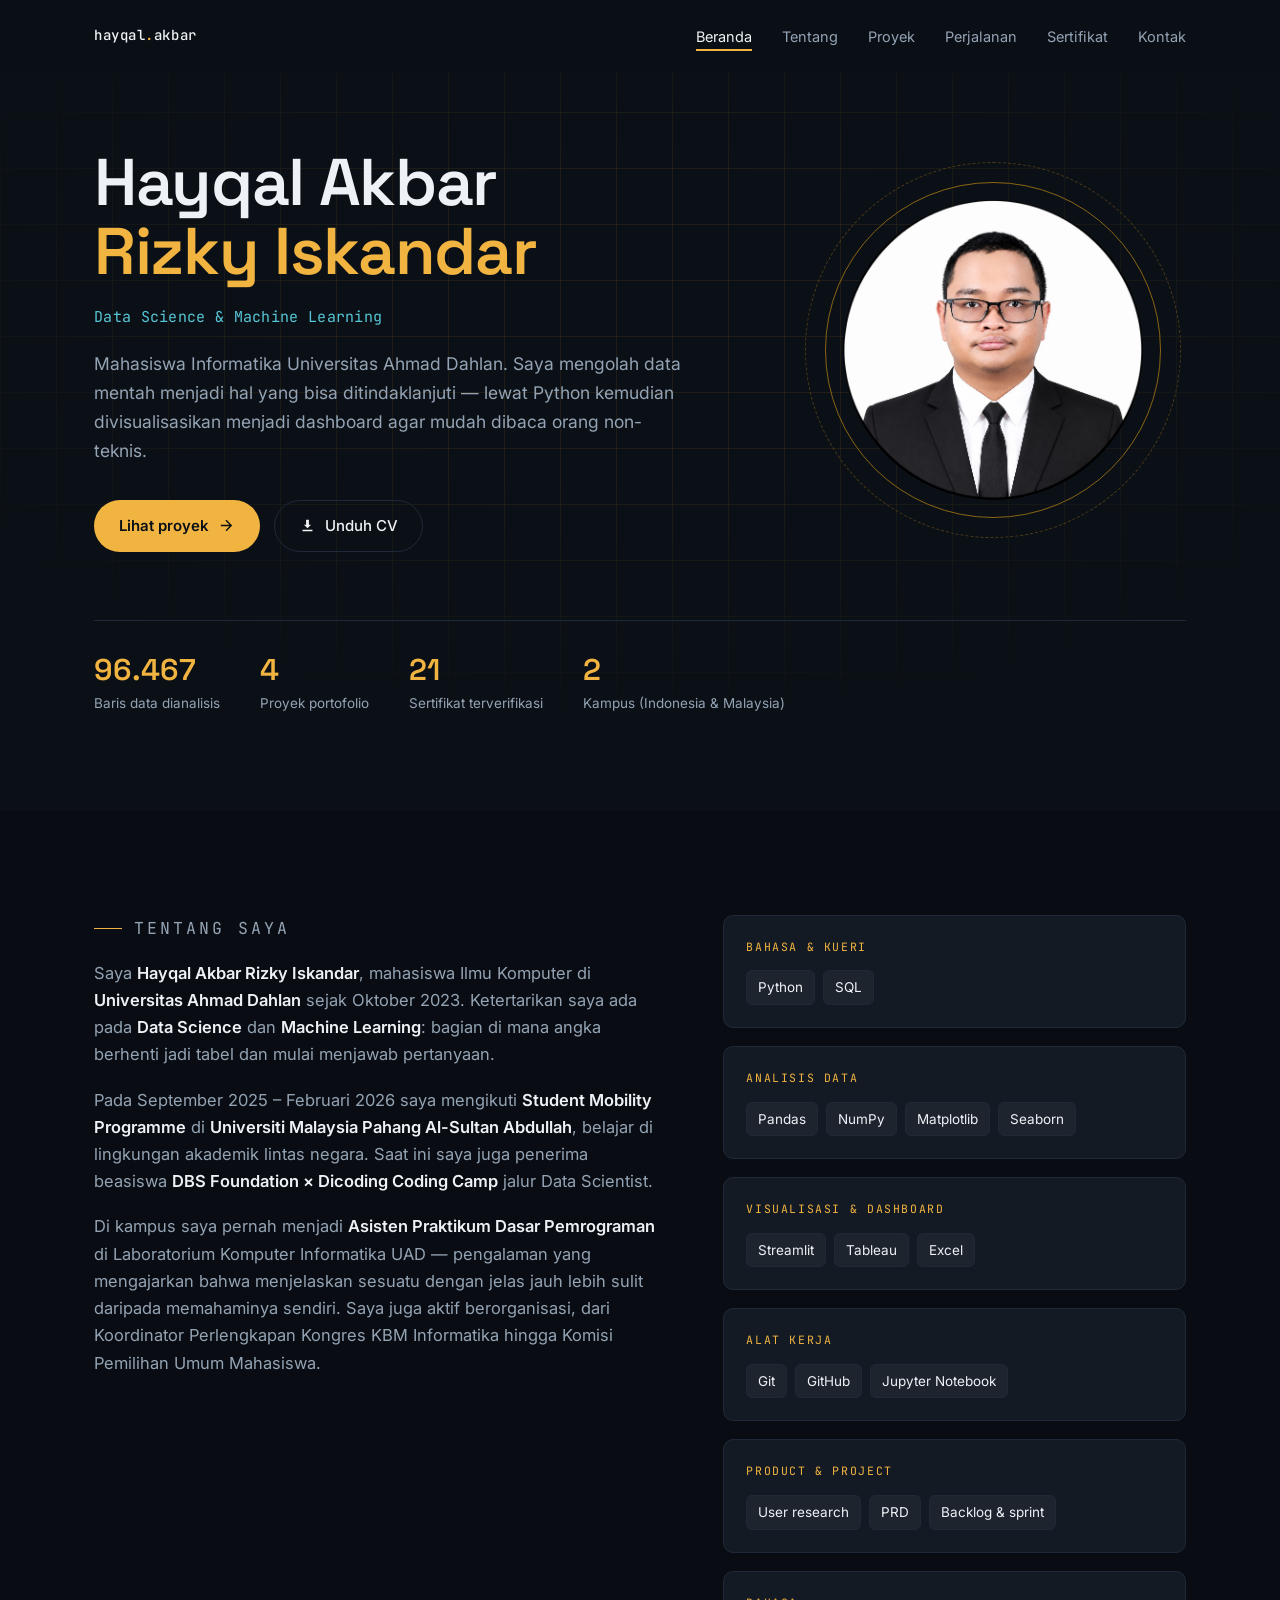
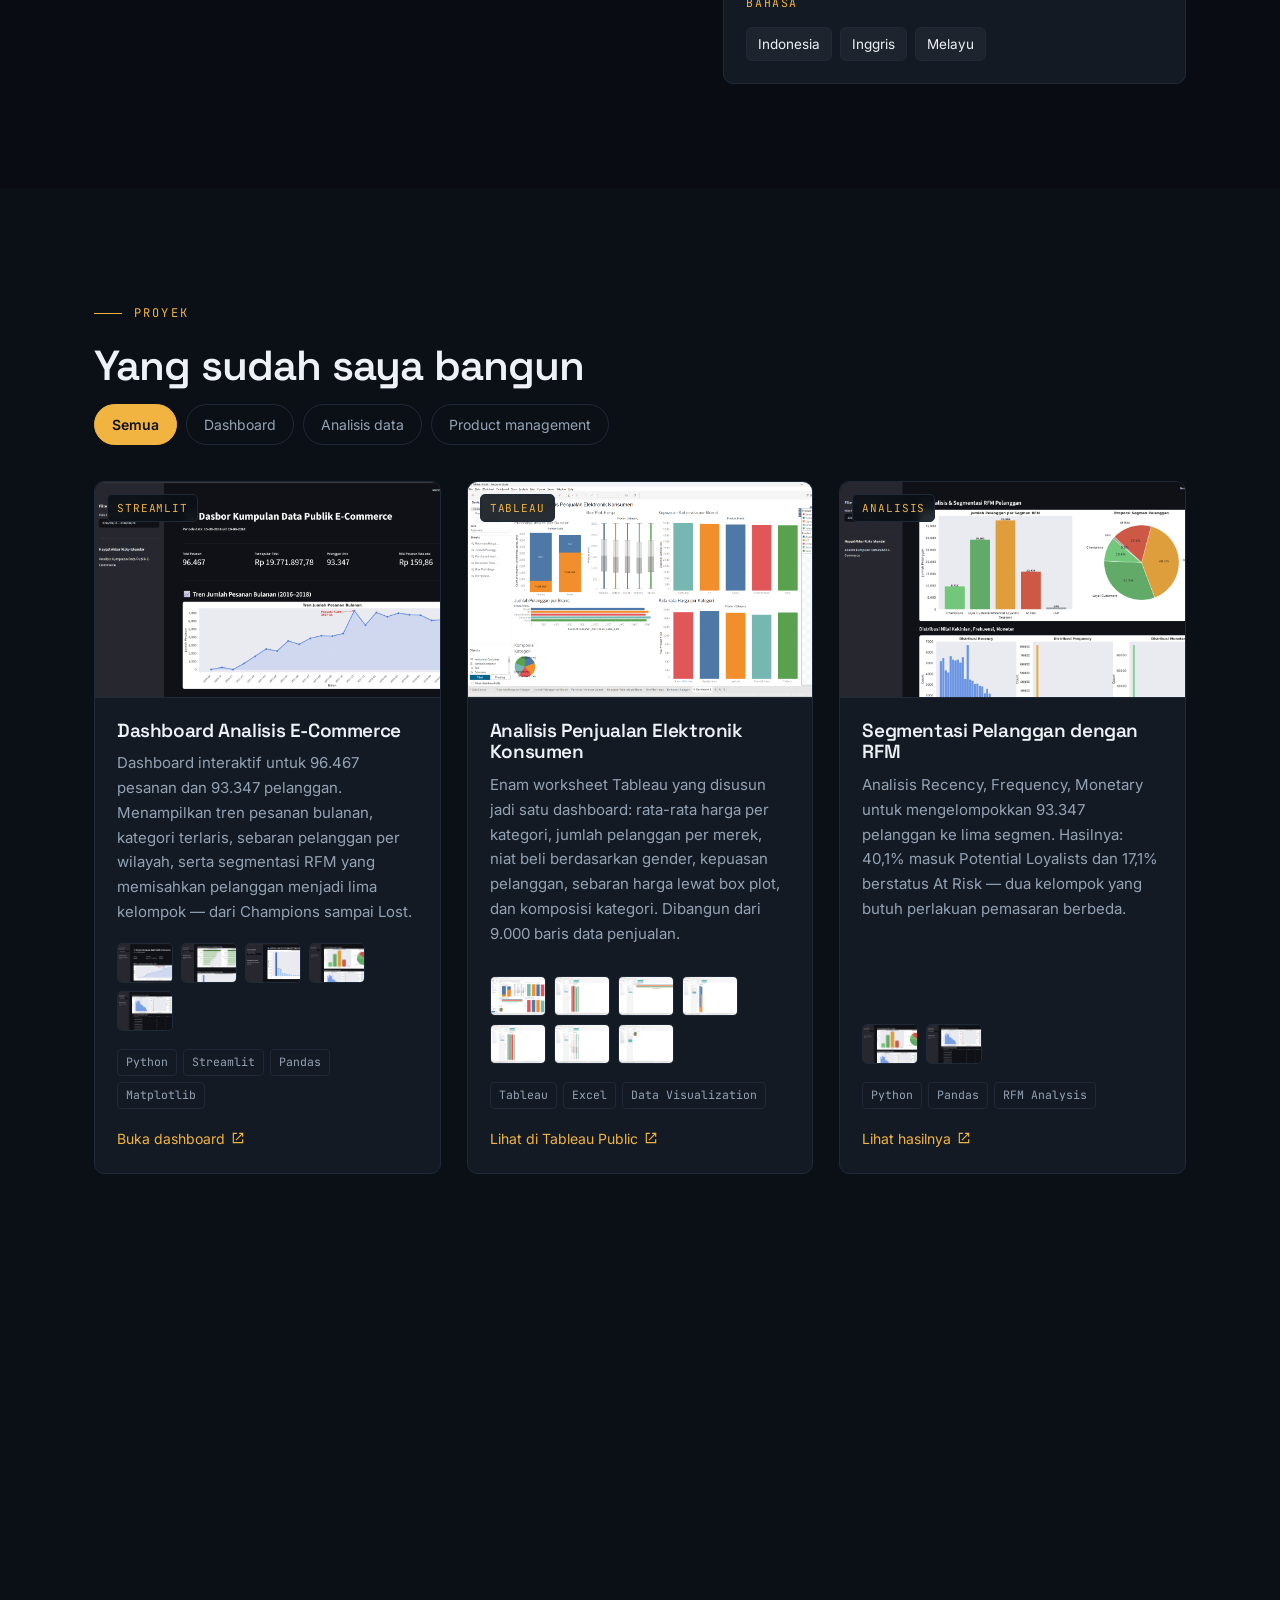
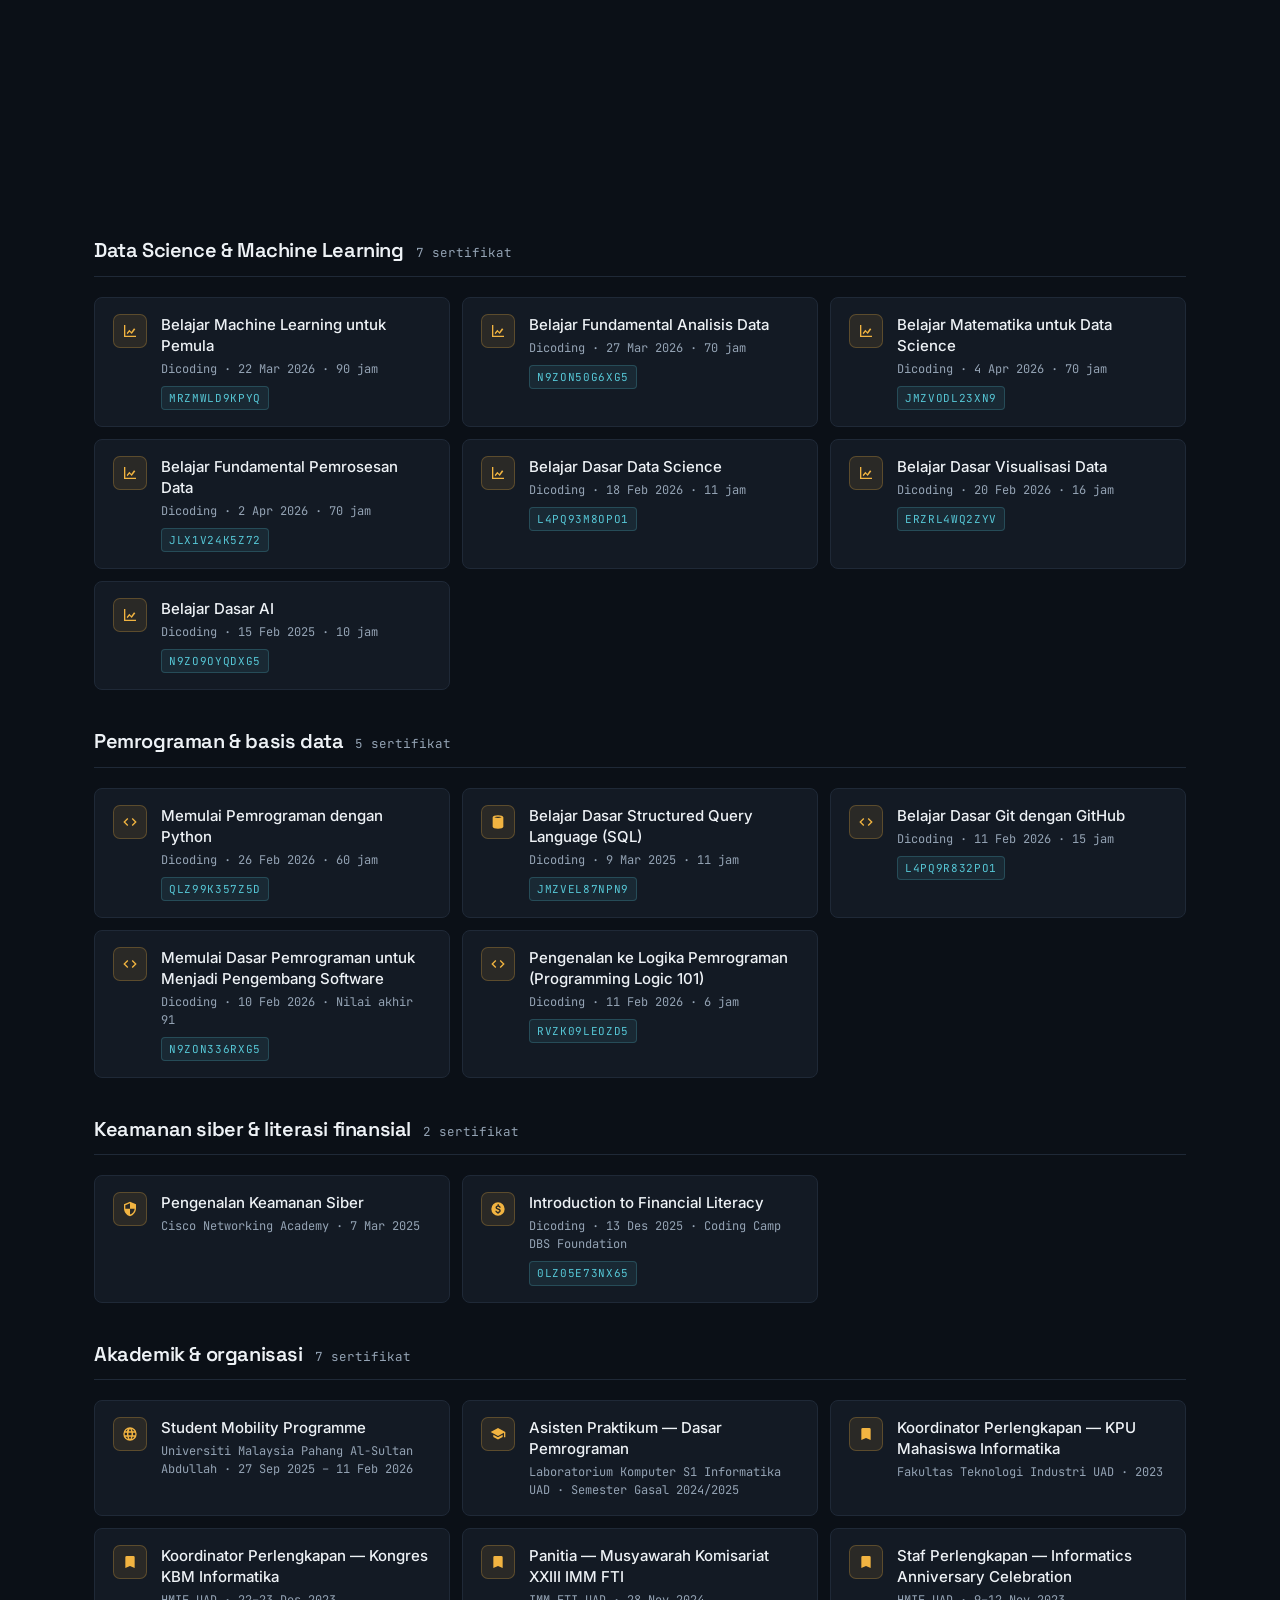
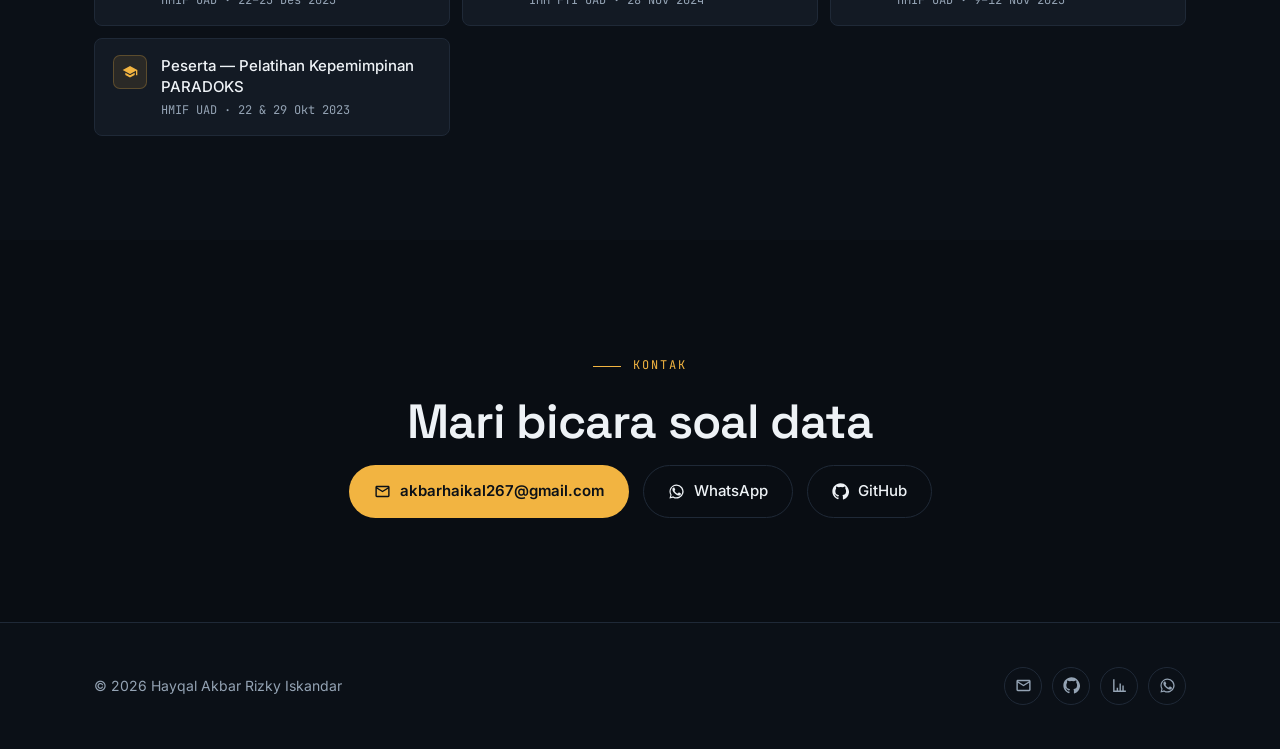
==== index.html @ 71dab132 "Portofolio Hayqal Akbar Rizky Iskandar" ====
<!DOCTYPE html>
<html lang="id">
<head>
<meta charset="UTF-8">
<meta name="viewport" content="width=device-width, initial-scale=1.0">

<title>Hayqal Akbar Rizky Iskandar — Data Science &amp; Machine Learning</title>
<meta name="description" content="Portofolio Hayqal Akbar Rizky Iskandar, mahasiswa Ilmu Komputer Universitas Ahmad Dahlan dengan fokus Data Science dan Machine Learning. Berisi proyek analisis data, dashboard interaktif, dan sertifikasi.">
<meta name="author" content="Hayqal Akbar Rizky Iskandar">

<!-- Open Graph -->
<meta property="og:type" content="website">
<meta property="og:title" content="Hayqal Akbar Rizky Iskandar — Data Science &amp; Machine Learning">
<meta property="og:description" content="Mahasiswa Ilmu Komputer UAD. Analisis data, dashboard interaktif, Python, SQL, Tableau.">
<meta property="og:image" content="assets/img/profile.png">
<meta property="og:locale" content="id_ID">

<!-- Twitter -->
<meta name="twitter:card" content="summary_large_image">
<meta name="twitter:title" content="Hayqal Akbar Rizky Iskandar — Data Science &amp; Machine Learning">
<meta name="twitter:description" content="Mahasiswa Ilmu Komputer UAD. Analisis data, dashboard interaktif, Python, SQL, Tableau.">
<meta name="twitter:image" content="assets/img/profile.png">

<link rel="icon" href="data:image/svg+xml,<svg xmlns='http://www.w3.org/2000/svg' viewBox='0 0 32 32'><rect width='32' height='32' rx='7' fill='%230B1017'/><text x='16' y='22' font-family='monospace' font-size='16' font-weight='700' fill='%23F2B441' text-anchor='middle'>H</text></svg>">

<link rel="preconnect" href="https://fonts.googleapis.com">
<link rel="preconnect" href="https://fonts.gstatic.com" crossorigin>
<link href="https://fonts.googleapis.com/css2?family=Space+Grotesk:wght@400;500;600;700&family=Inter:wght@400;500;600&family=JetBrains+Mono:wght@400;500&display=swap" rel="stylesheet">

<link rel="stylesheet" href="css/style.css">
</head>
<body>

<a href="#main" class="skip-link">Lompat ke konten utama</a>

<!-- ══════════════════════════════════════════════════════════ NAVBAR -->
<header class="nav">
  <div class="wrap nav__inner">
    <a href="#home" class="nav__brand">hayqal<span>.</span>akbar</a>

    <button class="nav__toggle" type="button" aria-label="Buka menu navigasi" aria-expanded="false" aria-controls="nav-menu">
      <span></span><span></span><span></span>
    </button>

    <nav id="nav-menu" class="nav__menu" aria-label="Navigasi utama">
      <ul class="nav__list">
        <li><a class="nav__link" href="#home">Beranda</a></li>
        <li><a class="nav__link" href="#about">Tentang</a></li>
        <li><a class="nav__link" href="#projects">Proyek</a></li>
        <li><a class="nav__link" href="#journey">Perjalanan</a></li>
        <li><a class="nav__link" href="#certificates">Sertifikat</a></li>
        <li><a class="nav__link" href="#contact">Kontak</a></li>
      </ul>
    </nav>
  </div>
</header>

<main id="main">

<!-- ════════════════════════════════════════════════════════════ HERO -->
<section id="home" class="hero">
  <div class="hero__grid" aria-hidden="true"></div>

  <div class="wrap">
    <div class="hero__inner">
      <div class="hero__text">

        <h1 class="hero__name">Hayqal Akbar<br><em>Rizky Iskandar</em></h1>

        <p class="hero__role">Data Science &amp; Machine Learning</p>

        <p class="hero__desc">
          Mahasiswa Informatika Universitas Ahmad Dahlan. Saya mengolah data
          mentah menjadi hal yang bisa ditindaklanjuti — lewat Python kemudian
          divisualisasikan menjadi dashboard agar mudah dibaca orang non-teknis.
        </p>

        <div class="hero__actions">
          <a class="btn btn--primary" href="#projects">
            Lihat proyek
            <svg viewBox="0 0 24 24" aria-hidden="true"><path d="M12 4l-1.4 1.4L16.2 11H4v2h12.2l-5.6 5.6L12 20l8-8z"/></svg>
          </a>
          <a class="btn btn--ghost" href="assets/cv/CV_Hayqal_Akbar_Rizky_Iskandar.pdf" download>
            <svg viewBox="0 0 24 24" aria-hidden="true"><path d="M12 16l-5-5h3V4h4v7h3l-5 5zm-7 2h14v2H5v-2z"/></svg>
            Unduh CV
          </a>
        </div>
      </div>

      <div class="hero__portrait">
        <div class="hero__ring hero__ring--outer" aria-hidden="true"></div>
        <div class="hero__ring" aria-hidden="true"></div>
        <img src="assets/img/profile.png" alt="Foto profil Hayqal Akbar Rizky Iskandar" width="300" height="300">
      </div>
    </div>

    <div class="hero__stats">
      <div class="stat">
        <div class="stat__num">96.467</div>
        <div class="stat__label">Baris data dianalisis</div>
      </div>
      <div class="stat">
        <div class="stat__num">4</div>
        <div class="stat__label">Proyek portofolio</div>
      </div>
      <div class="stat">
        <div class="stat__num">21</div>
        <div class="stat__label">Sertifikat terverifikasi</div>
      </div>
      <div class="stat">
        <div class="stat__num">2</div>
        <div class="stat__label">Kampus (Indonesia &amp; Malaysia)</div>
      </div>
    </div>
  </div>
</section>

<!-- ═══════════════════════════════════════════════════════════ ABOUT -->
<section id="about" class="section section--alt">
  <div class="wrap">
    <div class="about__grid">

      <div class="about__body reveal">
        <p class="eyebrow">Tentang saya</p>

        <p>
          Saya <strong>Hayqal Akbar Rizky Iskandar</strong>, mahasiswa Ilmu Komputer
          di <strong>Universitas Ahmad Dahlan</strong> sejak Oktober 2023. Ketertarikan
          saya ada pada <strong>Data Science</strong> dan <strong>Machine Learning</strong>:
          bagian di mana angka berhenti jadi tabel dan mulai menjawab pertanyaan.
        </p>

        <p>
          Pada September 2025 – Februari 2026 saya mengikuti <strong>Student Mobility
          Programme</strong> di <strong>Universiti Malaysia Pahang Al-Sultan Abdullah</strong>,
          belajar di lingkungan akademik lintas negara. Saat ini saya juga penerima
          beasiswa <strong>DBS Foundation × Dicoding Coding Camp</strong> jalur
          Data Scientist.
        </p>

        <p>
          Di kampus saya pernah menjadi <strong>Asisten Praktikum Dasar Pemrograman</strong>
          di Laboratorium Komputer Informatika UAD — pengalaman yang mengajarkan bahwa
          menjelaskan sesuatu dengan jelas jauh lebih sulit daripada memahaminya sendiri.
          Saya juga aktif berorganisasi, dari Koordinator Perlengkapan Kongres KBM
          Informatika hingga Komisi Pemilihan Umum Mahasiswa.
        </p>
      </div>

      <div class="stack reveal">
        <div class="stack__group">
          <div class="stack__label">Bahasa &amp; kueri</div>
          <div class="chips">
            <span class="chip">Python</span>
            <span class="chip">SQL</span>
          </div>
        </div>

        <div class="stack__group">
          <div class="stack__label">Analisis data</div>
          <div class="chips">
            <span class="chip">Pandas</span>
            <span class="chip">NumPy</span>
            <span class="chip">Matplotlib</span>
            <span class="chip">Seaborn</span>
          </div>
        </div>

        <div class="stack__group">
          <div class="stack__label">Visualisasi &amp; dashboard</div>
          <div class="chips">
            <span class="chip">Streamlit</span>
            <span class="chip">Tableau</span>
            <span class="chip">Excel</span>
          </div>
        </div>

        <div class="stack__group">
          <div class="stack__label">Alat kerja</div>
          <div class="chips">
            <span class="chip">Git</span>
            <span class="chip">GitHub</span>
            <span class="chip">Jupyter Notebook</span>
          </div>
        </div>

        <div class="stack__group">
          <div class="stack__label">Product &amp; project</div>
          <div class="chips">
            <span class="chip">User research</span>
            <span class="chip">PRD</span>
            <span class="chip">Backlog &amp; sprint</span>
          </div>
        </div>

        <div class="stack__group">
          <div class="stack__label">Bahasa</div>
          <div class="chips">
            <span class="chip">Indonesia</span>
            <span class="chip">Inggris</span>
            <span class="chip">Melayu</span>
          </div>
        </div>
      </div>

    </div>
  </div>
</section>

<!-- ════════════════════════════════════════════════════════ PROJECTS -->
<section id="projects" class="section">
  <div class="wrap">
    <p class="eyebrow reveal">Proyek</p>
    <h2 class="section-title reveal">Yang sudah saya bangun</h2>
    

    <div class="filters reveal" role="group" aria-label="Saring proyek berdasarkan kategori">
      <button class="filter is-active" type="button" data-filter="all" aria-pressed="true">Semua</button>
      <button class="filter" type="button" data-filter="dashboard" aria-pressed="false">Dashboard</button>
      <button class="filter" type="button" data-filter="analysis" aria-pressed="false">Analisis data</button>
      <button class="filter" type="button" data-filter="product" aria-pressed="false">Product management</button>
    </div>

    <div class="projects">

      <!-- Proyek 1 — Streamlit -->
      <article class="card reveal" data-cat="dashboard">
        <div class="card__media">
          <img src="assets/img/proj-ecommerce-1.png"
               alt="Tampilan dashboard analisis e-commerce dengan grafik tren pesanan bulanan"
               loading="lazy" width="800" height="500">
          <span class="card__tag">Streamlit</span>
        </div>

        <div class="card__body">
          <h3 class="card__title">Dashboard Analisis E-Commerce</h3>

          <p class="card__text">
            Dashboard interaktif untuk 96.467 pesanan dan 93.347 pelanggan.
            Menampilkan tren pesanan bulanan, kategori terlaris, sebaran pelanggan
            per wilayah, serta segmentasi RFM yang memisahkan pelanggan menjadi
            lima kelompok — dari Champions sampai Lost.
          </p>

          <div class="shots">
            <button class="shot" type="button"
                    data-lightbox="assets/img/proj-ecommerce-1.png"
                    data-caption="Ikhtisar KPI dan tren pesanan bulanan">
              <img src="assets/img/proj-ecommerce-1.png" alt="Ikhtisar KPI dan tren pesanan" loading="lazy">
            </button>
            <button class="shot" type="button"
                    data-lightbox="assets/img/proj-ecommerce-2.png"
                    data-caption="Kategori produk terlaris dan pendapatan tertinggi">
              <img src="assets/img/proj-ecommerce-2.png" alt="Kategori produk terlaris" loading="lazy">
            </button>
            <button class="shot" type="button"
                    data-lightbox="assets/img/proj-ecommerce-3.png"
                    data-caption="Distribusi geografis pelanggan per negara bagian">
              <img src="assets/img/proj-ecommerce-3.png" alt="Distribusi geografis pelanggan" loading="lazy">
            </button>
            <button class="shot" type="button"
                    data-lightbox="assets/img/proj-ecommerce-4.png"
                    data-caption="Analisis dan segmentasi RFM pelanggan">
              <img src="assets/img/proj-ecommerce-4.png" alt="Segmentasi RFM pelanggan" loading="lazy">
            </button>
            <button class="shot" type="button"
                    data-lightbox="assets/img/proj-ecommerce-5.png"
                    data-caption="Distribusi Recency, Frequency, Monetary dan 10 pelanggan teratas">
              <img src="assets/img/proj-ecommerce-5.png" alt="Distribusi RFM dan pelanggan teratas" loading="lazy">
            </button>
          </div>

          <div class="card__stack">
            <span>Python</span><span>Streamlit</span><span>Pandas</span><span>Matplotlib</span>
          </div>

          <div class="card__links">
            <a class="card__link" href="https://e-commerce-public-dataset-dashboard-mpd6p6ep9wwbbbbmcx4zt6.streamlit.app/" target="_blank" rel="noopener">
              Buka dashboard
              <svg viewBox="0 0 24 24" aria-hidden="true"><path d="M14 3v2h3.6l-9.8 9.8 1.4 1.4L19 6.4V10h2V3h-7zM5 5h5V3H3v18h18v-7h-2v5H5V5z"/></svg>
            </a>
          </div>
        </div>
      </article>

      <!-- Proyek 2 — Tableau -->
      <article class="card reveal" data-cat="dashboard">
        <div class="card__media">
          <img src="assets/img/proj-tableau-dashboard.png"
               alt="Dashboard Tableau analisis penjualan elektronik konsumen"
               loading="lazy" width="800" height="500">
          <span class="card__tag">Tableau</span>
        </div>

        <div class="card__body">
          <h3 class="card__title">Analisis Penjualan Elektronik Konsumen</h3>

          <p class="card__text">
            Enam worksheet Tableau yang disusun jadi satu dashboard: rata-rata harga
            per kategori, jumlah pelanggan per merek, niat beli berdasarkan gender,
            kepuasan pelanggan, sebaran harga lewat box plot, dan komposisi kategori.
            Dibangun dari 9.000 baris data penjualan.
          </p>

          <div class="shots">
            <button class="shot" type="button"
                    data-lightbox="assets/img/proj-tableau-dashboard.png"
                    data-caption="Dashboard gabungan enam worksheet">
              <img src="assets/img/proj-tableau-dashboard.png" alt="Dashboard gabungan" loading="lazy">
            </button>
            <button class="shot" type="button"
                    data-lightbox="assets/img/proj-tableau-1.png"
                    data-caption="Rata-rata harga per kategori produk">
              <img src="assets/img/proj-tableau-1.png" alt="Rata-rata harga per kategori" loading="lazy">
            </button>
            <button class="shot" type="button"
                    data-lightbox="assets/img/proj-tableau-2.png"
                    data-caption="Jumlah pelanggan per merek produk">
              <img src="assets/img/proj-tableau-2.png" alt="Jumlah pelanggan per merek" loading="lazy">
            </button>
            <button class="shot" type="button"
                    data-lightbox="assets/img/proj-tableau-3.png"
                    data-caption="Niat beli berdasarkan gender">
              <img src="assets/img/proj-tableau-3.png" alt="Niat beli per gender" loading="lazy">
            </button>
            <button class="shot" type="button"
                    data-lightbox="assets/img/proj-tableau-4.png"
                    data-caption="Kepuasan pelanggan per merek">
              <img src="assets/img/proj-tableau-4.png" alt="Kepuasan pelanggan per merek" loading="lazy">
            </button>
            <button class="shot" type="button"
                    data-lightbox="assets/img/proj-tableau-5.png"
                    data-caption="Box plot sebaran harga per kategori">
              <img src="assets/img/proj-tableau-5.png" alt="Box plot sebaran harga" loading="lazy">
            </button>
            <button class="shot" type="button"
                    data-lightbox="assets/img/proj-tableau-6.png"
                    data-caption="Komposisi kategori produk">
              <img src="assets/img/proj-tableau-6.png" alt="Komposisi kategori produk" loading="lazy">
            </button>
          </div>

          <div class="card__stack">
            <span>Tableau</span><span>Excel</span><span>Data Visualization</span>
          </div>

          <div class="card__links">
            <a class="card__link" href="https://public.tableau.com/app/profile/hayqal.akbar.rizky.iskandar/vizzes" target="_blank" rel="noopener">
              Lihat di Tableau Public
              <svg viewBox="0 0 24 24" aria-hidden="true"><path d="M14 3v2h3.6l-9.8 9.8 1.4 1.4L19 6.4V10h2V3h-7zM5 5h5V3H3v18h18v-7h-2v5H5V5z"/></svg>
            </a>
          </div>
        </div>
      </article>

      <!-- Proyek 3 — Segmentasi RFM -->
      <article class="card reveal" data-cat="analysis">
        <div class="card__media">
          <img src="assets/img/proj-ecommerce-4.png"
               alt="Grafik segmentasi RFM pelanggan dengan diagram batang dan pie"
               loading="lazy" width="800" height="500">
          <span class="card__tag">Analisis</span>
        </div>

        <div class="card__body">
          <h3 class="card__title">Segmentasi Pelanggan dengan RFM</h3>

          <p class="card__text">
            Analisis Recency, Frequency, Monetary untuk mengelompokkan 93.347 pelanggan
            ke lima segmen. Hasilnya: 40,1% masuk Potential Loyalists dan 17,1% berstatus
            At Risk — dua kelompok yang butuh perlakuan pemasaran berbeda.
          </p>

          <div class="shots">
            <button class="shot" type="button"
                    data-lightbox="assets/img/proj-ecommerce-4.png"
                    data-caption="Jumlah dan proporsi pelanggan per segmen RFM">
              <img src="assets/img/proj-ecommerce-4.png" alt="Segmen RFM" loading="lazy">
            </button>
            <button class="shot" type="button"
                    data-lightbox="assets/img/proj-ecommerce-5.png"
                    data-caption="Distribusi nilai Recency, Frequency, Monetary">
              <img src="assets/img/proj-ecommerce-5.png" alt="Distribusi nilai RFM" loading="lazy">
            </button>
          </div>

          <div class="card__stack">
            <span>Python</span><span>Pandas</span><span>RFM Analysis</span>
          </div>

          <div class="card__links">
            <a class="card__link" href="https://e-commerce-public-dataset-dashboard-mpd6p6ep9wwbbbbmcx4zt6.streamlit.app/" target="_blank" rel="noopener">
              Lihat hasilnya
              <svg viewBox="0 0 24 24" aria-hidden="true"><path d="M14 3v2h3.6l-9.8 9.8 1.4 1.4L19 6.4V10h2V3h-7zM5 5h5V3H3v18h18v-7h-2v5H5V5z"/></svg>
            </a>
          </div>
        </div>
      </article>

      <!-- Proyek 4 — Product Management -->
      <article class="card reveal" data-cat="product">
        <div class="card__media">
          <img src="assets/projects/pm-cover.png"
               alt="Analisis produk GrabFood: profil pelanggan, nilai produk, dan perbandingan kompetitor"
               loading="lazy" width="800" height="500">
          <span class="card__tag">Product</span>
        </div>

        <div class="card__body">
          <h3 class="card__title">Analisis Produk &amp; Perencanaan Fitur GrabFood</h3>

          <p class="card__text">
            Studi kasus product management delapan sesi: dari analisis 2.000 ulasan
            Play Store sampai backlog sprint yang siap dikerjakan. Temuan utamanya,
            keluhan promo muncul di 164 ulasan dengan rata-rata rating 2,62 — dan
            pelanggan GrabUnlimited justru merasa langganannya tidak terasa.
          </p>

          <div class="shots">
            <button class="shot" type="button"
                    data-lightbox="assets/projects/pm-cover.png"
                    data-caption="Analisis produk: profil pelanggan dan perbandingan kompetitor">
              <img src="assets/projects/pm-cover.png" alt="Analisis produk GrabFood" loading="lazy">
            </button>
            <button class="shot" type="button"
                    data-lightbox="assets/projects/pm-strategy.png"
                    data-caption="Product vision dan strategi fitur Kode Promo">
              <img src="assets/projects/pm-strategy.png" alt="Strategi produk" loading="lazy">
            </button>
            <button class="shot" type="button"
                    data-lightbox="assets/projects/pm-discovery.png"
                    data-caption="Problem discovery dan solusi prioritas">
              <img src="assets/projects/pm-discovery.png" alt="Problem discovery" loading="lazy">
            </button>
            <button class="shot" type="button"
                    data-lightbox="assets/projects/pm-prd.png"
                    data-caption="Product Requirement Document dengan user stories">
              <img src="assets/projects/pm-prd.png" alt="Product Requirement Document" loading="lazy">
            </button>
            <button class="shot" type="button"
                    data-lightbox="assets/projects/pm-backlog.png"
                    data-caption="Backlog dua sprint dengan timeline dan definition of done">
              <img src="assets/projects/pm-backlog.png" alt="Backlog sprint" loading="lazy">
            </button>
          </div>

          <div class="card__stack">
            <span>Product Management</span><span>User Research</span><span>PRD</span><span>Agile</span>
          </div>

          <div class="card__links">
            <a class="card__link" href="assets/projects/product-project-management-grabfood.pdf" target="_blank" rel="noopener">
              Buka dokumen lengkap
              <svg viewBox="0 0 24 24" aria-hidden="true"><path d="M14 3v2h3.6l-9.8 9.8 1.4 1.4L19 6.4V10h2V3h-7zM5 5h5V3H3v18h18v-7h-2v5H5V5z"/></svg>
            </a>
          </div>
        </div>
      </article>

    </div>
  </div>
</section>
<!-- ═════════════════════════════════════════════════════════ JOURNEY -->
<section id="journey" class="section section--alt">
  <div class="wrap">
    <p class="eyebrow reveal">Perjalanan</p>
    <h2 class="section-title reveal">Pendidikan &amp; organisasi</h2>
    <p class="section-lead reveal">
      Urutan ini kronologis — yang terbaru di atas.
    </p>

    <div class="about__grid">

      <div class="reveal">
        <h3 class="cert-group__title" style="margin-bottom:22px;">Pendidikan &amp; program</h3>

        <div class="timeline">
          <div class="tl-item">
            <div class="tl-date">Sep 2025 — Feb 2026</div>
            <h4 class="tl-title">Student Mobility Programme</h4>
            <p class="tl-place">Universiti Malaysia Pahang Al-Sultan Abdullah</p>
            <p class="tl-note">Program mobilitas mahasiswa lintas negara di bidang Ilmu Komputer.</p>
          </div>

          <div class="tl-item">
            <div class="tl-date">2026</div>
            <h4 class="tl-title">DBS Foundation × Dicoding Coding Camp</h4>
            <p class="tl-place">Beasiswa jalur Data Scientist</p>
            <p class="tl-note">Pelatihan intensif Python, SQL, analisis data, dan machine learning.</p>
          </div>

          <div class="tl-item">
            <div class="tl-date">Okt 2023 — sekarang</div>
            <h4 class="tl-title">S1 Ilmu Komputer</h4>
            <p class="tl-place">Universitas Ahmad Dahlan, Yogyakarta</p>
            <p class="tl-note">Fokus pada Data Science dan Machine Learning.</p>
          </div>

          <div class="tl-item">
            <div class="tl-date">Sep 2023 — Jan 2024</div>
            <h4 class="tl-title">Pelatihan kepemimpinan</h4>
            <p class="tl-place">Universitas Ahmad Dahlan &amp; HMID UAD</p>
            <p class="tl-note">Dahlan Muda Mengabdi, PARADOKS, dan pelatihan soft skill.</p>
          </div>
        </div>
      </div>

      <div class="reveal">
        <h3 class="cert-group__title" style="margin-bottom:22px;">Pengalaman organisasi</h3>

        <div class="timeline">
          <div class="tl-item">
            <div class="tl-date">Semester Gasal 2024/2025</div>
            <h4 class="tl-title">Asisten Praktikum Dasar Pemrograman</h4>
            <p class="tl-place">Laboratorium Komputer S1 Informatika UAD</p>
            <p class="tl-note">Mendampingi mahasiswa pada praktikum dasar pemrograman di Laboratorium Jaringan.</p>
          </div>

          <div class="tl-item">
            <div class="tl-date">Nov 2024</div>
            <h4 class="tl-title">Panitia Musyawarah Komisariat XXIII</h4>
            <p class="tl-place">IMM Fakultas Teknologi Industri UAD</p>
          </div>

          <div class="tl-item">
            <div class="tl-date">Des 2023</div>
            <h4 class="tl-title">Koordinator Perlengkapan</h4>
            <p class="tl-place">Komisi Pemilihan Umum Mahasiswa Informatika</p>
          </div>

          <div class="tl-item">
            <div class="tl-date">Des 2023</div>
            <h4 class="tl-title">Koordinator Perlengkapan</h4>
            <p class="tl-place">Kongres KBM Informatika, HMIF UAD</p>
          </div>

          <div class="tl-item">
            <div class="tl-date">Nov 2023</div>
            <h4 class="tl-title">Staf Perlengkapan</h4>
            <p class="tl-place">Informatics Anniversary Celebration, HMIF UAD</p>
          </div>
        </div>
      </div>

    </div>
  </div>
</section>

<!-- ════════════════════════════════════════════════════ CERTIFICATES -->
<section id="certificates" class="section">
  <div class="wrap">
    <p class="eyebrow reveal">Sertifikat</p>
    <h2 class="section-title reveal">Sertifikat &amp; penghargaan</h2>
    <p class="section-lead reveal">
      Dua puluh satu berkas, semuanya bisa dibuka. Sertifikat Dicoding punya kode
      verifikasi yang bisa dicek langsung di situs penerbitnya.
    </p>

    <div class="cert-groups">

      <!-- ───────────────────────── Data Science & ML -->
      <div class="cert-group reveal">
        <div class="cert-group__head">
          <h3 class="cert-group__title">Data Science &amp; Machine Learning</h3>
          <span class="cert-group__count">7 sertifikat</span>
        </div>
        <div class="cert-list">

          <a class="cert" href="assets/certificates/dicoding-machine-learning-pemula.pdf" target="_blank" rel="noopener">
            <div class="cert__mark">
              <svg viewBox="0 0 24 24" aria-hidden="true"><path d="M3 3h2v16h16v2H3V3zm4 12l4-5 3 3.5L18 8l2 1.5-5.5 7-3-3.5L8 17l-1-2z"/></svg>
            </div>
            <div class="cert__info">
              <div class="cert__name">Belajar Machine Learning untuk Pemula</div>
              <div class="cert__meta">Dicoding · 22 Mar 2026 · 90 jam</div>
              <div class="cert__code">MRZMWLD9KPYQ</div>
            </div>
          </a>

          <a class="cert" href="assets/certificates/dicoding-fundamental-analisis-data.pdf" target="_blank" rel="noopener">
            <div class="cert__mark">
              <svg viewBox="0 0 24 24" aria-hidden="true"><path d="M3 3h2v16h16v2H3V3zm4 12l4-5 3 3.5L18 8l2 1.5-5.5 7-3-3.5L8 17l-1-2z"/></svg>
            </div>
            <div class="cert__info">
              <div class="cert__name">Belajar Fundamental Analisis Data</div>
              <div class="cert__meta">Dicoding · 27 Mar 2026 · 70 jam</div>
              <div class="cert__code">N9ZON50G6XG5</div>
            </div>
          </a>

          <a class="cert" href="assets/certificates/dicoding-matematika-data-science.pdf" target="_blank" rel="noopener">
            <div class="cert__mark">
              <svg viewBox="0 0 24 24" aria-hidden="true"><path d="M3 3h2v16h16v2H3V3zm4 12l4-5 3 3.5L18 8l2 1.5-5.5 7-3-3.5L8 17l-1-2z"/></svg>
            </div>
            <div class="cert__info">
              <div class="cert__name">Belajar Matematika untuk Data Science</div>
              <div class="cert__meta">Dicoding · 4 Apr 2026 · 70 jam</div>
              <div class="cert__code">JMZVODL23XN9</div>
            </div>
          </a>

          <a class="cert" href="assets/certificates/dicoding-fundamental-pemrosesan-data.pdf" target="_blank" rel="noopener">
            <div class="cert__mark">
              <svg viewBox="0 0 24 24" aria-hidden="true"><path d="M3 3h2v16h16v2H3V3zm4 12l4-5 3 3.5L18 8l2 1.5-5.5 7-3-3.5L8 17l-1-2z"/></svg>
            </div>
            <div class="cert__info">
              <div class="cert__name">Belajar Fundamental Pemrosesan Data</div>
              <div class="cert__meta">Dicoding · 2 Apr 2026 · 70 jam</div>
              <div class="cert__code">JLX1V24K5Z72</div>
            </div>
          </a>

          <a class="cert" href="assets/certificates/dicoding-dasar-data-science.pdf" target="_blank" rel="noopener">
            <div class="cert__mark">
              <svg viewBox="0 0 24 24" aria-hidden="true"><path d="M3 3h2v16h16v2H3V3zm4 12l4-5 3 3.5L18 8l2 1.5-5.5 7-3-3.5L8 17l-1-2z"/></svg>
            </div>
            <div class="cert__info">
              <div class="cert__name">Belajar Dasar Data Science</div>
              <div class="cert__meta">Dicoding · 18 Feb 2026 · 11 jam</div>
              <div class="cert__code">L4PQ93M8OPO1</div>
            </div>
          </a>

          <a class="cert" href="assets/certificates/dicoding-dasar-visualisasi-data.pdf" target="_blank" rel="noopener">
            <div class="cert__mark">
              <svg viewBox="0 0 24 24" aria-hidden="true"><path d="M3 3h2v16h16v2H3V3zm4 12l4-5 3 3.5L18 8l2 1.5-5.5 7-3-3.5L8 17l-1-2z"/></svg>
            </div>
            <div class="cert__info">
              <div class="cert__name">Belajar Dasar Visualisasi Data</div>
              <div class="cert__meta">Dicoding · 20 Feb 2026 · 16 jam</div>
              <div class="cert__code">ERZRL4WQ2ZYV</div>
            </div>
          </a>

          <a class="cert" href="assets/certificates/dicoding-dasar-ai.pdf" target="_blank" rel="noopener">
            <div class="cert__mark">
              <svg viewBox="0 0 24 24" aria-hidden="true"><path d="M3 3h2v16h16v2H3V3zm4 12l4-5 3 3.5L18 8l2 1.5-5.5 7-3-3.5L8 17l-1-2z"/></svg>
            </div>
            <div class="cert__info">
              <div class="cert__name">Belajar Dasar AI</div>
              <div class="cert__meta">Dicoding · 15 Feb 2025 · 10 jam</div>
              <div class="cert__code">N9ZO9OYQDXG5</div>
            </div>
          </a>

        </div>
      </div>

      <!-- ───────────────────────── Pemrograman -->
      <div class="cert-group reveal">
        <div class="cert-group__head">
          <h3 class="cert-group__title">Pemrograman &amp; basis data</h3>
          <span class="cert-group__count">5 sertifikat</span>
        </div>
        <div class="cert-list">

          <a class="cert" href="assets/certificates/dicoding-pemrograman-python.pdf" target="_blank" rel="noopener">
            <div class="cert__mark">
              <svg viewBox="0 0 24 24" aria-hidden="true"><path d="M9.4 16.6L4.8 12l4.6-4.6L8 6l-6 6 6 6 1.4-1.4zm5.2 0l4.6-4.6-4.6-4.6L16 6l6 6-6 6-1.4-1.4z"/></svg>
            </div>
            <div class="cert__info">
              <div class="cert__name">Memulai Pemrograman dengan Python</div>
              <div class="cert__meta">Dicoding · 26 Feb 2026 · 60 jam</div>
              <div class="cert__code">QLZ99K357Z5D</div>
            </div>
          </a>

          <a class="cert" href="assets/certificates/dicoding-dasar-sql.pdf" target="_blank" rel="noopener">
            <div class="cert__mark">
              <svg viewBox="0 0 24 24" aria-hidden="true"><path d="M12 2C7.6 2 4 3.3 4 5v14c0 1.7 3.6 3 8 3s8-1.3 8-3V5c0-1.7-3.6-3-8-3zm0 2c3.9 0 6 1.1 6 1s-2.1 1-6 1-6-1.1-6-1 2.1-1 6-1z"/></svg>
            </div>
            <div class="cert__info">
              <div class="cert__name">Belajar Dasar Structured Query Language (SQL)</div>
              <div class="cert__meta">Dicoding · 9 Mar 2025 · 11 jam</div>
              <div class="cert__code">JMZVEL87NPN9</div>
            </div>
          </a>

          <a class="cert" href="assets/certificates/dicoding-git-github.pdf" target="_blank" rel="noopener">
            <div class="cert__mark">
              <svg viewBox="0 0 24 24" aria-hidden="true"><path d="M9.4 16.6L4.8 12l4.6-4.6L8 6l-6 6 6 6 1.4-1.4zm5.2 0l4.6-4.6-4.6-4.6L16 6l6 6-6 6-1.4-1.4z"/></svg>
            </div>
            <div class="cert__info">
              <div class="cert__name">Belajar Dasar Git dengan GitHub</div>
              <div class="cert__meta">Dicoding · 11 Feb 2026 · 15 jam</div>
              <div class="cert__code">L4PQ9R832PO1</div>
            </div>
          </a>

          <a class="cert" href="assets/certificates/dicoding-dasar-pemrograman-pengembang-software.pdf" target="_blank" rel="noopener">
            <div class="cert__mark">
              <svg viewBox="0 0 24 24" aria-hidden="true"><path d="M9.4 16.6L4.8 12l4.6-4.6L8 6l-6 6 6 6 1.4-1.4zm5.2 0l4.6-4.6-4.6-4.6L16 6l6 6-6 6-1.4-1.4z"/></svg>
            </div>
            <div class="cert__info">
              <div class="cert__name">Memulai Dasar Pemrograman untuk Menjadi Pengembang Software</div>
              <div class="cert__meta">Dicoding · 10 Feb 2026 · Nilai akhir 91</div>
              <div class="cert__code">N9ZON336RXG5</div>
            </div>
          </a>

          <a class="cert" href="assets/certificates/dicoding-logika-pemrograman-101.pdf" target="_blank" rel="noopener">
            <div class="cert__mark">
              <svg viewBox="0 0 24 24" aria-hidden="true"><path d="M9.4 16.6L4.8 12l4.6-4.6L8 6l-6 6 6 6 1.4-1.4zm5.2 0l4.6-4.6-4.6-4.6L16 6l6 6-6 6-1.4-1.4z"/></svg>
            </div>
            <div class="cert__info">
              <div class="cert__name">Pengenalan ke Logika Pemrograman (Programming Logic 101)</div>
              <div class="cert__meta">Dicoding · 11 Feb 2026 · 6 jam</div>
              <div class="cert__code">RVZK09LEOZD5</div>
            </div>
          </a>

        </div>
      </div>

      <!-- ───────────────────────── Lainnya -->
      <div class="cert-group reveal">
        <div class="cert-group__head">
          <h3 class="cert-group__title">Keamanan siber &amp; literasi finansial</h3>
          <span class="cert-group__count">2 sertifikat</span>
        </div>
        <div class="cert-list">

          <a class="cert" href="assets/certificates/cisco-pengenalan-keamanan-siber.pdf" target="_blank" rel="noopener">
            <div class="cert__mark">
              <svg viewBox="0 0 24 24" aria-hidden="true"><path d="M12 1L3 5v6c0 5.6 3.8 10.7 9 12 5.2-1.3 9-6.4 9-12V5l-9-4zm0 10.5h7c-.5 4.1-3.3 7.8-7 8.9V11.5H5V6.3l7-3.1v8.3z"/></svg>
            </div>
            <div class="cert__info">
              <div class="cert__name">Pengenalan Keamanan Siber</div>
              <div class="cert__meta">Cisco Networking Academy · 7 Mar 2025</div>
            </div>
          </a>

          <a class="cert" href="assets/certificates/dicoding-financial-literacy.pdf" target="_blank" rel="noopener">
            <div class="cert__mark">
              <svg viewBox="0 0 24 24" aria-hidden="true"><path d="M12 2a10 10 0 100 20 10 10 0 000-20zm1 15.9V19h-2v-1.1c-1.7-.3-3-1.5-3-3.4h2c0 1 .8 1.6 2 1.6s2-.5 2-1.4c0-.8-.6-1.2-2.2-1.6-1.9-.5-3.5-1.2-3.5-3.2 0-1.7 1.3-2.8 3-3.1V5h2v1.8c1.7.4 2.7 1.6 2.8 3.2h-2c-.1-.9-.7-1.5-1.8-1.5-1.2 0-1.9.5-1.9 1.3 0 .7.6 1.1 2.2 1.5 2 .5 3.5 1.3 3.5 3.3 0 1.8-1.3 2.9-3.1 3.3z"/></svg>
            </div>
            <div class="cert__info">
              <div class="cert__name">Introduction to Financial Literacy</div>
              <div class="cert__meta">Dicoding · 13 Des 2025 · Coding Camp DBS Foundation</div>
              <div class="cert__code">0LZ05E73NX65</div>
            </div>
          </a>

        </div>
      </div>

      <!-- ───────────────────────── Akademik & organisasi -->
      <div class="cert-group reveal">
        <div class="cert-group__head">
          <h3 class="cert-group__title">Akademik &amp; organisasi</h3>
          <span class="cert-group__count">7 sertifikat</span>
        </div>
        <div class="cert-list">

          <a class="cert" href="assets/certificates/umpsa-student-mobility-programme.pdf" target="_blank" rel="noopener">
            <div class="cert__mark">
              <svg viewBox="0 0 24 24" aria-hidden="true"><path d="M12 2a10 10 0 100 20 10 10 0 000-20zm6.9 6h-2.9a15.7 15.7 0 00-1.4-3.6A8 8 0 0118.9 8zM12 4c.8 1.2 1.4 2.5 1.8 4h-3.6c.4-1.5 1-2.8 1.8-4zM4.3 14a8 8 0 010-4h3.3a16.5 16.5 0 000 4H4.3zm.8 2h2.9c.3 1.3.8 2.5 1.4 3.6A8 8 0 015.1 16zm2.9-8H5.1a8 8 0 013.5-3.6A15.7 15.7 0 007.2 8zM12 20c-.8-1.2-1.4-2.5-1.8-4h3.6c-.4 1.5-1 2.8-1.8 4zm2.2-6H9.8a14.7 14.7 0 010-4h4.4a14.7 14.7 0 010 4zm.2 5.6c.6-1.1 1.1-2.3 1.4-3.6h2.9a8 8 0 01-4.3 3.6zM16.4 14a16.5 16.5 0 000-4h3.3a8 8 0 010 4h-3.3z"/></svg>
            </div>
            <div class="cert__info">
              <div class="cert__name">Student Mobility Programme</div>
              <div class="cert__meta">Universiti Malaysia Pahang Al-Sultan Abdullah · 27 Sep 2025 – 11 Feb 2026</div>
            </div>
          </a>

          <a class="cert" href="assets/certificates/uad-asisten-praktikum.pdf" target="_blank" rel="noopener">
            <div class="cert__mark">
              <svg viewBox="0 0 24 24" aria-hidden="true"><path d="M12 3L1 9l11 6 9-4.9V17h2V9L12 3zM5 13.2v3.3l7 3.8 7-3.8v-3.3l-7 3.8-7-3.8z"/></svg>
            </div>
            <div class="cert__info">
              <div class="cert__name">Asisten Praktikum — Dasar Pemrograman</div>
              <div class="cert__meta">Laboratorium Komputer S1 Informatika UAD · Semester Gasal 2024/2025</div>
            </div>
          </a>

          <a class="cert" href="assets/certificates/uad-kpum-informatika-2023.pdf" target="_blank" rel="noopener">
            <div class="cert__mark">
              <svg viewBox="0 0 24 24" aria-hidden="true"><path d="M17 3H7a2 2 0 00-2 2v16l7-3 7 3V5a2 2 0 00-2-2z"/></svg>
            </div>
            <div class="cert__info">
              <div class="cert__name">Koordinator Perlengkapan — KPU Mahasiswa Informatika</div>
              <div class="cert__meta">Fakultas Teknologi Industri UAD · 2023</div>
            </div>
          </a>

          <a class="cert" href="assets/certificates/uad-kongres-kbm-informatika-2023.pdf" target="_blank" rel="noopener">
            <div class="cert__mark">
              <svg viewBox="0 0 24 24" aria-hidden="true"><path d="M17 3H7a2 2 0 00-2 2v16l7-3 7 3V5a2 2 0 00-2-2z"/></svg>
            </div>
            <div class="cert__info">
              <div class="cert__name">Koordinator Perlengkapan — Kongres KBM Informatika</div>
              <div class="cert__meta">HMIF UAD · 22–23 Des 2023</div>
            </div>
          </a>

          <a class="cert" href="assets/certificates/uad-musykom-imm-fti-2024.pdf" target="_blank" rel="noopener">
            <div class="cert__mark">
              <svg viewBox="0 0 24 24" aria-hidden="true"><path d="M17 3H7a2 2 0 00-2 2v16l7-3 7 3V5a2 2 0 00-2-2z"/></svg>
            </div>
            <div class="cert__info">
              <div class="cert__name">Panitia — Musyawarah Komisariat XXIII IMM FTI</div>
              <div class="cert__meta">IMM FTI UAD · 28 Nov 2024</div>
            </div>
          </a>

          <a class="cert" href="assets/certificates/uad-informatics-anniversary-2023.pdf" target="_blank" rel="noopener">
            <div class="cert__mark">
              <svg viewBox="0 0 24 24" aria-hidden="true"><path d="M17 3H7a2 2 0 00-2 2v16l7-3 7 3V5a2 2 0 00-2-2z"/></svg>
            </div>
            <div class="cert__info">
              <div class="cert__name">Staf Perlengkapan — Informatics Anniversary Celebration</div>
              <div class="cert__meta">HMIF UAD · 9–12 Nov 2023</div>
            </div>
          </a>

          <a class="cert" href="assets/certificates/uad-paradoks-hmif-2023.pdf" target="_blank" rel="noopener">
            <div class="cert__mark">
              <svg viewBox="0 0 24 24" aria-hidden="true"><path d="M12 3L1 9l11 6 9-4.9V17h2V9L12 3zM5 13.2v3.3l7 3.8 7-3.8v-3.3l-7 3.8-7-3.8z"/></svg>
            </div>
            <div class="cert__info">
              <div class="cert__name">Peserta — Pelatihan Kepemimpinan PARADOKS</div>
              <div class="cert__meta">HMIF UAD · 22 &amp; 29 Okt 2023</div>
            </div>
          </a>

        </div>
      </div>

    </div>
  </div>
</section>

<!-- ═════════════════════════════════════════════════════════ CONTACT -->
<section id="contact" class="section section--alt">
  <div class="wrap contact">
    <p class="eyebrow reveal" style="justify-content:center;">Kontak</p>
    <h2 class="contact__title reveal">Mari bicara soal data</h2>
    

    <div class="contact__actions reveal">
      <a class="btn btn--primary" href="mailto:akbarhaikal267@gmail.com">
        <svg viewBox="0 0 24 24" aria-hidden="true"><path d="M22 6c0-1.1-.9-2-2-2H4c-1.1 0-2 .9-2 2v12c0 1.1.9 2 2 2h16c1.1 0 2-.9 2-2V6zm-2 0l-8 5-8-5h16zm0 12H4V8l8 5 8-5v10z"/></svg>
        akbarhaikal267@gmail.com
      </a>
      <a class="btn btn--ghost" href="https://wa.me/6281229011942" target="_blank" rel="noopener">
        <svg viewBox="0 0 24 24" aria-hidden="true"><path d="M17.5 14.4c-.3-.2-1.7-.9-2-1-.3-.1-.5-.1-.7.2-.2.3-.7.9-.9 1.1-.2.2-.3.2-.6.1-.3-.2-1.3-.5-2.4-1.5-.9-.8-1.5-1.8-1.6-2.1-.2-.3 0-.4.1-.6l.5-.5c.1-.2.2-.3.3-.5v-.5c-.1-.2-.7-1.6-.9-2.2-.2-.5-.5-.5-.7-.5h-.6c-.2 0-.5.1-.8.4-.3.3-1 1-1 2.5s1.1 2.9 1.2 3.1c.2.2 2.1 3.2 5.1 4.5.7.3 1.3.5 1.7.6.7.2 1.4.2 1.9.1.6-.1 1.7-.7 2-1.4.2-.7.2-1.2.2-1.4-.1-.1-.3-.2-.6-.4M12 2a10 10 0 00-8.6 15L2 22l5.1-1.3A10 10 0 1012 2m0 18.2c-1.5 0-3-.4-4.3-1.2l-.3-.2-3.2.8.9-3.1-.2-.3A8.2 8.2 0 1112 20.2"/></svg>
        WhatsApp
      </a>
      <a class="btn btn--ghost" href="https://github.com/Hayqal1" target="_blank" rel="noopener">
        <svg viewBox="0 0 24 24" aria-hidden="true"><path d="M12 .5C5.7.5.5 5.7.5 12c0 5.1 3.3 9.4 7.9 10.9.6.1.8-.2.8-.6v-2c-3.2.7-3.9-1.5-3.9-1.5-.5-1.3-1.3-1.7-1.3-1.7-1.1-.7.1-.7.1-.7 1.2.1 1.8 1.2 1.8 1.2 1 1.8 2.7 1.3 3.4 1 .1-.8.4-1.3.7-1.6-2.6-.3-5.3-1.3-5.3-5.8 0-1.3.5-2.3 1.2-3.2-.1-.3-.5-1.5.1-3.1 0 0 1-.3 3.3 1.2a11.5 11.5 0 016 0C17.6 4.6 18.6 5 18.6 5c.6 1.6.2 2.8.1 3.1.8.9 1.2 1.9 1.2 3.2 0 4.5-2.7 5.5-5.3 5.8.4.4.8 1.1.8 2.2v3.3c0 .3.2.7.8.6 4.6-1.5 7.9-5.8 7.9-10.9C23.5 5.7 18.3.5 12 .5z"/></svg>
        GitHub
      </a>
    </div>
  </div>
</section>

</main>

<!-- ══════════════════════════════════════════════════════════ FOOTER -->
<footer class="footer">
  <div class="wrap footer__inner">
    <p class="footer__note">
      &copy; <span id="year">2026</span> Hayqal Akbar Rizky Iskandar
    </p>

    <div class="footer__social">
      <a class="social" href="mailto:akbarhaikal267@gmail.com" aria-label="Kirim email">
        <svg viewBox="0 0 24 24" aria-hidden="true"><path d="M22 6c0-1.1-.9-2-2-2H4c-1.1 0-2 .9-2 2v12c0 1.1.9 2 2 2h16c1.1 0 2-.9 2-2V6zm-2 0l-8 5-8-5h16zm0 12H4V8l8 5 8-5v10z"/></svg>
      </a>
      <a class="social" href="https://github.com/Hayqal1" target="_blank" rel="noopener" aria-label="Profil GitHub">
        <svg viewBox="0 0 24 24" aria-hidden="true"><path d="M12 .5C5.7.5.5 5.7.5 12c0 5.1 3.3 9.4 7.9 10.9.6.1.8-.2.8-.6v-2c-3.2.7-3.9-1.5-3.9-1.5-.5-1.3-1.3-1.7-1.3-1.7-1.1-.7.1-.7.1-.7 1.2.1 1.8 1.2 1.8 1.2 1 1.8 2.7 1.3 3.4 1 .1-.8.4-1.3.7-1.6-2.6-.3-5.3-1.3-5.3-5.8 0-1.3.5-2.3 1.2-3.2-.1-.3-.5-1.5.1-3.1 0 0 1-.3 3.3 1.2a11.5 11.5 0 016 0C17.6 4.6 18.6 5 18.6 5c.6 1.6.2 2.8.1 3.1.8.9 1.2 1.9 1.2 3.2 0 4.5-2.7 5.5-5.3 5.8.4.4.8 1.1.8 2.2v3.3c0 .3.2.7.8.6 4.6-1.5 7.9-5.8 7.9-10.9C23.5 5.7 18.3.5 12 .5z"/></svg>
      </a>
      <a class="social" href="https://public.tableau.com/app/profile/hayqal.akbar.rizky.iskandar/vizzes" target="_blank" rel="noopener" aria-label="Profil Tableau Public">
        <svg viewBox="0 0 24 24" aria-hidden="true"><path d="M3 3h2v16h16v2H3V3zm5 12h2v4H8v-4zm4-6h2v10h-2V9zm4 3h2v7h-2v-7z"/></svg>
      </a>
      <a class="social" href="https://wa.me/6281229011942" target="_blank" rel="noopener" aria-label="Hubungi via WhatsApp">
        <svg viewBox="0 0 24 24" aria-hidden="true"><path d="M17.5 14.4c-.3-.2-1.7-.9-2-1-.3-.1-.5-.1-.7.2-.2.3-.7.9-.9 1.1-.2.2-.3.2-.6.1-.3-.2-1.3-.5-2.4-1.5-.9-.8-1.5-1.8-1.6-2.1-.2-.3 0-.4.1-.6l.5-.5c.1-.2.2-.3.3-.5v-.5c-.1-.2-.7-1.6-.9-2.2-.2-.5-.5-.5-.7-.5h-.6c-.2 0-.5.1-.8.4-.3.3-1 1-1 2.5s1.1 2.9 1.2 3.1c.2.2 2.1 3.2 5.1 4.5.7.3 1.3.5 1.7.6.7.2 1.4.2 1.9.1.6-.1 1.7-.7 2-1.4.2-.7.2-1.2.2-1.4-.1-.1-.3-.2-.6-.4M12 2a10 10 0 00-8.6 15L2 22l5.1-1.3A10 10 0 1012 2m0 18.2c-1.5 0-3-.4-4.3-1.2l-.3-.2-3.2.8.9-3.1-.2-.3A8.2 8.2 0 1112 20.2"/></svg>
      </a>
    </div>
  </div>
</footer>

<button class="to-top" type="button" aria-label="Kembali ke atas">
  <svg viewBox="0 0 24 24" aria-hidden="true"><path d="M12 4l8 8-1.4 1.4L13 7.8V20h-2V7.8l-5.6 5.6L4 12z"/></svg>
</button>

<!-- Lightbox -->
<div class="lightbox" id="lightbox" role="dialog" aria-modal="true" aria-label="Pratinjau gambar" aria-hidden="true">
  <button class="lightbox__close" type="button" aria-label="Tutup pratinjau">
    <svg viewBox="0 0 24 24" aria-hidden="true"><path d="M19 6.4L17.6 5 12 10.6 6.4 5 5 6.4 10.6 12 5 17.6 6.4 19 12 13.4 17.6 19 19 17.6 13.4 12z"/></svg>
  </button>
  <div>
    <img class="lightbox__img" src="" alt="">
    <p class="lightbox__caption"></p>
  </div>
</div>

<script src="js/main.js"></script>
</body>
</html>
---- css/style.css ----
/* ==========================================================================
   Portfolio — Hayqal Akbar Rizky Iskandar
   Design tokens & global styles
   ========================================================================== */

:root {
  /* Palette */
  --ink:        #0B1017;   /* latar utama, biru-arang gelap */
  --ink-soft:   #131A24;   /* permukaan kartu */
  --ink-line:   #1F2937;   /* garis pemisah */
  --amber:      #F2B441;   /* aksen utama */
  --amber-dim:  #8A6414;   /* aksen redup untuk garis/grid */
  --cyan:       #56C7D6;   /* aksen sekunder */
  --paper:      #EEF2F6;   /* teks utama */
  --paper-soft: #94A3B4;   /* teks sekunder */

  /* Type */
  --font-display: 'Space Grotesk', ui-sans-serif, system-ui, sans-serif;
  --font-body: 'Inter', ui-sans-serif, system-ui, -apple-system, sans-serif;
  --font-mono: 'JetBrains Mono', ui-monospace, 'SF Mono', Menlo, monospace;

  /* Layout */
  --wrap: 1140px;
  --gutter: 24px;
  --radius: 10px;

  /* Motion */
  --ease: cubic-bezier(0.22, 1, 0.36, 1);
}

/* --------------------------------------------------------------- reset */
*,
*::before,
*::after { box-sizing: border-box; }

html {
  scroll-behavior: smooth;
  scroll-padding-top: 84px;
  -webkit-text-size-adjust: 100%;
}

body {
  margin: 0;
  background: var(--ink);
  color: var(--paper);
  font-family: var(--font-body);
  font-size: 16px;
  line-height: 1.65;
  -webkit-font-smoothing: antialiased;
  overflow-x: hidden;
}

img { max-width: 100%; display: block; }
a { color: inherit; text-decoration: none; }
ul { margin: 0; padding: 0; list-style: none; }
button { font: inherit; cursor: pointer; }

h1, h2, h3, h4 {
  font-family: var(--font-display);
  font-weight: 600;
  line-height: 1.15;
  letter-spacing: -0.02em;
  margin: 0;
}

/* Skip link — aksesibilitas keyboard */
.skip-link {
  position: absolute;
  left: -9999px;
  top: 0;
  z-index: 200;
  background: var(--amber);
  color: var(--ink);
  padding: 12px 20px;
  font-weight: 600;
  border-radius: 0 0 var(--radius) 0;
}
.skip-link:focus { left: 0; }

/* Fokus keyboard yang terlihat */
:focus-visible {
  outline: 2px solid var(--amber);
  outline-offset: 3px;
  border-radius: 4px;
}

/* --------------------------------------------------------------- layout */
.wrap {
  width: 100%;
  max-width: var(--wrap);
  margin-inline: auto;
  padding-inline: var(--gutter);
}

.section { padding: 104px 0; position: relative; }
.section--tight { padding: 72px 0; }
.section--alt { background: #090D13; }

/* Eyebrow: penanda seksi bergaya koordinat data */
.eyebrow {
  font-family: var(--font-mono);
  font-size: 12px;
  letter-spacing: 0.18em;
  text-transform: uppercase;
  color: var(--amber);
  display: flex;
  align-items: center;
  gap: 12px;
  margin-bottom: 18px;
}
.eyebrow::before {
  content: '';
  width: 28px;
  height: 1px;
  background: var(--amber);
  flex: none;
}

.section-title {
  font-size: clamp(28px, 4.2vw, 42px);
  margin-bottom: 14px;
}

.section-lead {
  color: var(--paper-soft);
  max-width: 62ch;
  margin: 0 0 48px;
  font-size: 17px;
}

/* --------------------------------------------------------------- navbar */
.nav {
  position: fixed;
  inset: 0 0 auto 0;
  z-index: 100;
  background: rgba(11, 16, 23, 0.72);
  backdrop-filter: blur(14px);
  -webkit-backdrop-filter: blur(14px);
  border-bottom: 1px solid transparent;
  transition: border-color 0.3s var(--ease), background 0.3s var(--ease);
}
.nav.is-stuck {
  border-bottom-color: var(--ink-line);
  background: rgba(11, 16, 23, 0.94);
}
.nav__inner {
  display: flex;
  align-items: center;
  justify-content: space-between;
  height: 72px;
}
.nav__brand {
  font-family: var(--font-mono);
  font-size: 14px;
  letter-spacing: 0.04em;
  color: var(--paper);
  font-weight: 500;
}
.nav__brand span { color: var(--amber); }

.nav__list { display: flex; gap: 30px; align-items: center; }
.nav__link {
  font-size: 14.5px;
  color: var(--paper-soft);
  position: relative;
  padding: 6px 0;
  transition: color 0.2s var(--ease);
}
.nav__link::after {
  content: '';
  position: absolute;
  left: 0; bottom: 0;
  width: 0; height: 1.5px;
  background: var(--amber);
  transition: width 0.25s var(--ease);
}
.nav__link:hover,
.nav__link.is-active { color: var(--paper); }
.nav__link:hover::after,
.nav__link.is-active::after { width: 100%; }

.nav__toggle {
  display: none;
  background: none;
  border: 1px solid var(--ink-line);
  border-radius: 8px;
  width: 42px; height: 42px;
  padding: 0;
  position: relative;
}
.nav__toggle span {
  position: absolute;
  left: 11px;
  width: 20px; height: 1.5px;
  background: var(--paper);
  transition: transform 0.3s var(--ease), opacity 0.2s var(--ease);
}
.nav__toggle span:nth-child(1) { top: 15px; }
.nav__toggle span:nth-child(2) { top: 20.5px; }
.nav__toggle span:nth-child(3) { top: 26px; }
.nav__toggle[aria-expanded="true"] span:nth-child(1) { transform: translateY(5.5px) rotate(45deg); }
.nav__toggle[aria-expanded="true"] span:nth-child(2) { opacity: 0; }
.nav__toggle[aria-expanded="true"] span:nth-child(3) { transform: translateY(-5.5px) rotate(-45deg); }

/* --------------------------------------------------------------- hero */
.hero {
  padding: 148px 0 96px;
  position: relative;
  overflow: hidden;
}

/* Motif grid — bidang plot data sebagai latar */
.hero__grid {
  position: absolute;
  inset: 0;
  background-image:
    linear-gradient(rgba(138, 100, 20, 0.16) 1px, transparent 1px),
    linear-gradient(90deg, rgba(138, 100, 20, 0.16) 1px, transparent 1px);
  background-size: 56px 56px;
  mask-image: radial-gradient(ellipse 80% 65% at 50% 40%, #000 30%, transparent 78%);
  -webkit-mask-image: radial-gradient(ellipse 80% 65% at 50% 40%, #000 30%, transparent 78%);
  pointer-events: none;
}

.hero__inner {
  position: relative;
  display: grid;
  grid-template-columns: 1.25fr 0.75fr;
  gap: 64px;
  align-items: center;
}

.hero__status {
  display: inline-flex;
  align-items: center;
  gap: 9px;
  font-family: var(--font-mono);
  font-size: 12.5px;
  color: var(--paper-soft);
  border: 1px solid var(--ink-line);
  border-radius: 999px;
  padding: 7px 15px;
  margin-bottom: 26px;
}
.hero__dot {
  width: 7px; height: 7px;
  border-radius: 50%;
  background: var(--cyan);
  box-shadow: 0 0 0 0 rgba(86, 199, 214, 0.6);
  animation: pulse 2.6s infinite;
}
@keyframes pulse {
  0%   { box-shadow: 0 0 0 0 rgba(86, 199, 214, 0.55); }
  70%  { box-shadow: 0 0 0 9px rgba(86, 199, 214, 0); }
  100% { box-shadow: 0 0 0 0 rgba(86, 199, 214, 0); }
}

.hero__name {
  font-size: clamp(38px, 6.4vw, 66px);
  line-height: 1.04;
  margin-bottom: 20px;
}
.hero__name em {
  font-style: normal;
  color: var(--amber);
}

.hero__role {
  font-family: var(--font-mono);
  font-size: 15px;
  color: var(--cyan);
  letter-spacing: 0.02em;
  margin: 0 0 20px;
}

.hero__desc {
  color: var(--paper-soft);
  font-size: 17.5px;
  max-width: 54ch;
  margin: 0 0 34px;
}

.hero__actions { display: flex; flex-wrap: wrap; gap: 14px; }

/* Portrait */
.hero__portrait { position: relative; justify-self: center; }
.hero__portrait img {
  width: 100%;
  max-width: 300px;
  border-radius: 50%;
  position: relative;
  z-index: 2;
}
.hero__ring {
  position: absolute;
  inset: -18px;
  border: 1px solid var(--amber-dim);
  border-radius: 50%;
  z-index: 1;
}
.hero__ring--outer {
  inset: -38px;
  border-style: dashed;
  border-color: rgba(138, 100, 20, 0.5);
  animation: spin 44s linear infinite;
}
@keyframes spin { to { transform: rotate(360deg); } }

/* Statistik ringkas */
.hero__stats {
  display: flex;
  flex-wrap: wrap;
  gap: 40px;
  margin-top: 68px;
  padding-top: 34px;
  border-top: 1px solid var(--ink-line);
  position: relative;
}
.stat__num {
  font-family: var(--font-display);
  font-size: 30px;
  font-weight: 600;
  color: var(--amber);
  line-height: 1;
}
.stat__label {
  font-size: 13.5px;
  color: var(--paper-soft);
  margin-top: 7px;
}

/* --------------------------------------------------------------- buttons */
.btn {
  display: inline-flex;
  align-items: center;
  gap: 9px;
  padding: 13px 24px;
  border-radius: 999px;
  font-size: 15px;
  font-weight: 500;
  border: 1px solid transparent;
  transition: transform 0.2s var(--ease), background 0.2s var(--ease),
              border-color 0.2s var(--ease), color 0.2s var(--ease);
}
.btn:hover { transform: translateY(-2px); }
.btn--primary { background: var(--amber); color: var(--ink); font-weight: 600; }
.btn--primary:hover { background: #FFC85C; }
.btn--ghost { border-color: var(--ink-line); color: var(--paper); }
.btn--ghost:hover { border-color: var(--amber); color: var(--amber); }
.btn svg { width: 17px; height: 17px; fill: currentColor; flex: none; }

/* --------------------------------------------------------------- about */
.about__grid {
  display: grid;
  grid-template-columns: 1.1fr 0.9fr;
  gap: 64px;
  align-items: start;
}
.about__body p {
  color: var(--paper-soft);
  margin: 0 0 18px;
  font-size: 16.5px;
}
.about__body strong { color: var(--paper); font-weight: 600; }

/* Kartu tech stack */
.stack { display: grid; gap: 18px; }
.stack__group {
  background: var(--ink-soft);
  border: 1px solid var(--ink-line);
  border-radius: var(--radius);
  padding: 22px;
}
.stack__label {
  font-family: var(--font-mono);
  font-size: 11.5px;
  letter-spacing: 0.14em;
  text-transform: uppercase;
  color: var(--amber);
  margin-bottom: 14px;
}
.chips { display: flex; flex-wrap: wrap; gap: 8px; }
.chip {
  font-size: 13.5px;
  color: var(--paper);
  background: rgba(255, 255, 255, 0.045);
  border: 1px solid var(--ink-line);
  border-radius: 6px;
  padding: 5px 11px;
}

/* --------------------------------------------------------------- projects */
.filters {
  display: flex;
  flex-wrap: wrap;
  gap: 9px;
  margin-bottom: 36px;
}
.filter {
  background: none;
  border: 1px solid var(--ink-line);
  color: var(--paper-soft);
  border-radius: 999px;
  padding: 8px 17px;
  font-size: 14px;
  transition: all 0.2s var(--ease);
}
.filter:hover { color: var(--paper); border-color: var(--paper-soft); }
.filter.is-active {
  background: var(--amber);
  border-color: var(--amber);
  color: var(--ink);
  font-weight: 600;
}

.projects {
  display: grid;
  grid-template-columns: repeat(auto-fill, minmax(340px, 1fr));
  gap: 26px;
}

.card {
  background: var(--ink-soft);
  border: 1px solid var(--ink-line);
  border-radius: var(--radius);
  overflow: hidden;
  display: flex;
  flex-direction: column;
  transition: transform 0.3s var(--ease), border-color 0.3s var(--ease);
}
.card:hover { transform: translateY(-4px); border-color: rgba(242, 180, 65, 0.45); }
.card.is-hidden { display: none; }

.card__media {
  position: relative;
  aspect-ratio: 16 / 10;
  overflow: hidden;
  background: #0A0E14;
  border-bottom: 1px solid var(--ink-line);
}
.card__media img {
  width: 100%; height: 100%;
  object-fit: cover;
  object-position: top left;
  transition: transform 0.5s var(--ease);
}
.card:hover .card__media img { transform: scale(1.035); }

.card__tag {
  position: absolute;
  top: 12px; left: 12px;
  font-family: var(--font-mono);
  font-size: 11px;
  letter-spacing: 0.08em;
  text-transform: uppercase;
  background: rgba(11, 16, 23, 0.88);
  border: 1px solid var(--ink-line);
  color: var(--amber);
  padding: 4px 9px;
  border-radius: 5px;
  backdrop-filter: blur(4px);
}

.card__body { padding: 22px; display: flex; flex-direction: column; flex: 1; }
.card__title { font-size: 19px; margin-bottom: 10px; }
.card__text {
  color: var(--paper-soft);
  font-size: 15px;
  margin: 0 0 18px;
  flex: 1;
}
.card__stack { display: flex; flex-wrap: wrap; gap: 6px; margin-bottom: 18px; }
.card__stack span {
  font-family: var(--font-mono);
  font-size: 11.5px;
  color: var(--paper-soft);
  border: 1px solid var(--ink-line);
  border-radius: 4px;
  padding: 3px 8px;
}
.card__links { display: flex; gap: 18px; flex-wrap: wrap; }
.card__link {
  font-size: 14px;
  color: var(--amber);
  display: inline-flex;
  align-items: center;
  gap: 6px;
  border-bottom: 1px solid transparent;
  transition: border-color 0.2s var(--ease);
}
.card__link:hover { border-bottom-color: var(--amber); }
.card__link svg { width: 14px; height: 14px; fill: currentColor; }

/* --------------------------------------------------------------- timeline */
.timeline { position: relative; padding-left: 30px; }
.timeline::before {
  content: '';
  position: absolute;
  left: 5px; top: 6px; bottom: 6px;
  width: 1px;
  background: linear-gradient(var(--amber-dim), var(--ink-line));
}
.tl-item { position: relative; padding-bottom: 40px; }
.tl-item:last-child { padding-bottom: 0; }
.tl-item::before {
  content: '';
  position: absolute;
  left: -30px; top: 7px;
  width: 11px; height: 11px;
  border-radius: 50%;
  background: var(--ink);
  border: 2px solid var(--amber);
}
.tl-date {
  font-family: var(--font-mono);
  font-size: 12.5px;
  color: var(--amber);
  letter-spacing: 0.04em;
  margin-bottom: 6px;
}
.tl-title { font-size: 18px; margin-bottom: 5px; }
.tl-place { color: var(--paper-soft); font-size: 15px; margin: 0 0 8px; }
.tl-note { color: var(--paper-soft); font-size: 15px; margin: 0; }

/* --------------------------------------------------------------- certificates */
.cert-groups { display: grid; gap: 40px; }
.cert-group__head {
  display: flex;
  align-items: baseline;
  gap: 12px;
  margin-bottom: 20px;
  padding-bottom: 12px;
  border-bottom: 1px solid var(--ink-line);
}
.cert-group__title { font-size: 20px; }
.cert-group__count {
  font-family: var(--font-mono);
  font-size: 12.5px;
  color: var(--paper-soft);
}

.cert-list { display: grid; grid-template-columns: repeat(auto-fill, minmax(300px, 1fr)); gap: 12px; }

.cert {
  position: relative;
  display: flex;
  gap: 14px;
  align-items: flex-start;
  background: var(--ink-soft);
  border: 1px solid var(--ink-line);
  border-radius: 8px;
  padding: 16px 18px;
  transition: border-color 0.25s var(--ease), transform 0.25s var(--ease);
}
.cert:hover { border-color: rgba(242, 180, 65, 0.4); transform: translateY(-2px); }

.cert__mark {
  flex: none;
  width: 34px; height: 34px;
  border-radius: 7px;
  display: grid;
  place-items: center;
  background: rgba(242, 180, 65, 0.1);
  border: 1px solid rgba(242, 180, 65, 0.25);
}
.cert__mark svg { width: 16px; height: 16px; fill: var(--amber); }

.cert__name { font-size: 15px; font-weight: 500; line-height: 1.4; margin-bottom: 4px; }
.cert__meta {
  font-family: var(--font-mono);
  font-size: 12px;
  color: var(--paper-soft);
  line-height: 1.5;
}
.cert__info { min-width: 0; }

/* Kode verifikasi Dicoding */
.cert__code {
  display: inline-block;
  margin-top: 8px;
  font-family: var(--font-mono);
  font-size: 11px;
  letter-spacing: 0.06em;
  color: var(--cyan);
  background: rgba(86, 199, 214, 0.09);
  border: 1px solid rgba(86, 199, 214, 0.22);
  border-radius: 4px;
  padding: 2px 7px;
}

/* Penanda "bisa dibuka" muncul saat hover */
.cert::after {
  content: '↗';
  position: absolute;
  top: 14px; right: 15px;
  font-size: 14px;
  color: var(--amber);
  opacity: 0;
  transition: opacity 0.2s var(--ease);
}
.cert:hover::after { opacity: 1; }

.cert-note {
  margin-top: 34px;
  padding: 18px 20px;
  border-left: 2px solid var(--amber);
  background: var(--ink-soft);
  border-radius: 0 8px 8px 0;
  color: var(--paper-soft);
  font-size: 14.5px;
}

/* --------------------------------------------------------------- contact */
.contact { text-align: center; }
.contact__title { font-size: clamp(30px, 5vw, 48px); margin-bottom: 16px; }
.contact__lead {
  color: var(--paper-soft);
  max-width: 52ch;
  margin: 0 auto 36px;
  font-size: 17px;
}
.contact__actions { display: flex; gap: 14px; justify-content: center; flex-wrap: wrap; }

/* --------------------------------------------------------------- footer */
.footer {
  border-top: 1px solid var(--ink-line);
  padding: 44px 0;
}
.footer__inner {
  display: flex;
  justify-content: space-between;
  align-items: center;
  gap: 24px;
  flex-wrap: wrap;
}
.footer__note { color: var(--paper-soft); font-size: 14px; margin: 0; }
.footer__social { display: flex; gap: 10px; }
.social {
  width: 38px; height: 38px;
  display: grid;
  place-items: center;
  border: 1px solid var(--ink-line);
  border-radius: 50%;
  transition: all 0.2s var(--ease);
}
.social svg { width: 17px; height: 17px; fill: var(--paper-soft); transition: fill 0.2s var(--ease); }
.social:hover { border-color: var(--amber); background: rgba(242, 180, 65, 0.08); }
.social:hover svg { fill: var(--amber); }

/* --------------------------------------------------------------- to top */
.to-top {
  position: fixed;
  right: 22px; bottom: 22px;
  width: 46px; height: 46px;
  border-radius: 50%;
  background: var(--amber);
  color: var(--ink);
  display: grid;
  place-items: center;
  border: none;
  opacity: 0;
  visibility: hidden;
  transform: translateY(10px);
  transition: all 0.3s var(--ease);
  z-index: 90;
}
.to-top.is-visible { opacity: 1; visibility: visible; transform: translateY(0); }
.to-top:hover { background: #FFC85C; }
.to-top svg { width: 18px; height: 18px; fill: currentColor; }

/* --------------------------------------------------------------- lightbox */
.lightbox {
  position: fixed;
  inset: 0;
  z-index: 150;
  background: rgba(5, 8, 12, 0.94);
  display: none;
  place-items: center;
  padding: 40px 20px;
}
.lightbox.is-open { display: grid; }
.lightbox__img {
  max-width: min(1100px, 92vw);
  max-height: 84vh;
  object-fit: contain;
  border-radius: 8px;
  border: 1px solid var(--ink-line);
}
.lightbox__caption {
  text-align: center;
  color: var(--paper-soft);
  font-size: 14px;
  margin-top: 16px;
  font-family: var(--font-mono);
}
.lightbox__close {
  position: absolute;
  top: 20px; right: 20px;
  width: 42px; height: 42px;
  border-radius: 50%;
  background: var(--ink-soft);
  border: 1px solid var(--ink-line);
  color: var(--paper);
  display: grid;
  place-items: center;
}
.lightbox__close:hover { border-color: var(--amber); color: var(--amber); }
.lightbox__close svg { width: 18px; height: 18px; fill: currentColor; }

/* Galeri di dalam kartu */
.shots { display: flex; gap: 8px; flex-wrap: wrap; margin-bottom: 18px; }
.shot {
  width: 56px; height: 40px;
  border-radius: 5px;
  overflow: hidden;
  border: 1px solid var(--ink-line);
  padding: 0;
  background: none;
  transition: border-color 0.2s var(--ease);
}
.shot:hover { border-color: var(--amber); }
.shot img { width: 100%; height: 100%; object-fit: cover; object-position: top left; }

/* --------------------------------------------------------------- reveal */
.reveal {
  opacity: 0;
  transform: translateY(18px);
  transition: opacity 0.7s var(--ease), transform 0.7s var(--ease);
}
.reveal.is-in { opacity: 1; transform: none; }

/* --------------------------------------------------------------- responsive */
@media (max-width: 940px) {
  .hero__inner { grid-template-columns: 1fr; gap: 44px; }
  .hero__portrait { order: -1; }
  .hero__portrait img { max-width: 210px; }
  .about__grid { grid-template-columns: 1fr; gap: 40px; }
}

@media (max-width: 768px) {
  .section { padding: 76px 0; }
  .hero { padding: 118px 0 72px; }

  .nav__toggle { display: block; }
  .nav__menu {
    position: absolute;
    top: 100%; left: var(--gutter); right: var(--gutter);
    background: var(--ink-soft);
    border: 1px solid var(--ink-line);
    border-radius: var(--radius);
    padding: 12px;
    display: none;
    box-shadow: 0 18px 40px rgba(0, 0, 0, 0.5);
  }
  .nav__menu.is-open { display: block; }
  .nav__list { flex-direction: column; gap: 0; align-items: stretch; }
  .nav__link { padding: 11px 12px; border-radius: 7px; }
  .nav__link:hover { background: rgba(255, 255, 255, 0.04); }
  .nav__link::after { display: none; }

  .hero__stats { gap: 28px; margin-top: 46px; }
  .stat__num { font-size: 25px; }
  .projects { grid-template-columns: 1fr; }
  .cert-list { grid-template-columns: 1fr; }
  .footer__inner { flex-direction: column; text-align: center; }
}

@media (max-width: 420px) {
  .hero__actions .btn { width: 100%; justify-content: center; }
}

/* --------------------------------------------------------------- a11y */
@media (prefers-reduced-motion: reduce) {
  *,
  *::before,
  *::after {
    animation-duration: 0.01ms !important;
    animation-iteration-count: 1 !important;
    transition-duration: 0.01ms !important;
    scroll-behavior: auto !important;
  }
  .reveal { opacity: 1; transform: none; }
}

/* --------------------------------------------------------------- print */
@media print {
  .nav, .to-top, .filters, .lightbox { display: none !important; }
  body { background: #fff; color: #000; }
}
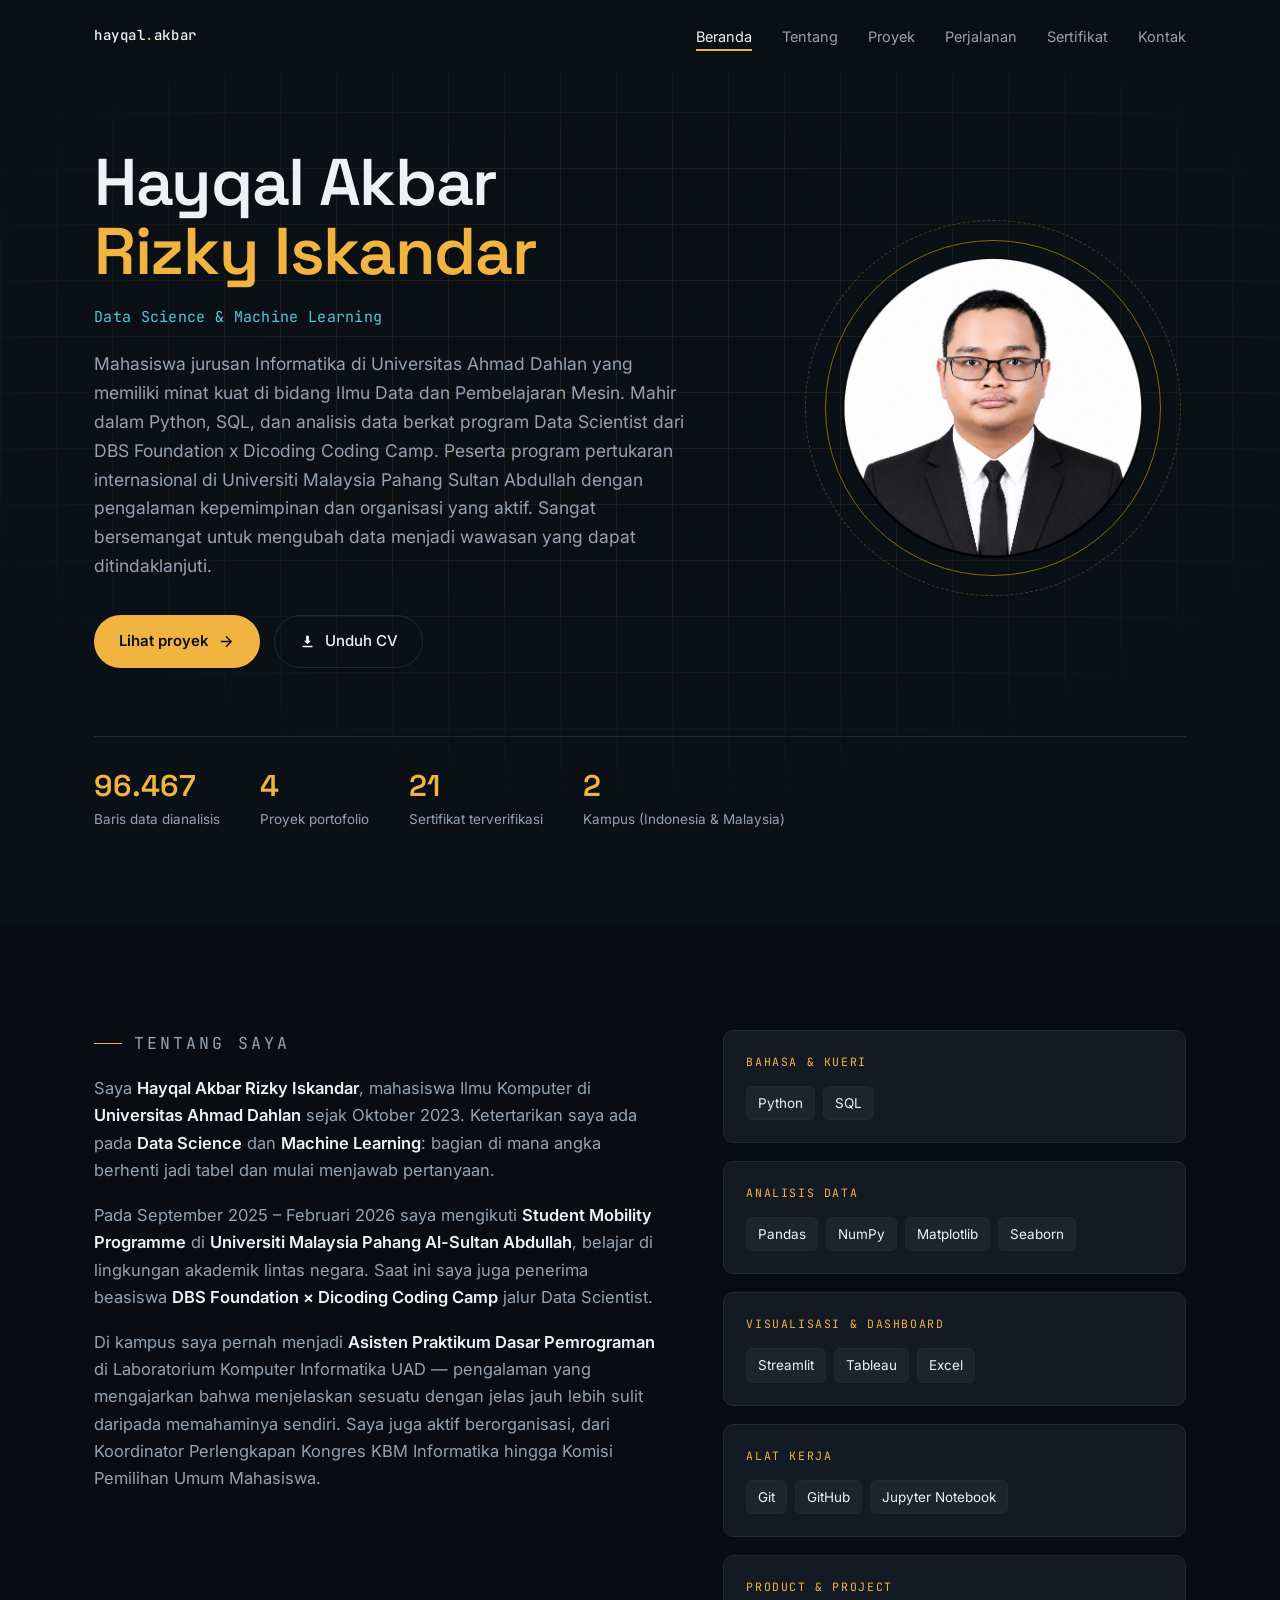
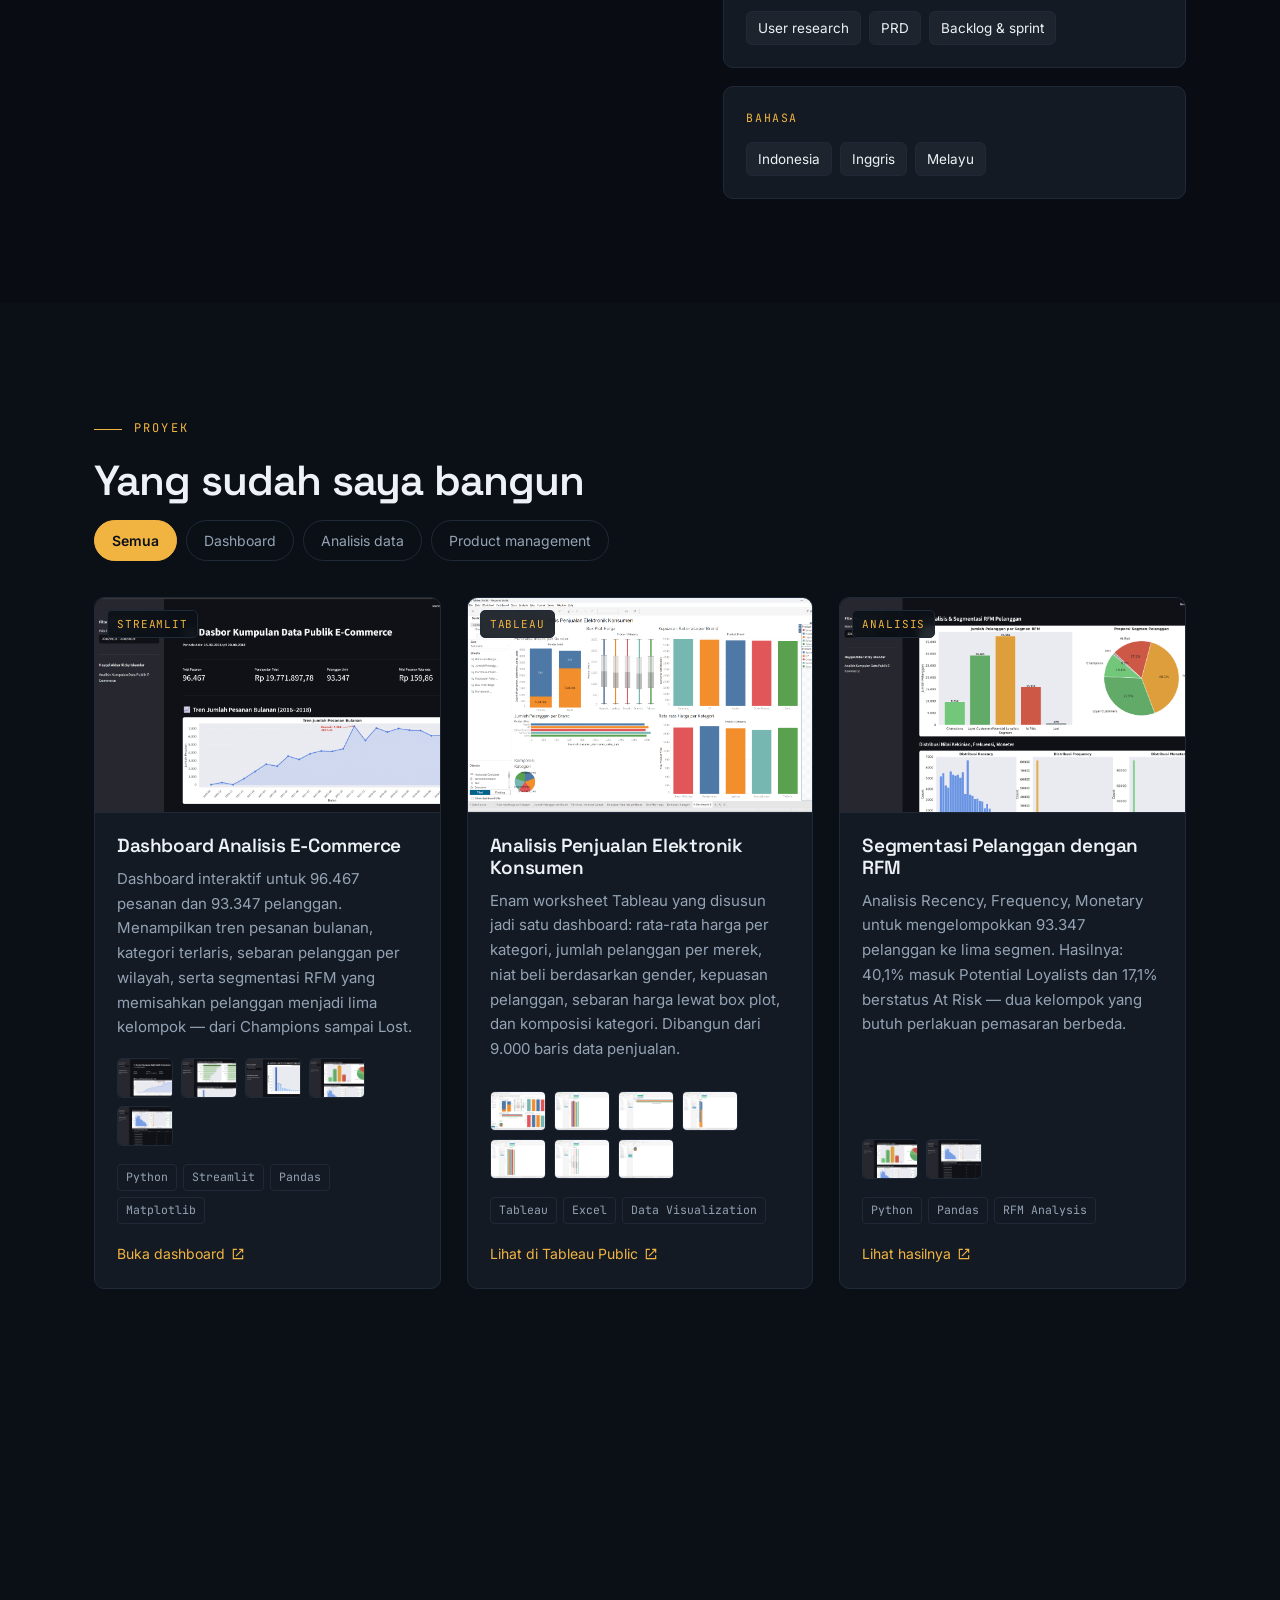
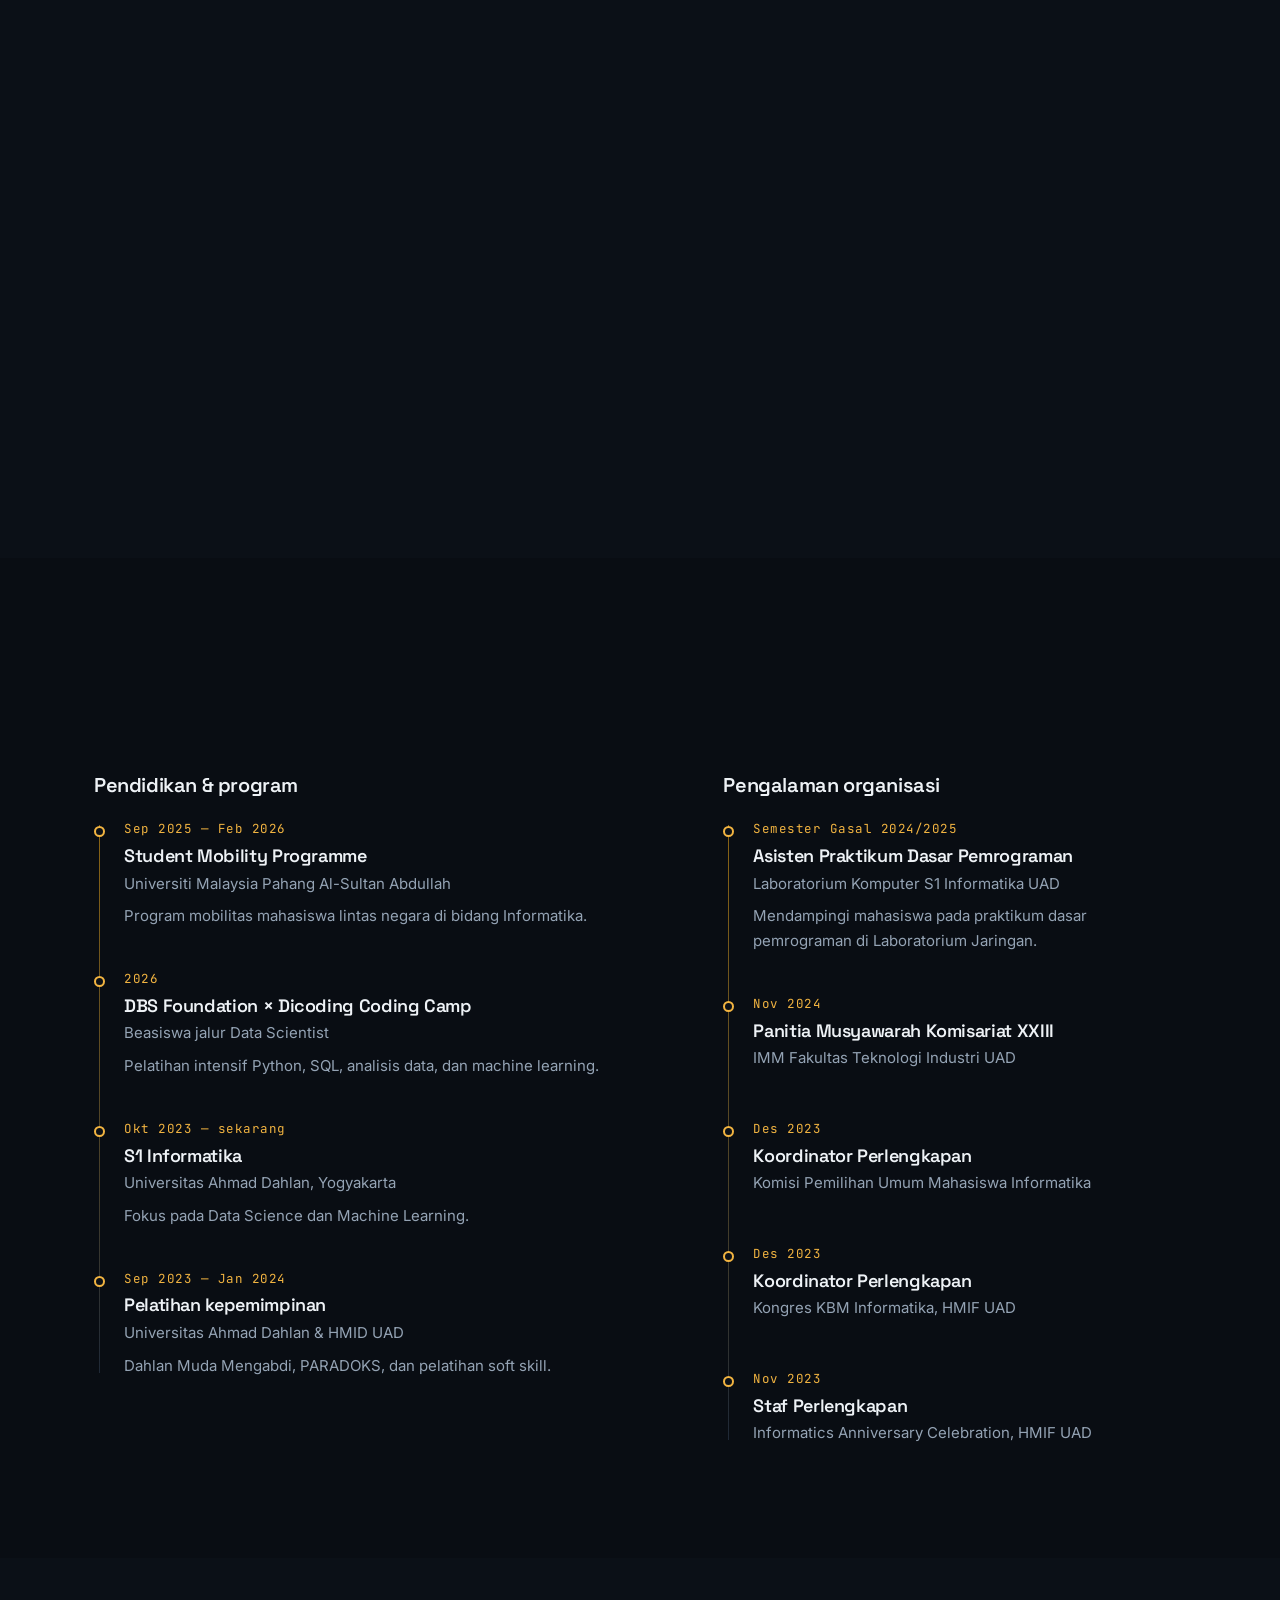
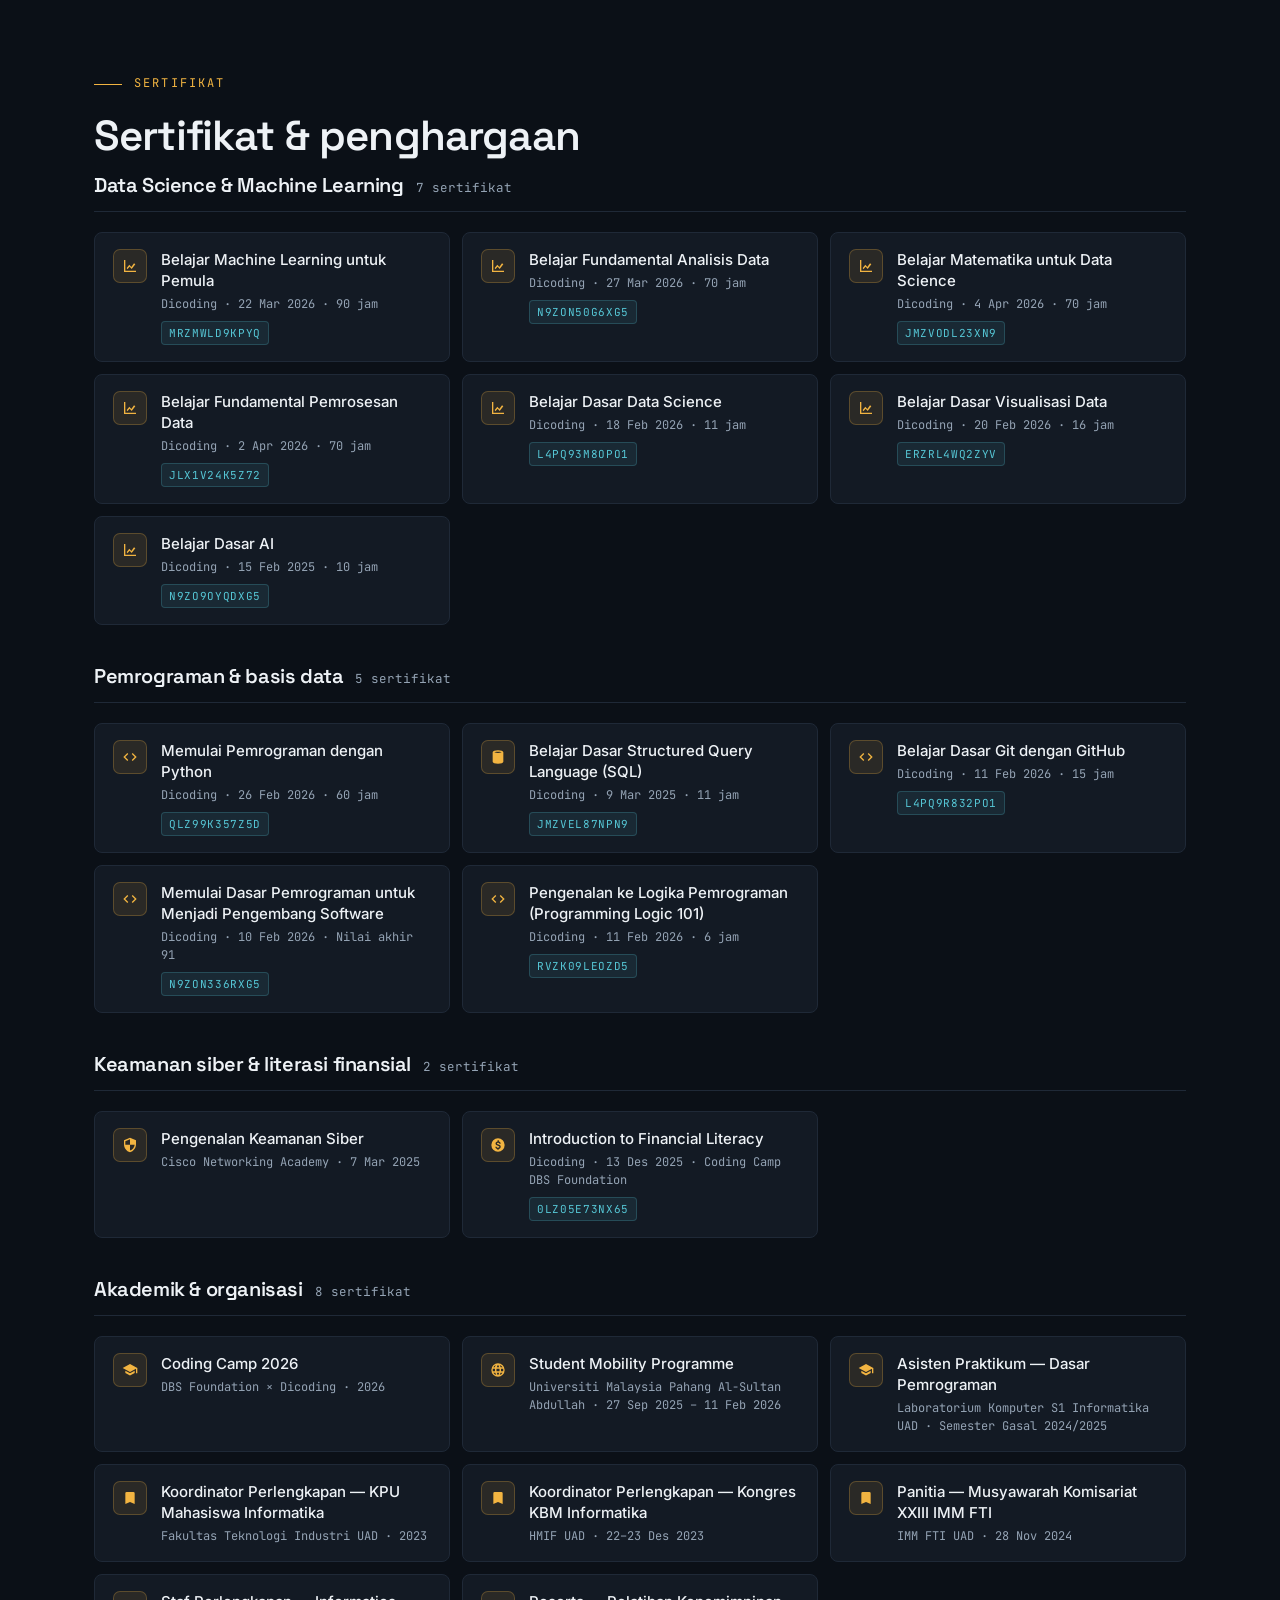
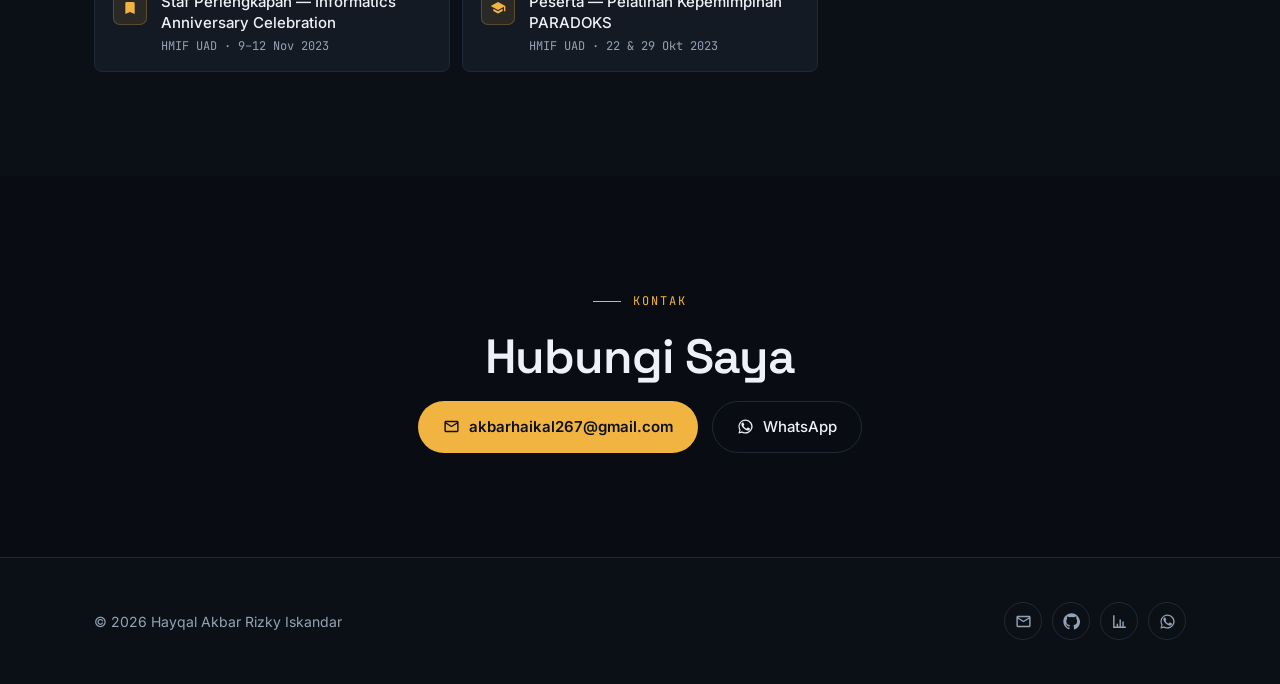
==== commit 759d6a1e: "Perbarui teks hero dan tambah sertifikat" ====
--- a/index.html
+++ b/index.html
@@ -3,45 +3,45 @@
 <head>
 <meta charset="UTF-8">
 <meta name="viewport" content="width=device-width, initial-scale=1.0">
-
+ 
 <title>Hayqal Akbar Rizky Iskandar — Data Science &amp; Machine Learning</title>
 <meta name="description" content="Portofolio Hayqal Akbar Rizky Iskandar, mahasiswa Ilmu Komputer Universitas Ahmad Dahlan dengan fokus Data Science dan Machine Learning. Berisi proyek analisis data, dashboard interaktif, dan sertifikasi.">
 <meta name="author" content="Hayqal Akbar Rizky Iskandar">
-
+ 
 <!-- Open Graph -->
 <meta property="og:type" content="website">
 <meta property="og:title" content="Hayqal Akbar Rizky Iskandar — Data Science &amp; Machine Learning">
 <meta property="og:description" content="Mahasiswa Ilmu Komputer UAD. Analisis data, dashboard interaktif, Python, SQL, Tableau.">
 <meta property="og:image" content="assets/img/profile.png">
 <meta property="og:locale" content="id_ID">
-
+ 
 <!-- Twitter -->
 <meta name="twitter:card" content="summary_large_image">
 <meta name="twitter:title" content="Hayqal Akbar Rizky Iskandar — Data Science &amp; Machine Learning">
 <meta name="twitter:description" content="Mahasiswa Ilmu Komputer UAD. Analisis data, dashboard interaktif, Python, SQL, Tableau.">
 <meta name="twitter:image" content="assets/img/profile.png">
-
+ 
 <link rel="icon" href="data:image/svg+xml,<svg xmlns='http://www.w3.org/2000/svg' viewBox='0 0 32 32'><rect width='32' height='32' rx='7' fill='%230B1017'/><text x='16' y='22' font-family='monospace' font-size='16' font-weight='700' fill='%23F2B441' text-anchor='middle'>H</text></svg>">
-
+ 
 <link rel="preconnect" href="https://fonts.googleapis.com">
 <link rel="preconnect" href="https://fonts.gstatic.com" crossorigin>
 <link href="https://fonts.googleapis.com/css2?family=Space+Grotesk:wght@400;500;600;700&family=Inter:wght@400;500;600&family=JetBrains+Mono:wght@400;500&display=swap" rel="stylesheet">
-
+ 
 <link rel="stylesheet" href="css/style.css">
 </head>
 <body>
-
+ 
 <a href="#main" class="skip-link">Lompat ke konten utama</a>
-
+ 
 <!-- ══════════════════════════════════════════════════════════ NAVBAR -->
 <header class="nav">
   <div class="wrap nav__inner">
     <a href="#home" class="nav__brand">hayqal<span>.</span>akbar</a>
-
+ 
     <button class="nav__toggle" type="button" aria-label="Buka menu navigasi" aria-expanded="false" aria-controls="nav-menu">
       <span></span><span></span><span></span>
     </button>
-
+ 
     <nav id="nav-menu" class="nav__menu" aria-label="Navigasi utama">
       <ul class="nav__list">
         <li><a class="nav__link" href="#home">Beranda</a></li>
@@ -54,27 +54,25 @@
     </nav>
   </div>
 </header>
-
+ 
 <main id="main">
-
+ 
 <!-- ════════════════════════════════════════════════════════════ HERO -->
 <section id="home" class="hero">
   <div class="hero__grid" aria-hidden="true"></div>
-
+ 
   <div class="wrap">
     <div class="hero__inner">
       <div class="hero__text">
-
+ 
         <h1 class="hero__name">Hayqal Akbar<br><em>Rizky Iskandar</em></h1>
-
+ 
         <p class="hero__role">Data Science &amp; Machine Learning</p>
-
+ 
         <p class="hero__desc">
-          Mahasiswa Informatika Universitas Ahmad Dahlan. Saya mengolah data
-          mentah menjadi hal yang bisa ditindaklanjuti — lewat Python kemudian
-          divisualisasikan menjadi dashboard agar mudah dibaca orang non-teknis.
+          Mahasiswa jurusan Informatika di Universitas Ahmad Dahlan yang memiliki minat kuat di bidang Ilmu Data dan Pembelajaran Mesin. Mahir dalam Python, SQL, dan analisis data berkat program Data Scientist dari DBS Foundation x Dicoding Coding Camp. Peserta program pertukaran internasional di Universiti Malaysia Pahang Sultan Abdullah dengan pengalaman kepemimpinan dan organisasi yang aktif. Sangat bersemangat untuk mengubah data menjadi wawasan yang dapat ditindaklanjuti.
         </p>
-
+ 
         <div class="hero__actions">
           <a class="btn btn--primary" href="#projects">
             Lihat proyek
@@ -86,14 +84,14 @@
           </a>
         </div>
       </div>
-
+ 
       <div class="hero__portrait">
         <div class="hero__ring hero__ring--outer" aria-hidden="true"></div>
         <div class="hero__ring" aria-hidden="true"></div>
         <img src="assets/img/profile.png" alt="Foto profil Hayqal Akbar Rizky Iskandar" width="300" height="300">
       </div>
     </div>
-
+ 
     <div class="hero__stats">
       <div class="stat">
         <div class="stat__num">96.467</div>
@@ -114,22 +112,22 @@
     </div>
   </div>
 </section>
-
+ 
 <!-- ═══════════════════════════════════════════════════════════ ABOUT -->
 <section id="about" class="section section--alt">
   <div class="wrap">
     <div class="about__grid">
-
+ 
       <div class="about__body reveal">
         <p class="eyebrow">Tentang saya</p>
-
+ 
         <p>
           Saya <strong>Hayqal Akbar Rizky Iskandar</strong>, mahasiswa Ilmu Komputer
           di <strong>Universitas Ahmad Dahlan</strong> sejak Oktober 2023. Ketertarikan
           saya ada pada <strong>Data Science</strong> dan <strong>Machine Learning</strong>:
           bagian di mana angka berhenti jadi tabel dan mulai menjawab pertanyaan.
         </p>
-
+ 
         <p>
           Pada September 2025 – Februari 2026 saya mengikuti <strong>Student Mobility
           Programme</strong> di <strong>Universiti Malaysia Pahang Al-Sultan Abdullah</strong>,
@@ -137,7 +135,7 @@
           beasiswa <strong>DBS Foundation × Dicoding Coding Camp</strong> jalur
           Data Scientist.
         </p>
-
+ 
         <p>
           Di kampus saya pernah menjadi <strong>Asisten Praktikum Dasar Pemrograman</strong>
           di Laboratorium Komputer Informatika UAD — pengalaman yang mengajarkan bahwa
@@ -146,7 +144,7 @@
           Informatika hingga Komisi Pemilihan Umum Mahasiswa.
         </p>
       </div>
-
+ 
       <div class="stack reveal">
         <div class="stack__group">
           <div class="stack__label">Bahasa &amp; kueri</div>
@@ -155,7 +153,7 @@
             <span class="chip">SQL</span>
           </div>
         </div>
-
+ 
         <div class="stack__group">
           <div class="stack__label">Analisis data</div>
           <div class="chips">
@@ -165,7 +163,7 @@
             <span class="chip">Seaborn</span>
           </div>
         </div>
-
+ 
         <div class="stack__group">
           <div class="stack__label">Visualisasi &amp; dashboard</div>
           <div class="chips">
@@ -174,7 +172,7 @@
             <span class="chip">Excel</span>
           </div>
         </div>
-
+ 
         <div class="stack__group">
           <div class="stack__label">Alat kerja</div>
           <div class="chips">
@@ -183,7 +181,7 @@
             <span class="chip">Jupyter Notebook</span>
           </div>
         </div>
-
+ 
         <div class="stack__group">
           <div class="stack__label">Product &amp; project</div>
           <div class="chips">
@@ -192,7 +190,7 @@
             <span class="chip">Backlog &amp; sprint</span>
           </div>
         </div>
-
+ 
         <div class="stack__group">
           <div class="stack__label">Bahasa</div>
           <div class="chips">
@@ -202,27 +200,27 @@
           </div>
         </div>
       </div>
-
+ 
     </div>
   </div>
 </section>
-
+ 
 <!-- ════════════════════════════════════════════════════════ PROJECTS -->
 <section id="projects" class="section">
   <div class="wrap">
     <p class="eyebrow reveal">Proyek</p>
     <h2 class="section-title reveal">Yang sudah saya bangun</h2>
     
-
+ 
     <div class="filters reveal" role="group" aria-label="Saring proyek berdasarkan kategori">
       <button class="filter is-active" type="button" data-filter="all" aria-pressed="true">Semua</button>
       <button class="filter" type="button" data-filter="dashboard" aria-pressed="false">Dashboard</button>
       <button class="filter" type="button" data-filter="analysis" aria-pressed="false">Analisis data</button>
       <button class="filter" type="button" data-filter="product" aria-pressed="false">Product management</button>
     </div>
-
+ 
     <div class="projects">
-
+ 
       <!-- Proyek 1 — Streamlit -->
       <article class="card reveal" data-cat="dashboard">
         <div class="card__media">
@@ -231,17 +229,17 @@
                loading="lazy" width="800" height="500">
           <span class="card__tag">Streamlit</span>
         </div>
-
+ 
         <div class="card__body">
           <h3 class="card__title">Dashboard Analisis E-Commerce</h3>
-
+ 
           <p class="card__text">
             Dashboard interaktif untuk 96.467 pesanan dan 93.347 pelanggan.
             Menampilkan tren pesanan bulanan, kategori terlaris, sebaran pelanggan
             per wilayah, serta segmentasi RFM yang memisahkan pelanggan menjadi
             lima kelompok — dari Champions sampai Lost.
           </p>
-
+ 
           <div class="shots">
             <button class="shot" type="button"
                     data-lightbox="assets/img/proj-ecommerce-1.png"
@@ -269,11 +267,11 @@
               <img src="assets/img/proj-ecommerce-5.png" alt="Distribusi RFM dan pelanggan teratas" loading="lazy">
             </button>
           </div>
-
+ 
           <div class="card__stack">
             <span>Python</span><span>Streamlit</span><span>Pandas</span><span>Matplotlib</span>
           </div>
-
+ 
           <div class="card__links">
             <a class="card__link" href="https://e-commerce-public-dataset-dashboard-mpd6p6ep9wwbbbbmcx4zt6.streamlit.app/" target="_blank" rel="noopener">
               Buka dashboard
@@ -282,7 +280,7 @@
           </div>
         </div>
       </article>
-
+ 
       <!-- Proyek 2 — Tableau -->
       <article class="card reveal" data-cat="dashboard">
         <div class="card__media">
@@ -291,17 +289,17 @@
                loading="lazy" width="800" height="500">
           <span class="card__tag">Tableau</span>
         </div>
-
+ 
         <div class="card__body">
           <h3 class="card__title">Analisis Penjualan Elektronik Konsumen</h3>
-
+ 
           <p class="card__text">
             Enam worksheet Tableau yang disusun jadi satu dashboard: rata-rata harga
             per kategori, jumlah pelanggan per merek, niat beli berdasarkan gender,
             kepuasan pelanggan, sebaran harga lewat box plot, dan komposisi kategori.
             Dibangun dari 9.000 baris data penjualan.
           </p>
-
+ 
           <div class="shots">
             <button class="shot" type="button"
                     data-lightbox="assets/img/proj-tableau-dashboard.png"
@@ -339,11 +337,11 @@
               <img src="assets/img/proj-tableau-6.png" alt="Komposisi kategori produk" loading="lazy">
             </button>
           </div>
-
+ 
           <div class="card__stack">
             <span>Tableau</span><span>Excel</span><span>Data Visualization</span>
           </div>
-
+ 
           <div class="card__links">
             <a class="card__link" href="https://public.tableau.com/app/profile/hayqal.akbar.rizky.iskandar/vizzes" target="_blank" rel="noopener">
               Lihat di Tableau Public
@@ -352,7 +350,7 @@
           </div>
         </div>
       </article>
-
+ 
       <!-- Proyek 3 — Segmentasi RFM -->
       <article class="card reveal" data-cat="analysis">
         <div class="card__media">
@@ -361,16 +359,16 @@
                loading="lazy" width="800" height="500">
           <span class="card__tag">Analisis</span>
         </div>
-
+ 
         <div class="card__body">
           <h3 class="card__title">Segmentasi Pelanggan dengan RFM</h3>
-
+ 
           <p class="card__text">
             Analisis Recency, Frequency, Monetary untuk mengelompokkan 93.347 pelanggan
             ke lima segmen. Hasilnya: 40,1% masuk Potential Loyalists dan 17,1% berstatus
             At Risk — dua kelompok yang butuh perlakuan pemasaran berbeda.
           </p>
-
+ 
           <div class="shots">
             <button class="shot" type="button"
                     data-lightbox="assets/img/proj-ecommerce-4.png"
@@ -383,11 +381,11 @@
               <img src="assets/img/proj-ecommerce-5.png" alt="Distribusi nilai RFM" loading="lazy">
             </button>
           </div>
-
+ 
           <div class="card__stack">
             <span>Python</span><span>Pandas</span><span>RFM Analysis</span>
           </div>
-
+ 
           <div class="card__links">
             <a class="card__link" href="https://e-commerce-public-dataset-dashboard-mpd6p6ep9wwbbbbmcx4zt6.streamlit.app/" target="_blank" rel="noopener">
               Lihat hasilnya
@@ -396,7 +394,7 @@
           </div>
         </div>
       </article>
-
+ 
       <!-- Proyek 4 — Product Management -->
       <article class="card reveal" data-cat="product">
         <div class="card__media">
@@ -405,17 +403,17 @@
                loading="lazy" width="800" height="500">
           <span class="card__tag">Product</span>
         </div>
-
+ 
         <div class="card__body">
           <h3 class="card__title">Analisis Produk &amp; Perencanaan Fitur GrabFood</h3>
-
+ 
           <p class="card__text">
             Studi kasus product management delapan sesi: dari analisis 2.000 ulasan
             Play Store sampai backlog sprint yang siap dikerjakan. Temuan utamanya,
             keluhan promo muncul di 164 ulasan dengan rata-rata rating 2,62 — dan
             pelanggan GrabUnlimited justru merasa langganannya tidak terasa.
           </p>
-
+ 
           <div class="shots">
             <button class="shot" type="button"
                     data-lightbox="assets/projects/pm-cover.png"
@@ -443,11 +441,11 @@
               <img src="assets/projects/pm-backlog.png" alt="Backlog sprint" loading="lazy">
             </button>
           </div>
-
+ 
           <div class="card__stack">
             <span>Product Management</span><span>User Research</span><span>PRD</span><span>Agile</span>
           </div>
-
+ 
           <div class="card__links">
             <a class="card__link" href="assets/projects/product-project-management-grabfood.pdf" target="_blank" rel="noopener">
               Buka dokumen lengkap
@@ -456,7 +454,7 @@
           </div>
         </div>
       </article>
-
+ 
     </div>
   </div>
 </section>
@@ -465,37 +463,34 @@
   <div class="wrap">
     <p class="eyebrow reveal">Perjalanan</p>
     <h2 class="section-title reveal">Pendidikan &amp; organisasi</h2>
-    <p class="section-lead reveal">
-      Urutan ini kronologis — yang terbaru di atas.
-    </p>
-
+ 
     <div class="about__grid">
-
+ 
       <div class="reveal">
         <h3 class="cert-group__title" style="margin-bottom:22px;">Pendidikan &amp; program</h3>
-
+ 
         <div class="timeline">
           <div class="tl-item">
             <div class="tl-date">Sep 2025 — Feb 2026</div>
             <h4 class="tl-title">Student Mobility Programme</h4>
             <p class="tl-place">Universiti Malaysia Pahang Al-Sultan Abdullah</p>
-            <p class="tl-note">Program mobilitas mahasiswa lintas negara di bidang Ilmu Komputer.</p>
-          </div>
-
+            <p class="tl-note">Program mobilitas mahasiswa lintas negara di bidang Informatika.</p>
+          </div>
+ 
           <div class="tl-item">
             <div class="tl-date">2026</div>
             <h4 class="tl-title">DBS Foundation × Dicoding Coding Camp</h4>
             <p class="tl-place">Beasiswa jalur Data Scientist</p>
             <p class="tl-note">Pelatihan intensif Python, SQL, analisis data, dan machine learning.</p>
           </div>
-
+ 
           <div class="tl-item">
             <div class="tl-date">Okt 2023 — sekarang</div>
-            <h4 class="tl-title">S1 Ilmu Komputer</h4>
+            <h4 class="tl-title">S1 Informatika</h4>
             <p class="tl-place">Universitas Ahmad Dahlan, Yogyakarta</p>
             <p class="tl-note">Fokus pada Data Science dan Machine Learning.</p>
           </div>
-
+ 
           <div class="tl-item">
             <div class="tl-date">Sep 2023 — Jan 2024</div>
             <h4 class="tl-title">Pelatihan kepemimpinan</h4>
@@ -504,10 +499,10 @@
           </div>
         </div>
       </div>
-
+ 
       <div class="reveal">
         <h3 class="cert-group__title" style="margin-bottom:22px;">Pengalaman organisasi</h3>
-
+ 
         <div class="timeline">
           <div class="tl-item">
             <div class="tl-date">Semester Gasal 2024/2025</div>
@@ -515,25 +510,25 @@
             <p class="tl-place">Laboratorium Komputer S1 Informatika UAD</p>
             <p class="tl-note">Mendampingi mahasiswa pada praktikum dasar pemrograman di Laboratorium Jaringan.</p>
           </div>
-
+ 
           <div class="tl-item">
             <div class="tl-date">Nov 2024</div>
             <h4 class="tl-title">Panitia Musyawarah Komisariat XXIII</h4>
             <p class="tl-place">IMM Fakultas Teknologi Industri UAD</p>
           </div>
-
+ 
           <div class="tl-item">
             <div class="tl-date">Des 2023</div>
             <h4 class="tl-title">Koordinator Perlengkapan</h4>
             <p class="tl-place">Komisi Pemilihan Umum Mahasiswa Informatika</p>
           </div>
-
+ 
           <div class="tl-item">
             <div class="tl-date">Des 2023</div>
             <h4 class="tl-title">Koordinator Perlengkapan</h4>
             <p class="tl-place">Kongres KBM Informatika, HMIF UAD</p>
           </div>
-
+ 
           <div class="tl-item">
             <div class="tl-date">Nov 2023</div>
             <h4 class="tl-title">Staf Perlengkapan</h4>
@@ -541,23 +536,20 @@
           </div>
         </div>
       </div>
-
+ 
     </div>
   </div>
 </section>
-
+ 
 <!-- ════════════════════════════════════════════════════ CERTIFICATES -->
 <section id="certificates" class="section">
   <div class="wrap">
     <p class="eyebrow reveal">Sertifikat</p>
     <h2 class="section-title reveal">Sertifikat &amp; penghargaan</h2>
-    <p class="section-lead reveal">
-      Dua puluh satu berkas, semuanya bisa dibuka. Sertifikat Dicoding punya kode
-      verifikasi yang bisa dicek langsung di situs penerbitnya.
-    </p>
-
+    
+ 
     <div class="cert-groups">
-
+ 
       <!-- ───────────────────────── Data Science & ML -->
       <div class="cert-group reveal">
         <div class="cert-group__head">
@@ -565,7 +557,7 @@
           <span class="cert-group__count">7 sertifikat</span>
         </div>
         <div class="cert-list">
-
+ 
           <a class="cert" href="assets/certificates/dicoding-machine-learning-pemula.pdf" target="_blank" rel="noopener">
             <div class="cert__mark">
               <svg viewBox="0 0 24 24" aria-hidden="true"><path d="M3 3h2v16h16v2H3V3zm4 12l4-5 3 3.5L18 8l2 1.5-5.5 7-3-3.5L8 17l-1-2z"/></svg>
@@ -576,7 +568,7 @@
               <div class="cert__code">MRZMWLD9KPYQ</div>
             </div>
           </a>
-
+ 
           <a class="cert" href="assets/certificates/dicoding-fundamental-analisis-data.pdf" target="_blank" rel="noopener">
             <div class="cert__mark">
               <svg viewBox="0 0 24 24" aria-hidden="true"><path d="M3 3h2v16h16v2H3V3zm4 12l4-5 3 3.5L18 8l2 1.5-5.5 7-3-3.5L8 17l-1-2z"/></svg>
@@ -587,7 +579,7 @@
               <div class="cert__code">N9ZON50G6XG5</div>
             </div>
           </a>
-
+ 
           <a class="cert" href="assets/certificates/dicoding-matematika-data-science.pdf" target="_blank" rel="noopener">
             <div class="cert__mark">
               <svg viewBox="0 0 24 24" aria-hidden="true"><path d="M3 3h2v16h16v2H3V3zm4 12l4-5 3 3.5L18 8l2 1.5-5.5 7-3-3.5L8 17l-1-2z"/></svg>
@@ -598,7 +590,7 @@
               <div class="cert__code">JMZVODL23XN9</div>
             </div>
           </a>
-
+ 
           <a class="cert" href="assets/certificates/dicoding-fundamental-pemrosesan-data.pdf" target="_blank" rel="noopener">
             <div class="cert__mark">
               <svg viewBox="0 0 24 24" aria-hidden="true"><path d="M3 3h2v16h16v2H3V3zm4 12l4-5 3 3.5L18 8l2 1.5-5.5 7-3-3.5L8 17l-1-2z"/></svg>
@@ -609,7 +601,7 @@
               <div class="cert__code">JLX1V24K5Z72</div>
             </div>
           </a>
-
+ 
           <a class="cert" href="assets/certificates/dicoding-dasar-data-science.pdf" target="_blank" rel="noopener">
             <div class="cert__mark">
               <svg viewBox="0 0 24 24" aria-hidden="true"><path d="M3 3h2v16h16v2H3V3zm4 12l4-5 3 3.5L18 8l2 1.5-5.5 7-3-3.5L8 17l-1-2z"/></svg>
@@ -620,7 +612,7 @@
               <div class="cert__code">L4PQ93M8OPO1</div>
             </div>
           </a>
-
+ 
           <a class="cert" href="assets/certificates/dicoding-dasar-visualisasi-data.pdf" target="_blank" rel="noopener">
             <div class="cert__mark">
               <svg viewBox="0 0 24 24" aria-hidden="true"><path d="M3 3h2v16h16v2H3V3zm4 12l4-5 3 3.5L18 8l2 1.5-5.5 7-3-3.5L8 17l-1-2z"/></svg>
@@ -631,7 +623,7 @@
               <div class="cert__code">ERZRL4WQ2ZYV</div>
             </div>
           </a>
-
+ 
           <a class="cert" href="assets/certificates/dicoding-dasar-ai.pdf" target="_blank" rel="noopener">
             <div class="cert__mark">
               <svg viewBox="0 0 24 24" aria-hidden="true"><path d="M3 3h2v16h16v2H3V3zm4 12l4-5 3 3.5L18 8l2 1.5-5.5 7-3-3.5L8 17l-1-2z"/></svg>
@@ -642,10 +634,10 @@
               <div class="cert__code">N9ZO9OYQDXG5</div>
             </div>
           </a>
-
-        </div>
-      </div>
-
+ 
+        </div>
+      </div>
+ 
       <!-- ───────────────────────── Pemrograman -->
       <div class="cert-group reveal">
         <div class="cert-group__head">
@@ -653,7 +645,7 @@
           <span class="cert-group__count">5 sertifikat</span>
         </div>
         <div class="cert-list">
-
+ 
           <a class="cert" href="assets/certificates/dicoding-pemrograman-python.pdf" target="_blank" rel="noopener">
             <div class="cert__mark">
               <svg viewBox="0 0 24 24" aria-hidden="true"><path d="M9.4 16.6L4.8 12l4.6-4.6L8 6l-6 6 6 6 1.4-1.4zm5.2 0l4.6-4.6-4.6-4.6L16 6l6 6-6 6-1.4-1.4z"/></svg>
@@ -664,7 +656,7 @@
               <div class="cert__code">QLZ99K357Z5D</div>
             </div>
           </a>
-
+ 
           <a class="cert" href="assets/certificates/dicoding-dasar-sql.pdf" target="_blank" rel="noopener">
             <div class="cert__mark">
               <svg viewBox="0 0 24 24" aria-hidden="true"><path d="M12 2C7.6 2 4 3.3 4 5v14c0 1.7 3.6 3 8 3s8-1.3 8-3V5c0-1.7-3.6-3-8-3zm0 2c3.9 0 6 1.1 6 1s-2.1 1-6 1-6-1.1-6-1 2.1-1 6-1z"/></svg>
@@ -675,7 +667,7 @@
               <div class="cert__code">JMZVEL87NPN9</div>
             </div>
           </a>
-
+ 
           <a class="cert" href="assets/certificates/dicoding-git-github.pdf" target="_blank" rel="noopener">
             <div class="cert__mark">
               <svg viewBox="0 0 24 24" aria-hidden="true"><path d="M9.4 16.6L4.8 12l4.6-4.6L8 6l-6 6 6 6 1.4-1.4zm5.2 0l4.6-4.6-4.6-4.6L16 6l6 6-6 6-1.4-1.4z"/></svg>
@@ -686,7 +678,7 @@
               <div class="cert__code">L4PQ9R832PO1</div>
             </div>
           </a>
-
+ 
           <a class="cert" href="assets/certificates/dicoding-dasar-pemrograman-pengembang-software.pdf" target="_blank" rel="noopener">
             <div class="cert__mark">
               <svg viewBox="0 0 24 24" aria-hidden="true"><path d="M9.4 16.6L4.8 12l4.6-4.6L8 6l-6 6 6 6 1.4-1.4zm5.2 0l4.6-4.6-4.6-4.6L16 6l6 6-6 6-1.4-1.4z"/></svg>
@@ -697,7 +689,7 @@
               <div class="cert__code">N9ZON336RXG5</div>
             </div>
           </a>
-
+ 
           <a class="cert" href="assets/certificates/dicoding-logika-pemrograman-101.pdf" target="_blank" rel="noopener">
             <div class="cert__mark">
               <svg viewBox="0 0 24 24" aria-hidden="true"><path d="M9.4 16.6L4.8 12l4.6-4.6L8 6l-6 6 6 6 1.4-1.4zm5.2 0l4.6-4.6-4.6-4.6L16 6l6 6-6 6-1.4-1.4z"/></svg>
@@ -708,10 +700,10 @@
               <div class="cert__code">RVZK09LEOZD5</div>
             </div>
           </a>
-
-        </div>
-      </div>
-
+ 
+        </div>
+      </div>
+ 
       <!-- ───────────────────────── Lainnya -->
       <div class="cert-group reveal">
         <div class="cert-group__head">
@@ -719,7 +711,7 @@
           <span class="cert-group__count">2 sertifikat</span>
         </div>
         <div class="cert-list">
-
+ 
           <a class="cert" href="assets/certificates/cisco-pengenalan-keamanan-siber.pdf" target="_blank" rel="noopener">
             <div class="cert__mark">
               <svg viewBox="0 0 24 24" aria-hidden="true"><path d="M12 1L3 5v6c0 5.6 3.8 10.7 9 12 5.2-1.3 9-6.4 9-12V5l-9-4zm0 10.5h7c-.5 4.1-3.3 7.8-7 8.9V11.5H5V6.3l7-3.1v8.3z"/></svg>
@@ -729,7 +721,7 @@
               <div class="cert__meta">Cisco Networking Academy · 7 Mar 2025</div>
             </div>
           </a>
-
+ 
           <a class="cert" href="assets/certificates/dicoding-financial-literacy.pdf" target="_blank" rel="noopener">
             <div class="cert__mark">
               <svg viewBox="0 0 24 24" aria-hidden="true"><path d="M12 2a10 10 0 100 20 10 10 0 000-20zm1 15.9V19h-2v-1.1c-1.7-.3-3-1.5-3-3.4h2c0 1 .8 1.6 2 1.6s2-.5 2-1.4c0-.8-.6-1.2-2.2-1.6-1.9-.5-3.5-1.2-3.5-3.2 0-1.7 1.3-2.8 3-3.1V5h2v1.8c1.7.4 2.7 1.6 2.8 3.2h-2c-.1-.9-.7-1.5-1.8-1.5-1.2 0-1.9.5-1.9 1.3 0 .7.6 1.1 2.2 1.5 2 .5 3.5 1.3 3.5 3.3 0 1.8-1.3 2.9-3.1 3.3z"/></svg>
@@ -740,18 +732,28 @@
               <div class="cert__code">0LZ05E73NX65</div>
             </div>
           </a>
-
-        </div>
-      </div>
-
+ 
+        </div>
+      </div>
+ 
       <!-- ───────────────────────── Akademik & organisasi -->
       <div class="cert-group reveal">
         <div class="cert-group__head">
           <h3 class="cert-group__title">Akademik &amp; organisasi</h3>
-          <span class="cert-group__count">7 sertifikat</span>
+          <span class="cert-group__count">8 sertifikat</span>
         </div>
         <div class="cert-list">
-
+ 
+          <a class="cert" href="assets/certificates/coding-camp-2026.pdf" target="_blank" rel="noopener">
+            <div class="cert__mark">
+              <svg viewBox="0 0 24 24" aria-hidden="true"><path d="M12 3L1 9l11 6 9-4.9V17h2V9L12 3zM5 13.2v3.3l7 3.8 7-3.8v-3.3l-7 3.8-7-3.8z"/></svg>
+            </div>
+            <div class="cert__info">
+              <div class="cert__name">Coding Camp 2026</div>
+              <div class="cert__meta">DBS Foundation × Dicoding · 2026</div>
+            </div>
+          </a>
+ 
           <a class="cert" href="assets/certificates/umpsa-student-mobility-programme.pdf" target="_blank" rel="noopener">
             <div class="cert__mark">
               <svg viewBox="0 0 24 24" aria-hidden="true"><path d="M12 2a10 10 0 100 20 10 10 0 000-20zm6.9 6h-2.9a15.7 15.7 0 00-1.4-3.6A8 8 0 0118.9 8zM12 4c.8 1.2 1.4 2.5 1.8 4h-3.6c.4-1.5 1-2.8 1.8-4zM4.3 14a8 8 0 010-4h3.3a16.5 16.5 0 000 4H4.3zm.8 2h2.9c.3 1.3.8 2.5 1.4 3.6A8 8 0 015.1 16zm2.9-8H5.1a8 8 0 013.5-3.6A15.7 15.7 0 007.2 8zM12 20c-.8-1.2-1.4-2.5-1.8-4h3.6c-.4 1.5-1 2.8-1.8 4zm2.2-6H9.8a14.7 14.7 0 010-4h4.4a14.7 14.7 0 010 4zm.2 5.6c.6-1.1 1.1-2.3 1.4-3.6h2.9a8 8 0 01-4.3 3.6zM16.4 14a16.5 16.5 0 000-4h3.3a8 8 0 010 4h-3.3z"/></svg>
@@ -761,7 +763,7 @@
               <div class="cert__meta">Universiti Malaysia Pahang Al-Sultan Abdullah · 27 Sep 2025 – 11 Feb 2026</div>
             </div>
           </a>
-
+ 
           <a class="cert" href="assets/certificates/uad-asisten-praktikum.pdf" target="_blank" rel="noopener">
             <div class="cert__mark">
               <svg viewBox="0 0 24 24" aria-hidden="true"><path d="M12 3L1 9l11 6 9-4.9V17h2V9L12 3zM5 13.2v3.3l7 3.8 7-3.8v-3.3l-7 3.8-7-3.8z"/></svg>
@@ -771,7 +773,7 @@
               <div class="cert__meta">Laboratorium Komputer S1 Informatika UAD · Semester Gasal 2024/2025</div>
             </div>
           </a>
-
+ 
           <a class="cert" href="assets/certificates/uad-kpum-informatika-2023.pdf" target="_blank" rel="noopener">
             <div class="cert__mark">
               <svg viewBox="0 0 24 24" aria-hidden="true"><path d="M17 3H7a2 2 0 00-2 2v16l7-3 7 3V5a2 2 0 00-2-2z"/></svg>
@@ -781,7 +783,7 @@
               <div class="cert__meta">Fakultas Teknologi Industri UAD · 2023</div>
             </div>
           </a>
-
+ 
           <a class="cert" href="assets/certificates/uad-kongres-kbm-informatika-2023.pdf" target="_blank" rel="noopener">
             <div class="cert__mark">
               <svg viewBox="0 0 24 24" aria-hidden="true"><path d="M17 3H7a2 2 0 00-2 2v16l7-3 7 3V5a2 2 0 00-2-2z"/></svg>
@@ -791,7 +793,7 @@
               <div class="cert__meta">HMIF UAD · 22–23 Des 2023</div>
             </div>
           </a>
-
+ 
           <a class="cert" href="assets/certificates/uad-musykom-imm-fti-2024.pdf" target="_blank" rel="noopener">
             <div class="cert__mark">
               <svg viewBox="0 0 24 24" aria-hidden="true"><path d="M17 3H7a2 2 0 00-2 2v16l7-3 7 3V5a2 2 0 00-2-2z"/></svg>
@@ -801,7 +803,7 @@
               <div class="cert__meta">IMM FTI UAD · 28 Nov 2024</div>
             </div>
           </a>
-
+ 
           <a class="cert" href="assets/certificates/uad-informatics-anniversary-2023.pdf" target="_blank" rel="noopener">
             <div class="cert__mark">
               <svg viewBox="0 0 24 24" aria-hidden="true"><path d="M17 3H7a2 2 0 00-2 2v16l7-3 7 3V5a2 2 0 00-2-2z"/></svg>
@@ -811,7 +813,7 @@
               <div class="cert__meta">HMIF UAD · 9–12 Nov 2023</div>
             </div>
           </a>
-
+ 
           <a class="cert" href="assets/certificates/uad-paradoks-hmif-2023.pdf" target="_blank" rel="noopener">
             <div class="cert__mark">
               <svg viewBox="0 0 24 24" aria-hidden="true"><path d="M12 3L1 9l11 6 9-4.9V17h2V9L12 3zM5 13.2v3.3l7 3.8 7-3.8v-3.3l-7 3.8-7-3.8z"/></svg>
@@ -821,21 +823,21 @@
               <div class="cert__meta">HMIF UAD · 22 &amp; 29 Okt 2023</div>
             </div>
           </a>
-
-        </div>
-      </div>
-
+ 
+        </div>
+      </div>
+ 
     </div>
   </div>
 </section>
-
+ 
 <!-- ═════════════════════════════════════════════════════════ CONTACT -->
 <section id="contact" class="section section--alt">
   <div class="wrap contact">
     <p class="eyebrow reveal" style="justify-content:center;">Kontak</p>
-    <h2 class="contact__title reveal">Mari bicara soal data</h2>
+    <h2 class="contact__title reveal">Hubungi Saya</h2>
     
-
+ 
     <div class="contact__actions reveal">
       <a class="btn btn--primary" href="mailto:akbarhaikal267@gmail.com">
         <svg viewBox="0 0 24 24" aria-hidden="true"><path d="M22 6c0-1.1-.9-2-2-2H4c-1.1 0-2 .9-2 2v12c0 1.1.9 2 2 2h16c1.1 0 2-.9 2-2V6zm-2 0l-8 5-8-5h16zm0 12H4V8l8 5 8-5v10z"/></svg>
@@ -845,23 +847,19 @@
         <svg viewBox="0 0 24 24" aria-hidden="true"><path d="M17.5 14.4c-.3-.2-1.7-.9-2-1-.3-.1-.5-.1-.7.2-.2.3-.7.9-.9 1.1-.2.2-.3.2-.6.1-.3-.2-1.3-.5-2.4-1.5-.9-.8-1.5-1.8-1.6-2.1-.2-.3 0-.4.1-.6l.5-.5c.1-.2.2-.3.3-.5v-.5c-.1-.2-.7-1.6-.9-2.2-.2-.5-.5-.5-.7-.5h-.6c-.2 0-.5.1-.8.4-.3.3-1 1-1 2.5s1.1 2.9 1.2 3.1c.2.2 2.1 3.2 5.1 4.5.7.3 1.3.5 1.7.6.7.2 1.4.2 1.9.1.6-.1 1.7-.7 2-1.4.2-.7.2-1.2.2-1.4-.1-.1-.3-.2-.6-.4M12 2a10 10 0 00-8.6 15L2 22l5.1-1.3A10 10 0 1012 2m0 18.2c-1.5 0-3-.4-4.3-1.2l-.3-.2-3.2.8.9-3.1-.2-.3A8.2 8.2 0 1112 20.2"/></svg>
         WhatsApp
       </a>
-      <a class="btn btn--ghost" href="https://github.com/Hayqal1" target="_blank" rel="noopener">
-        <svg viewBox="0 0 24 24" aria-hidden="true"><path d="M12 .5C5.7.5.5 5.7.5 12c0 5.1 3.3 9.4 7.9 10.9.6.1.8-.2.8-.6v-2c-3.2.7-3.9-1.5-3.9-1.5-.5-1.3-1.3-1.7-1.3-1.7-1.1-.7.1-.7.1-.7 1.2.1 1.8 1.2 1.8 1.2 1 1.8 2.7 1.3 3.4 1 .1-.8.4-1.3.7-1.6-2.6-.3-5.3-1.3-5.3-5.8 0-1.3.5-2.3 1.2-3.2-.1-.3-.5-1.5.1-3.1 0 0 1-.3 3.3 1.2a11.5 11.5 0 016 0C17.6 4.6 18.6 5 18.6 5c.6 1.6.2 2.8.1 3.1.8.9 1.2 1.9 1.2 3.2 0 4.5-2.7 5.5-5.3 5.8.4.4.8 1.1.8 2.2v3.3c0 .3.2.7.8.6 4.6-1.5 7.9-5.8 7.9-10.9C23.5 5.7 18.3.5 12 .5z"/></svg>
-        GitHub
-      </a>
     </div>
   </div>
 </section>
-
+ 
 </main>
-
+ 
 <!-- ══════════════════════════════════════════════════════════ FOOTER -->
 <footer class="footer">
   <div class="wrap footer__inner">
     <p class="footer__note">
       &copy; <span id="year">2026</span> Hayqal Akbar Rizky Iskandar
     </p>
-
+ 
     <div class="footer__social">
       <a class="social" href="mailto:akbarhaikal267@gmail.com" aria-label="Kirim email">
         <svg viewBox="0 0 24 24" aria-hidden="true"><path d="M22 6c0-1.1-.9-2-2-2H4c-1.1 0-2 .9-2 2v12c0 1.1.9 2 2 2h16c1.1 0 2-.9 2-2V6zm-2 0l-8 5-8-5h16zm0 12H4V8l8 5 8-5v10z"/></svg>
@@ -878,11 +876,11 @@
     </div>
   </div>
 </footer>
-
+ 
 <button class="to-top" type="button" aria-label="Kembali ke atas">
   <svg viewBox="0 0 24 24" aria-hidden="true"><path d="M12 4l8 8-1.4 1.4L13 7.8V20h-2V7.8l-5.6 5.6L4 12z"/></svg>
 </button>
-
+ 
 <!-- Lightbox -->
 <div class="lightbox" id="lightbox" role="dialog" aria-modal="true" aria-label="Pratinjau gambar" aria-hidden="true">
   <button class="lightbox__close" type="button" aria-label="Tutup pratinjau">
@@ -893,7 +891,7 @@
     <p class="lightbox__caption"></p>
   </div>
 </div>
-
+ 
 <script src="js/main.js"></script>
 </body>
-</html>
+</html>
--- a/css/style.css
+++ b/css/style.css
@@ -786,4 +786,4 @@
 @media print {
   .nav, .to-top, .filters, .lightbox { display: none !important; }
   body { background: #fff; color: #000; }
-}
+}
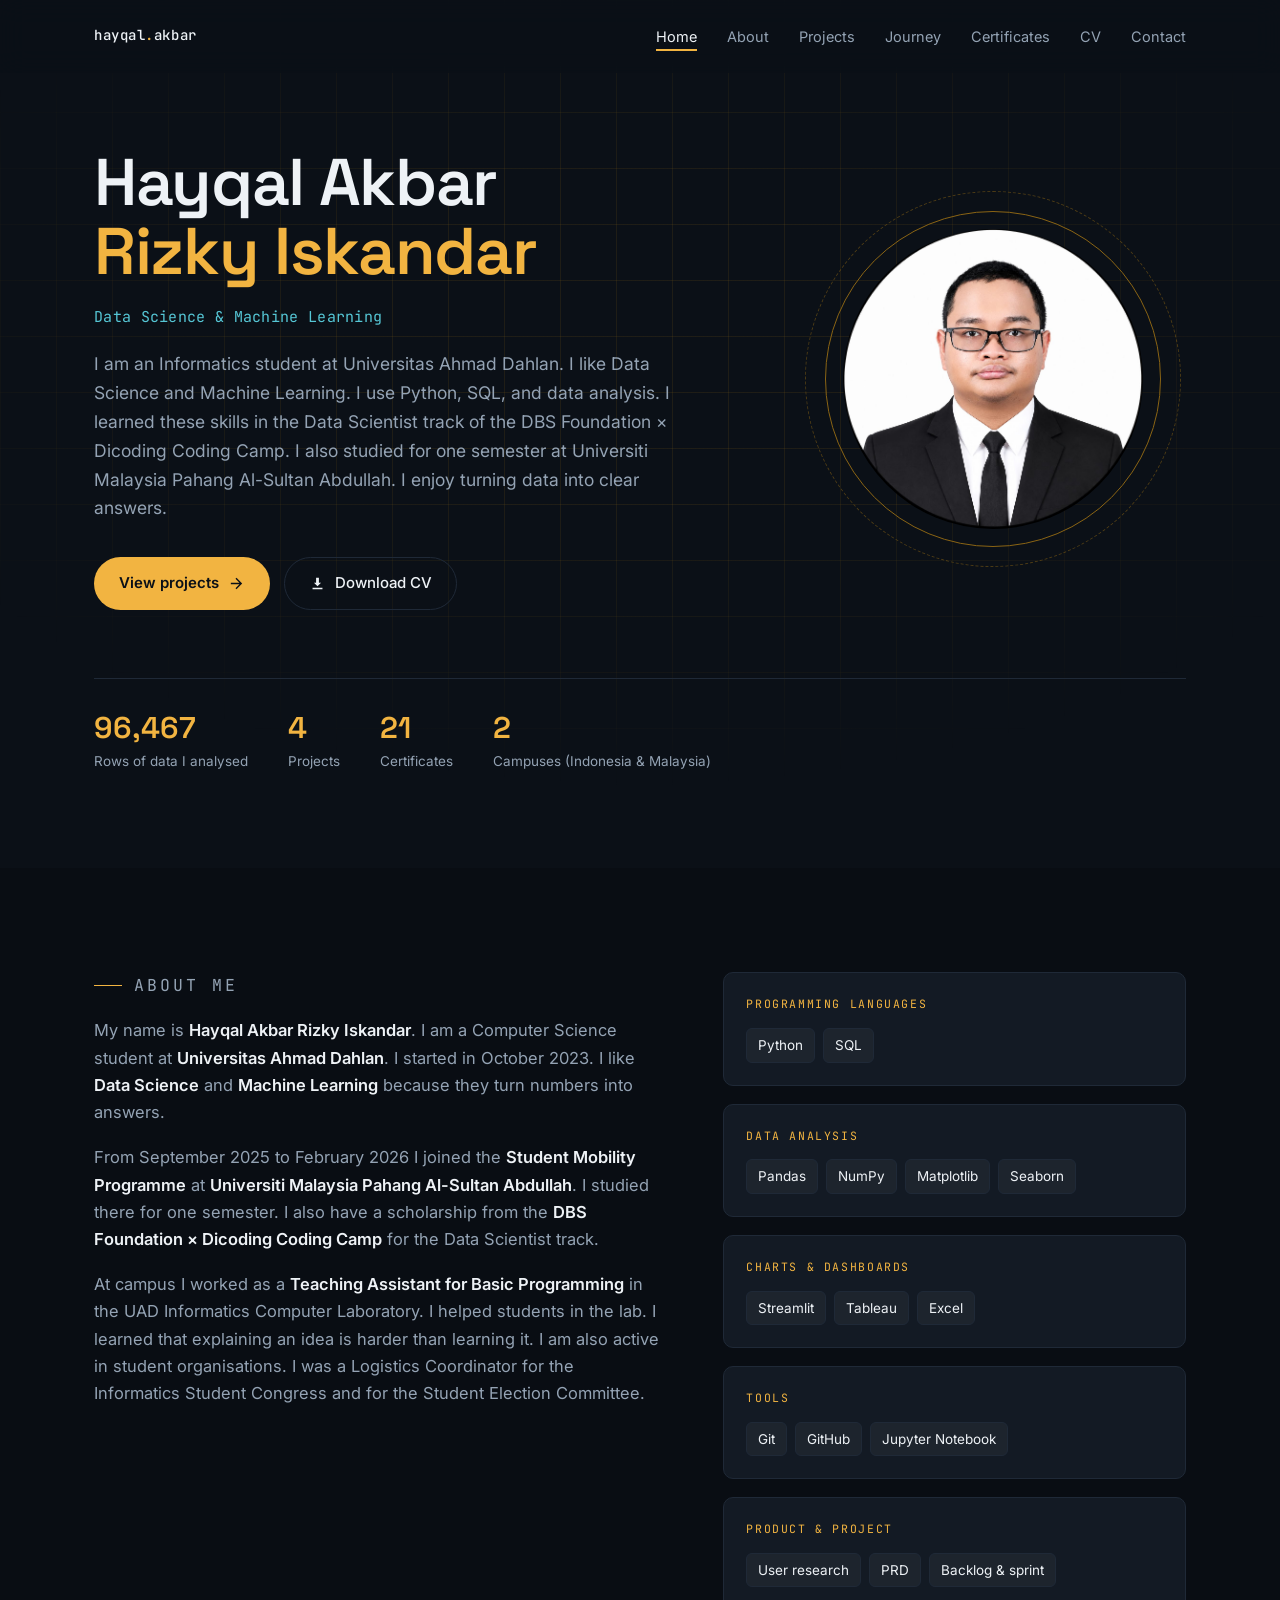
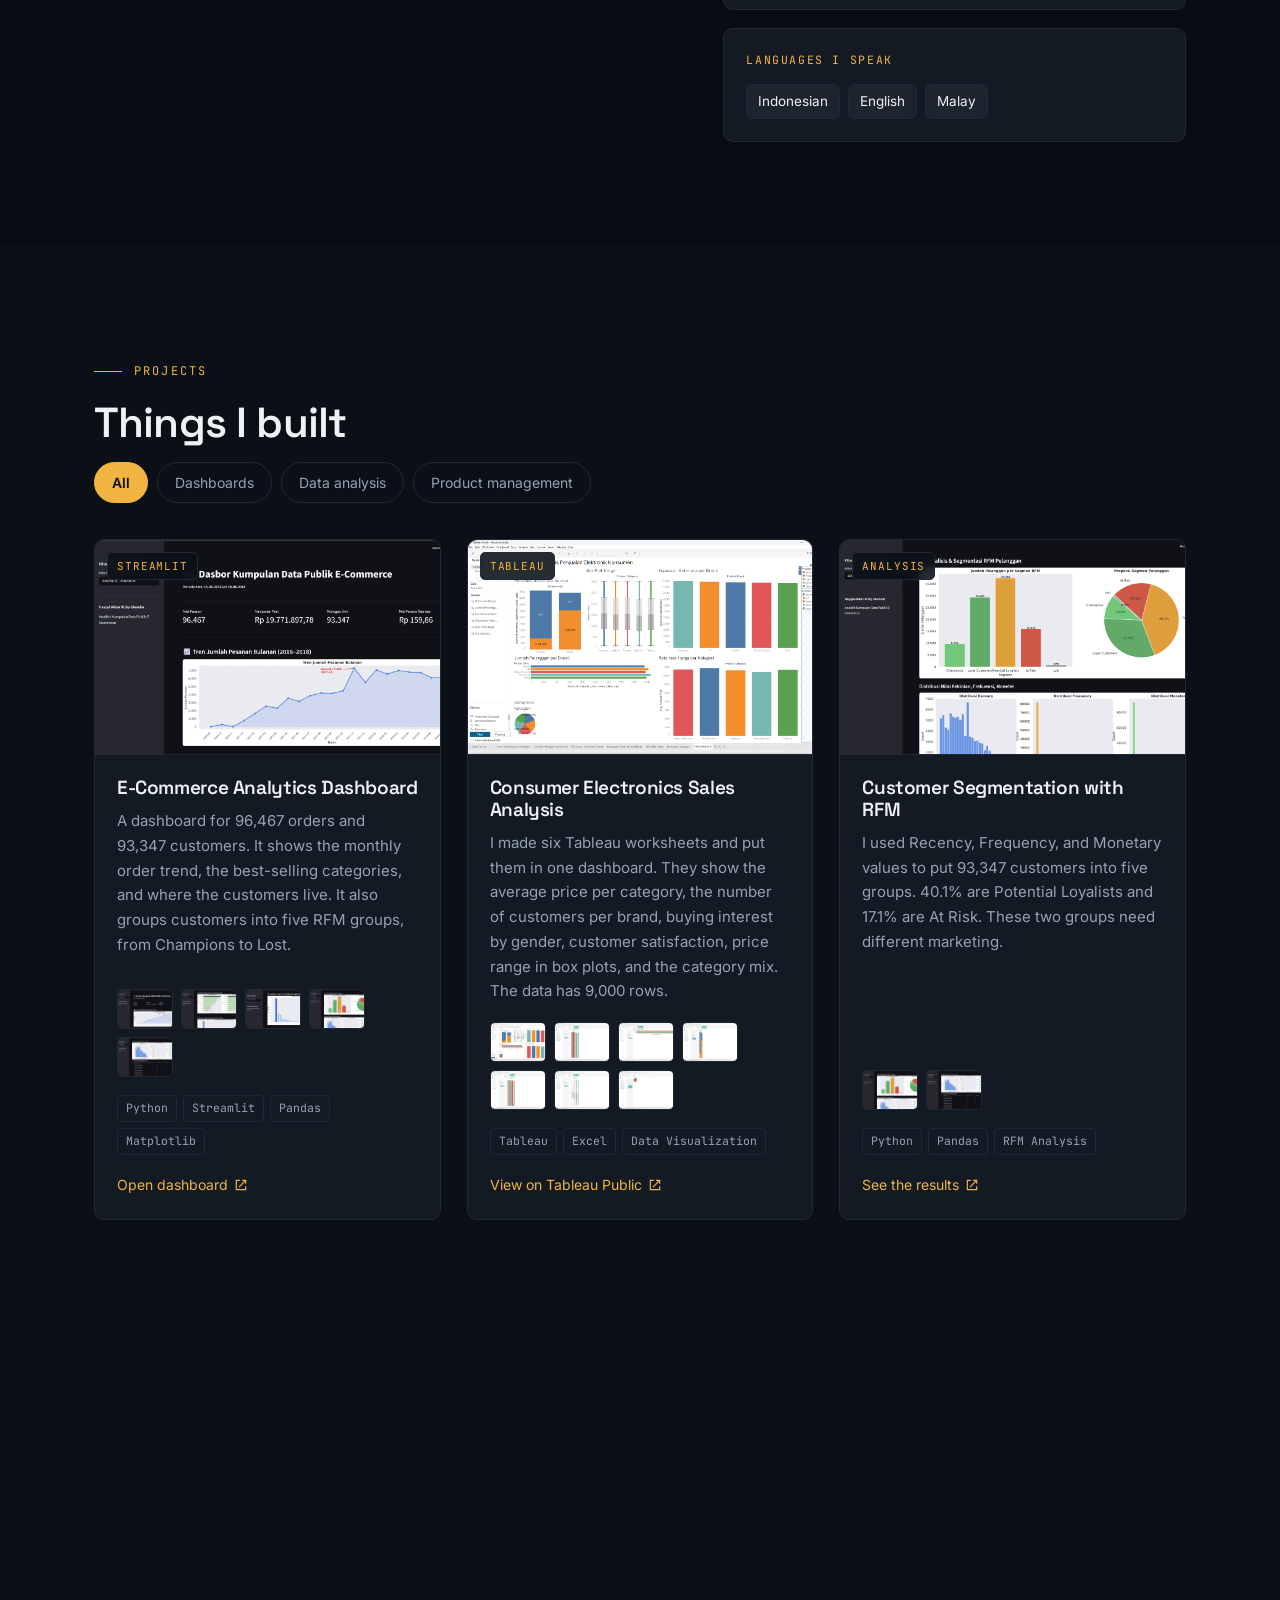
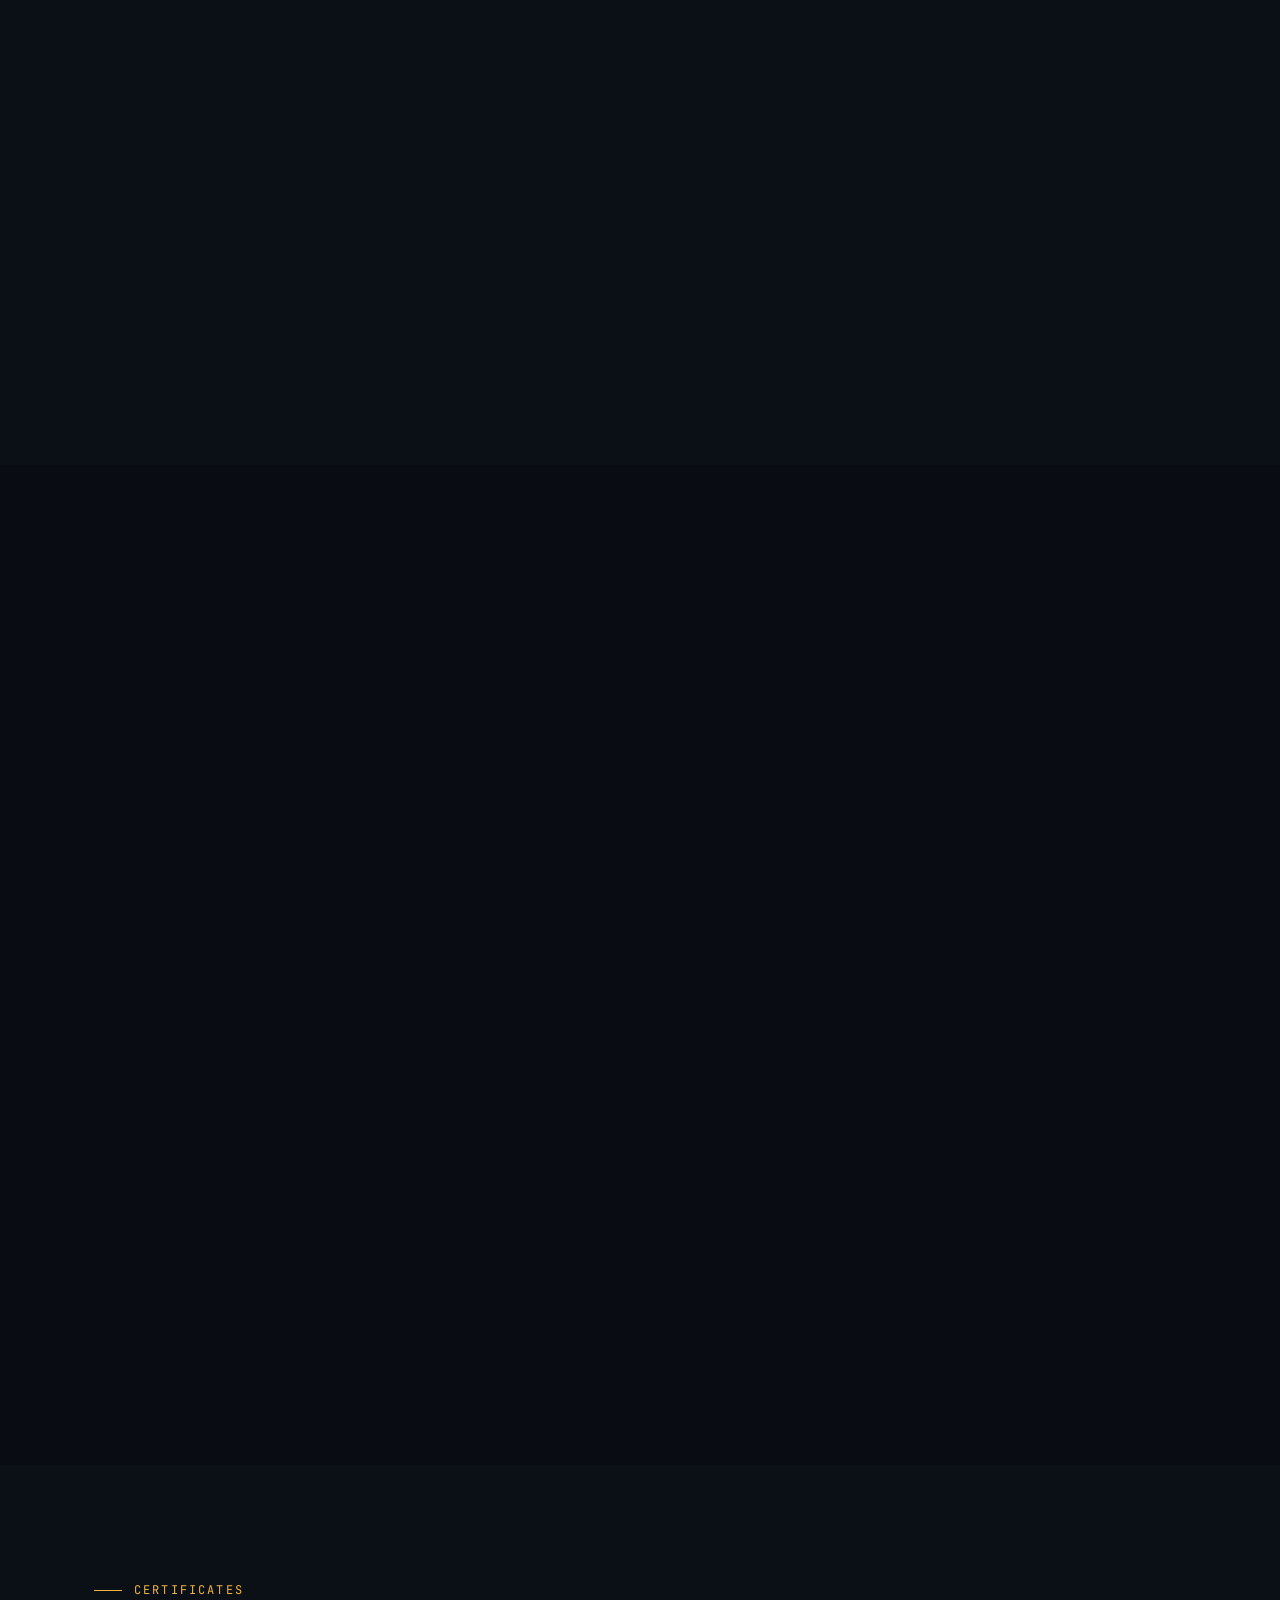
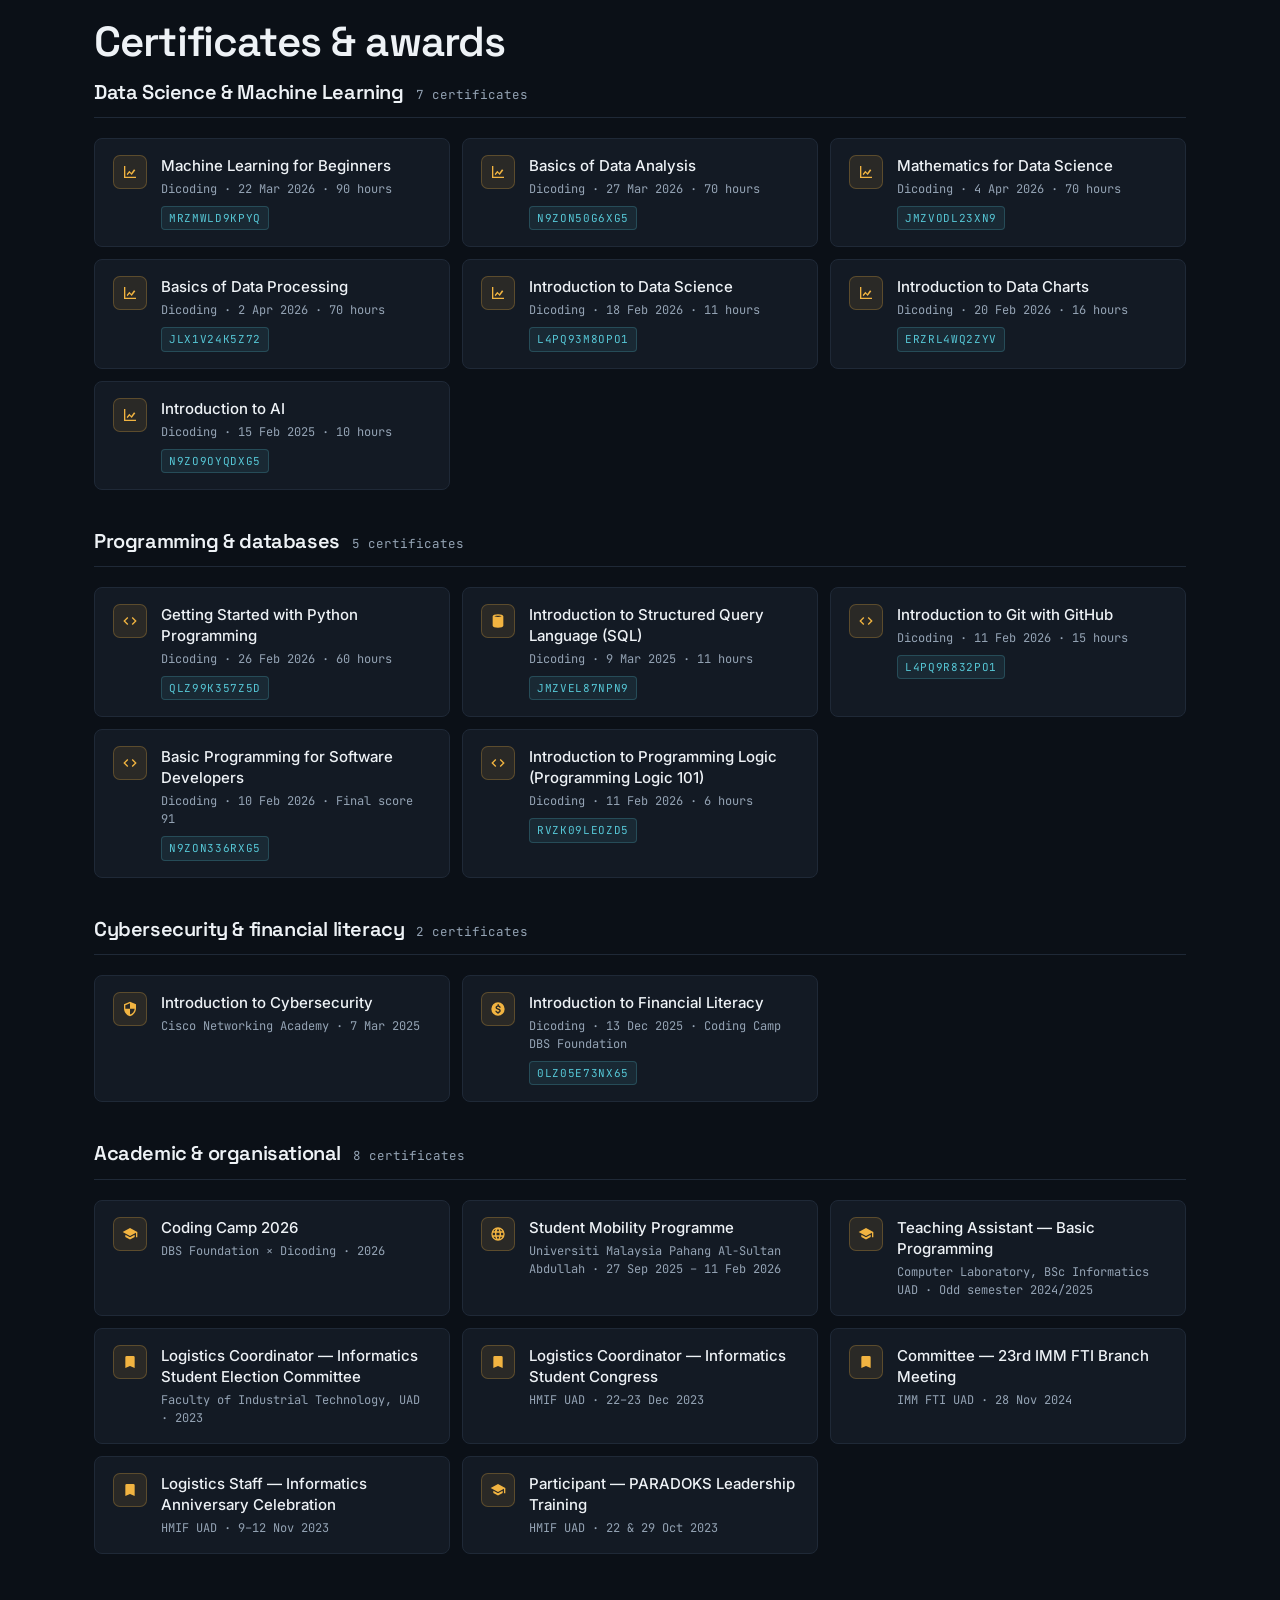
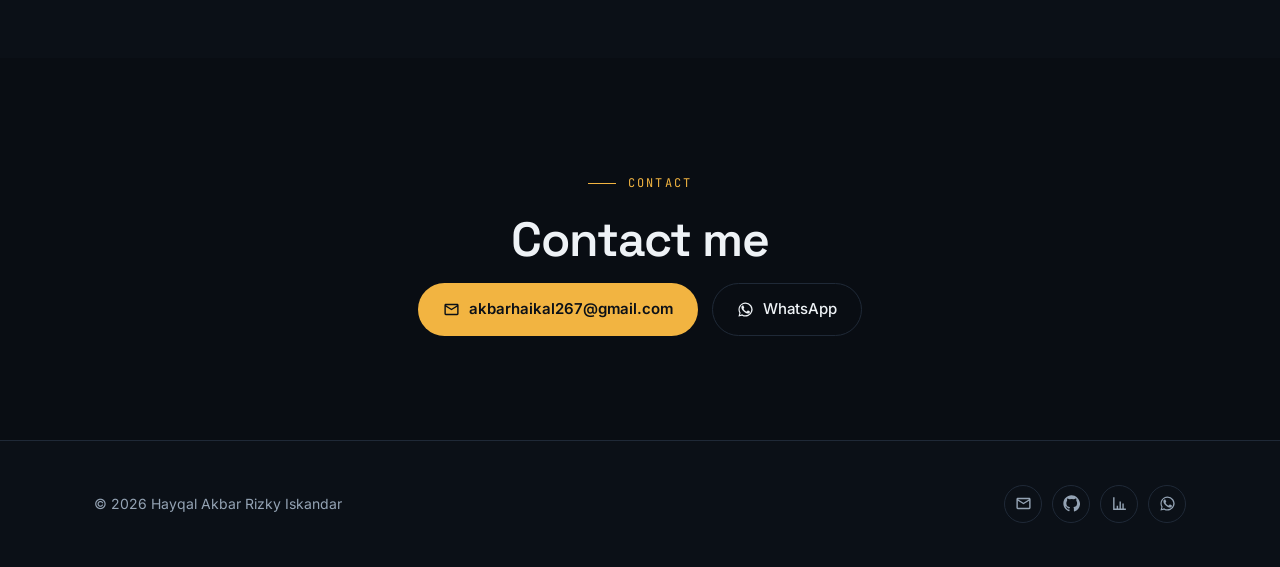
==== commit a41e7000: "Translate site to English and add ATS CV page" ====
--- a/index.html
+++ b/index.html
@@ -1,161 +1,165 @@
 <!DOCTYPE html>
-<html lang="id">
+<html lang="en">
 <head>
 <meta charset="UTF-8">
 <meta name="viewport" content="width=device-width, initial-scale=1.0">
- 
+
 <title>Hayqal Akbar Rizky Iskandar — Data Science &amp; Machine Learning</title>
-<meta name="description" content="Portofolio Hayqal Akbar Rizky Iskandar, mahasiswa Ilmu Komputer Universitas Ahmad Dahlan dengan fokus Data Science dan Machine Learning. Berisi proyek analisis data, dashboard interaktif, dan sertifikasi.">
+<meta name="description" content="Portfolio of Hayqal Akbar Rizky Iskandar. I am a Computer Science student at Universitas Ahmad Dahlan. I work with data, machine learning, Python, SQL, and Tableau.">
 <meta name="author" content="Hayqal Akbar Rizky Iskandar">
- 
+
 <!-- Open Graph -->
 <meta property="og:type" content="website">
 <meta property="og:title" content="Hayqal Akbar Rizky Iskandar — Data Science &amp; Machine Learning">
-<meta property="og:description" content="Mahasiswa Ilmu Komputer UAD. Analisis data, dashboard interaktif, Python, SQL, Tableau.">
+<meta property="og:description" content="Computer Science student at UAD. I build dashboards and analyse data with Python, SQL, and Tableau.">
 <meta property="og:image" content="assets/img/profile.png">
-<meta property="og:locale" content="id_ID">
- 
+<meta property="og:locale" content="en_US">
+
 <!-- Twitter -->
 <meta name="twitter:card" content="summary_large_image">
 <meta name="twitter:title" content="Hayqal Akbar Rizky Iskandar — Data Science &amp; Machine Learning">
-<meta name="twitter:description" content="Mahasiswa Ilmu Komputer UAD. Analisis data, dashboard interaktif, Python, SQL, Tableau.">
+<meta name="twitter:description" content="Computer Science student at UAD. I build dashboards and analyse data with Python, SQL, and Tableau.">
 <meta name="twitter:image" content="assets/img/profile.png">
- 
+
 <link rel="icon" href="data:image/svg+xml,<svg xmlns='http://www.w3.org/2000/svg' viewBox='0 0 32 32'><rect width='32' height='32' rx='7' fill='%230B1017'/><text x='16' y='22' font-family='monospace' font-size='16' font-weight='700' fill='%23F2B441' text-anchor='middle'>H</text></svg>">
- 
+
 <link rel="preconnect" href="https://fonts.googleapis.com">
 <link rel="preconnect" href="https://fonts.gstatic.com" crossorigin>
 <link href="https://fonts.googleapis.com/css2?family=Space+Grotesk:wght@400;500;600;700&family=Inter:wght@400;500;600&family=JetBrains+Mono:wght@400;500&display=swap" rel="stylesheet">
- 
+
 <link rel="stylesheet" href="css/style.css">
 </head>
 <body>
- 
-<a href="#main" class="skip-link">Lompat ke konten utama</a>
- 
+
+<a href="#main" class="skip-link">Skip to main content</a>
+
 <!-- ══════════════════════════════════════════════════════════ NAVBAR -->
 <header class="nav">
   <div class="wrap nav__inner">
     <a href="#home" class="nav__brand">hayqal<span>.</span>akbar</a>
- 
-    <button class="nav__toggle" type="button" aria-label="Buka menu navigasi" aria-expanded="false" aria-controls="nav-menu">
+
+    <button class="nav__toggle" type="button" aria-label="Open navigation menu" aria-expanded="false" aria-controls="nav-menu">
       <span></span><span></span><span></span>
     </button>
- 
-    <nav id="nav-menu" class="nav__menu" aria-label="Navigasi utama">
+
+    <nav id="nav-menu" class="nav__menu" aria-label="Main navigation">
       <ul class="nav__list">
-        <li><a class="nav__link" href="#home">Beranda</a></li>
-        <li><a class="nav__link" href="#about">Tentang</a></li>
-        <li><a class="nav__link" href="#projects">Proyek</a></li>
-        <li><a class="nav__link" href="#journey">Perjalanan</a></li>
-        <li><a class="nav__link" href="#certificates">Sertifikat</a></li>
-        <li><a class="nav__link" href="#contact">Kontak</a></li>
+        <li><a class="nav__link" href="#home">Home</a></li>
+        <li><a class="nav__link" href="#about">About</a></li>
+        <li><a class="nav__link" href="#projects">Projects</a></li>
+        <li><a class="nav__link" href="#journey">Journey</a></li>
+        <li><a class="nav__link" href="#certificates">Certificates</a></li>
+        <li><a class="nav__link" href="cv.html">CV</a></li>
+        <li><a class="nav__link" href="#contact">Contact</a></li>
       </ul>
     </nav>
   </div>
 </header>
- 
+
 <main id="main">
- 
+
 <!-- ════════════════════════════════════════════════════════════ HERO -->
 <section id="home" class="hero">
   <div class="hero__grid" aria-hidden="true"></div>
- 
+
   <div class="wrap">
     <div class="hero__inner">
       <div class="hero__text">
- 
+
         <h1 class="hero__name">Hayqal Akbar<br><em>Rizky Iskandar</em></h1>
- 
+
         <p class="hero__role">Data Science &amp; Machine Learning</p>
- 
+
         <p class="hero__desc">
-          Mahasiswa jurusan Informatika di Universitas Ahmad Dahlan yang memiliki minat kuat di bidang Ilmu Data dan Pembelajaran Mesin. Mahir dalam Python, SQL, dan analisis data berkat program Data Scientist dari DBS Foundation x Dicoding Coding Camp. Peserta program pertukaran internasional di Universiti Malaysia Pahang Sultan Abdullah dengan pengalaman kepemimpinan dan organisasi yang aktif. Sangat bersemangat untuk mengubah data menjadi wawasan yang dapat ditindaklanjuti.
+          I am an Informatics student at Universitas Ahmad Dahlan. I like Data Science and
+          Machine Learning. I use Python, SQL, and data analysis. I learned these skills in the
+          Data Scientist track of the DBS Foundation × Dicoding Coding Camp. I also studied for
+          one semester at Universiti Malaysia Pahang Al-Sultan Abdullah. I enjoy turning data
+          into clear answers.
         </p>
- 
+
         <div class="hero__actions">
           <a class="btn btn--primary" href="#projects">
-            Lihat proyek
+            View projects
             <svg viewBox="0 0 24 24" aria-hidden="true"><path d="M12 4l-1.4 1.4L16.2 11H4v2h12.2l-5.6 5.6L12 20l8-8z"/></svg>
           </a>
-          <a class="btn btn--ghost" href="assets/cv/CV_Hayqal_Akbar_Rizky_Iskandar.pdf" download>
+          <a class="btn btn--ghost" href="cv.html">
             <svg viewBox="0 0 24 24" aria-hidden="true"><path d="M12 16l-5-5h3V4h4v7h3l-5 5zm-7 2h14v2H5v-2z"/></svg>
-            Unduh CV
-          </a>
-        </div>
-      </div>
- 
+            Download CV
+          </a>
+        </div>
+      </div>
+
       <div class="hero__portrait">
         <div class="hero__ring hero__ring--outer" aria-hidden="true"></div>
         <div class="hero__ring" aria-hidden="true"></div>
-        <img src="assets/img/profile.png" alt="Foto profil Hayqal Akbar Rizky Iskandar" width="300" height="300">
+        <img src="assets/img/profile.png" alt="Portrait of Hayqal Akbar Rizky Iskandar" width="300" height="300">
       </div>
     </div>
- 
+
     <div class="hero__stats">
       <div class="stat">
-        <div class="stat__num">96.467</div>
-        <div class="stat__label">Baris data dianalisis</div>
+        <div class="stat__num">96,467</div>
+        <div class="stat__label">Rows of data I analysed</div>
       </div>
       <div class="stat">
         <div class="stat__num">4</div>
-        <div class="stat__label">Proyek portofolio</div>
+        <div class="stat__label">Projects</div>
       </div>
       <div class="stat">
         <div class="stat__num">21</div>
-        <div class="stat__label">Sertifikat terverifikasi</div>
+        <div class="stat__label">Certificates</div>
       </div>
       <div class="stat">
         <div class="stat__num">2</div>
-        <div class="stat__label">Kampus (Indonesia &amp; Malaysia)</div>
+        <div class="stat__label">Campuses (Indonesia &amp; Malaysia)</div>
       </div>
     </div>
   </div>
 </section>
- 
+
 <!-- ═══════════════════════════════════════════════════════════ ABOUT -->
 <section id="about" class="section section--alt">
   <div class="wrap">
     <div class="about__grid">
- 
+
       <div class="about__body reveal">
-        <p class="eyebrow">Tentang saya</p>
- 
+        <p class="eyebrow">About me</p>
+
         <p>
-          Saya <strong>Hayqal Akbar Rizky Iskandar</strong>, mahasiswa Ilmu Komputer
-          di <strong>Universitas Ahmad Dahlan</strong> sejak Oktober 2023. Ketertarikan
-          saya ada pada <strong>Data Science</strong> dan <strong>Machine Learning</strong>:
-          bagian di mana angka berhenti jadi tabel dan mulai menjawab pertanyaan.
+          My name is <strong>Hayqal Akbar Rizky Iskandar</strong>. I am a Computer Science
+          student at <strong>Universitas Ahmad Dahlan</strong>. I started in October 2023.
+          I like <strong>Data Science</strong> and <strong>Machine Learning</strong> because
+          they turn numbers into answers.
         </p>
- 
+
         <p>
-          Pada September 2025 – Februari 2026 saya mengikuti <strong>Student Mobility
-          Programme</strong> di <strong>Universiti Malaysia Pahang Al-Sultan Abdullah</strong>,
-          belajar di lingkungan akademik lintas negara. Saat ini saya juga penerima
-          beasiswa <strong>DBS Foundation × Dicoding Coding Camp</strong> jalur
-          Data Scientist.
+          From September 2025 to February 2026 I joined the <strong>Student Mobility
+          Programme</strong> at <strong>Universiti Malaysia Pahang Al-Sultan Abdullah</strong>.
+          I studied there for one semester. I also have a scholarship from the
+          <strong>DBS Foundation × Dicoding Coding Camp</strong> for the Data Scientist track.
         </p>
- 
+
         <p>
-          Di kampus saya pernah menjadi <strong>Asisten Praktikum Dasar Pemrograman</strong>
-          di Laboratorium Komputer Informatika UAD — pengalaman yang mengajarkan bahwa
-          menjelaskan sesuatu dengan jelas jauh lebih sulit daripada memahaminya sendiri.
-          Saya juga aktif berorganisasi, dari Koordinator Perlengkapan Kongres KBM
-          Informatika hingga Komisi Pemilihan Umum Mahasiswa.
+          At campus I worked as a <strong>Teaching Assistant for Basic Programming</strong>
+          in the UAD Informatics Computer Laboratory. I helped students in the lab. I learned
+          that explaining an idea is harder than learning it. I am also active in student
+          organisations. I was a Logistics Coordinator for the Informatics Student Congress
+          and for the Student Election Committee.
         </p>
       </div>
- 
+
       <div class="stack reveal">
         <div class="stack__group">
-          <div class="stack__label">Bahasa &amp; kueri</div>
+          <div class="stack__label">Programming languages</div>
           <div class="chips">
             <span class="chip">Python</span>
             <span class="chip">SQL</span>
           </div>
         </div>
- 
+
         <div class="stack__group">
-          <div class="stack__label">Analisis data</div>
+          <div class="stack__label">Data analysis</div>
           <div class="chips">
             <span class="chip">Pandas</span>
             <span class="chip">NumPy</span>
@@ -163,25 +167,25 @@
             <span class="chip">Seaborn</span>
           </div>
         </div>
- 
+
         <div class="stack__group">
-          <div class="stack__label">Visualisasi &amp; dashboard</div>
+          <div class="stack__label">Charts &amp; dashboards</div>
           <div class="chips">
             <span class="chip">Streamlit</span>
             <span class="chip">Tableau</span>
             <span class="chip">Excel</span>
           </div>
         </div>
- 
+
         <div class="stack__group">
-          <div class="stack__label">Alat kerja</div>
+          <div class="stack__label">Tools</div>
           <div class="chips">
             <span class="chip">Git</span>
             <span class="chip">GitHub</span>
             <span class="chip">Jupyter Notebook</span>
           </div>
         </div>
- 
+
         <div class="stack__group">
           <div class="stack__label">Product &amp; project</div>
           <div class="chips">
@@ -190,560 +194,560 @@
             <span class="chip">Backlog &amp; sprint</span>
           </div>
         </div>
- 
+
         <div class="stack__group">
-          <div class="stack__label">Bahasa</div>
+          <div class="stack__label">Languages I speak</div>
           <div class="chips">
-            <span class="chip">Indonesia</span>
-            <span class="chip">Inggris</span>
-            <span class="chip">Melayu</span>
-          </div>
-        </div>
-      </div>
- 
+            <span class="chip">Indonesian</span>
+            <span class="chip">English</span>
+            <span class="chip">Malay</span>
+          </div>
+        </div>
+      </div>
+
     </div>
   </div>
 </section>
- 
+
 <!-- ════════════════════════════════════════════════════════ PROJECTS -->
 <section id="projects" class="section">
   <div class="wrap">
-    <p class="eyebrow reveal">Proyek</p>
-    <h2 class="section-title reveal">Yang sudah saya bangun</h2>
-    
- 
-    <div class="filters reveal" role="group" aria-label="Saring proyek berdasarkan kategori">
-      <button class="filter is-active" type="button" data-filter="all" aria-pressed="true">Semua</button>
-      <button class="filter" type="button" data-filter="dashboard" aria-pressed="false">Dashboard</button>
-      <button class="filter" type="button" data-filter="analysis" aria-pressed="false">Analisis data</button>
+    <p class="eyebrow reveal">Projects</p>
+    <h2 class="section-title reveal">Things I built</h2>
+
+
+    <div class="filters reveal" role="group" aria-label="Filter projects by category">
+      <button class="filter is-active" type="button" data-filter="all" aria-pressed="true">All</button>
+      <button class="filter" type="button" data-filter="dashboard" aria-pressed="false">Dashboards</button>
+      <button class="filter" type="button" data-filter="analysis" aria-pressed="false">Data analysis</button>
       <button class="filter" type="button" data-filter="product" aria-pressed="false">Product management</button>
     </div>
- 
+
     <div class="projects">
- 
-      <!-- Proyek 1 — Streamlit -->
+
+      <!-- Project 1 — Streamlit -->
       <article class="card reveal" data-cat="dashboard">
         <div class="card__media">
           <img src="assets/img/proj-ecommerce-1.png"
-               alt="Tampilan dashboard analisis e-commerce dengan grafik tren pesanan bulanan"
+               alt="E-commerce analytics dashboard showing the monthly order trend"
                loading="lazy" width="800" height="500">
           <span class="card__tag">Streamlit</span>
         </div>
- 
+
         <div class="card__body">
-          <h3 class="card__title">Dashboard Analisis E-Commerce</h3>
- 
+          <h3 class="card__title">E-Commerce Analytics Dashboard</h3>
+
           <p class="card__text">
-            Dashboard interaktif untuk 96.467 pesanan dan 93.347 pelanggan.
-            Menampilkan tren pesanan bulanan, kategori terlaris, sebaran pelanggan
-            per wilayah, serta segmentasi RFM yang memisahkan pelanggan menjadi
-            lima kelompok — dari Champions sampai Lost.
+            A dashboard for 96,467 orders and 93,347 customers. It shows the monthly
+            order trend, the best-selling categories, and where the customers live.
+            It also groups customers into five RFM groups, from Champions to Lost.
           </p>
- 
+
           <div class="shots">
             <button class="shot" type="button"
                     data-lightbox="assets/img/proj-ecommerce-1.png"
-                    data-caption="Ikhtisar KPI dan tren pesanan bulanan">
-              <img src="assets/img/proj-ecommerce-1.png" alt="Ikhtisar KPI dan tren pesanan" loading="lazy">
+                    data-caption="KPI overview and monthly order trend">
+              <img src="assets/img/proj-ecommerce-1.png" alt="KPI overview and order trend" loading="lazy">
             </button>
             <button class="shot" type="button"
                     data-lightbox="assets/img/proj-ecommerce-2.png"
-                    data-caption="Kategori produk terlaris dan pendapatan tertinggi">
-              <img src="assets/img/proj-ecommerce-2.png" alt="Kategori produk terlaris" loading="lazy">
+                    data-caption="Best-selling product categories and highest revenue">
+              <img src="assets/img/proj-ecommerce-2.png" alt="Best-selling product categories" loading="lazy">
             </button>
             <button class="shot" type="button"
                     data-lightbox="assets/img/proj-ecommerce-3.png"
-                    data-caption="Distribusi geografis pelanggan per negara bagian">
-              <img src="assets/img/proj-ecommerce-3.png" alt="Distribusi geografis pelanggan" loading="lazy">
+                    data-caption="Geographic customer distribution by state">
+              <img src="assets/img/proj-ecommerce-3.png" alt="Geographic customer distribution" loading="lazy">
             </button>
             <button class="shot" type="button"
                     data-lightbox="assets/img/proj-ecommerce-4.png"
-                    data-caption="Analisis dan segmentasi RFM pelanggan">
-              <img src="assets/img/proj-ecommerce-4.png" alt="Segmentasi RFM pelanggan" loading="lazy">
+                    data-caption="RFM customer analysis and segmentation">
+              <img src="assets/img/proj-ecommerce-4.png" alt="RFM customer segmentation" loading="lazy">
             </button>
             <button class="shot" type="button"
                     data-lightbox="assets/img/proj-ecommerce-5.png"
-                    data-caption="Distribusi Recency, Frequency, Monetary dan 10 pelanggan teratas">
-              <img src="assets/img/proj-ecommerce-5.png" alt="Distribusi RFM dan pelanggan teratas" loading="lazy">
-            </button>
-          </div>
- 
+                    data-caption="Recency, Frequency, Monetary distribution and top 10 customers">
+              <img src="assets/img/proj-ecommerce-5.png" alt="RFM distribution and top customers" loading="lazy">
+            </button>
+          </div>
+
           <div class="card__stack">
             <span>Python</span><span>Streamlit</span><span>Pandas</span><span>Matplotlib</span>
           </div>
- 
+
           <div class="card__links">
             <a class="card__link" href="https://e-commerce-public-dataset-dashboard-mpd6p6ep9wwbbbbmcx4zt6.streamlit.app/" target="_blank" rel="noopener">
-              Buka dashboard
+              Open dashboard
               <svg viewBox="0 0 24 24" aria-hidden="true"><path d="M14 3v2h3.6l-9.8 9.8 1.4 1.4L19 6.4V10h2V3h-7zM5 5h5V3H3v18h18v-7h-2v5H5V5z"/></svg>
             </a>
           </div>
         </div>
       </article>
- 
-      <!-- Proyek 2 — Tableau -->
+
+      <!-- Project 2 — Tableau -->
       <article class="card reveal" data-cat="dashboard">
         <div class="card__media">
           <img src="assets/img/proj-tableau-dashboard.png"
-               alt="Dashboard Tableau analisis penjualan elektronik konsumen"
+               alt="Tableau dashboard analysing consumer electronics sales"
                loading="lazy" width="800" height="500">
           <span class="card__tag">Tableau</span>
         </div>
- 
+
         <div class="card__body">
-          <h3 class="card__title">Analisis Penjualan Elektronik Konsumen</h3>
- 
+          <h3 class="card__title">Consumer Electronics Sales Analysis</h3>
+
           <p class="card__text">
-            Enam worksheet Tableau yang disusun jadi satu dashboard: rata-rata harga
-            per kategori, jumlah pelanggan per merek, niat beli berdasarkan gender,
-            kepuasan pelanggan, sebaran harga lewat box plot, dan komposisi kategori.
-            Dibangun dari 9.000 baris data penjualan.
+            I made six Tableau worksheets and put them in one dashboard. They show the
+            average price per category, the number of customers per brand, buying interest
+            by gender, customer satisfaction, price range in box plots, and the category mix.
+            The data has 9,000 rows.
           </p>
- 
+
           <div class="shots">
             <button class="shot" type="button"
                     data-lightbox="assets/img/proj-tableau-dashboard.png"
-                    data-caption="Dashboard gabungan enam worksheet">
-              <img src="assets/img/proj-tableau-dashboard.png" alt="Dashboard gabungan" loading="lazy">
+                    data-caption="Combined dashboard of six worksheets">
+              <img src="assets/img/proj-tableau-dashboard.png" alt="Combined dashboard" loading="lazy">
             </button>
             <button class="shot" type="button"
                     data-lightbox="assets/img/proj-tableau-1.png"
-                    data-caption="Rata-rata harga per kategori produk">
-              <img src="assets/img/proj-tableau-1.png" alt="Rata-rata harga per kategori" loading="lazy">
+                    data-caption="Average price per product category">
+              <img src="assets/img/proj-tableau-1.png" alt="Average price per category" loading="lazy">
             </button>
             <button class="shot" type="button"
                     data-lightbox="assets/img/proj-tableau-2.png"
-                    data-caption="Jumlah pelanggan per merek produk">
-              <img src="assets/img/proj-tableau-2.png" alt="Jumlah pelanggan per merek" loading="lazy">
+                    data-caption="Customer count per product brand">
+              <img src="assets/img/proj-tableau-2.png" alt="Customer count per brand" loading="lazy">
             </button>
             <button class="shot" type="button"
                     data-lightbox="assets/img/proj-tableau-3.png"
-                    data-caption="Niat beli berdasarkan gender">
-              <img src="assets/img/proj-tableau-3.png" alt="Niat beli per gender" loading="lazy">
+                    data-caption="Purchase intent by gender">
+              <img src="assets/img/proj-tableau-3.png" alt="Purchase intent by gender" loading="lazy">
             </button>
             <button class="shot" type="button"
                     data-lightbox="assets/img/proj-tableau-4.png"
-                    data-caption="Kepuasan pelanggan per merek">
-              <img src="assets/img/proj-tableau-4.png" alt="Kepuasan pelanggan per merek" loading="lazy">
+                    data-caption="Customer satisfaction per brand">
+              <img src="assets/img/proj-tableau-4.png" alt="Customer satisfaction per brand" loading="lazy">
             </button>
             <button class="shot" type="button"
                     data-lightbox="assets/img/proj-tableau-5.png"
-                    data-caption="Box plot sebaran harga per kategori">
-              <img src="assets/img/proj-tableau-5.png" alt="Box plot sebaran harga" loading="lazy">
+                    data-caption="Box plot of price spread per category">
+              <img src="assets/img/proj-tableau-5.png" alt="Box plot of price spread" loading="lazy">
             </button>
             <button class="shot" type="button"
                     data-lightbox="assets/img/proj-tableau-6.png"
-                    data-caption="Komposisi kategori produk">
-              <img src="assets/img/proj-tableau-6.png" alt="Komposisi kategori produk" loading="lazy">
-            </button>
-          </div>
- 
+                    data-caption="Product category mix">
+              <img src="assets/img/proj-tableau-6.png" alt="Product category mix" loading="lazy">
+            </button>
+          </div>
+
           <div class="card__stack">
             <span>Tableau</span><span>Excel</span><span>Data Visualization</span>
           </div>
- 
+
           <div class="card__links">
             <a class="card__link" href="https://public.tableau.com/app/profile/hayqal.akbar.rizky.iskandar/vizzes" target="_blank" rel="noopener">
-              Lihat di Tableau Public
+              View on Tableau Public
               <svg viewBox="0 0 24 24" aria-hidden="true"><path d="M14 3v2h3.6l-9.8 9.8 1.4 1.4L19 6.4V10h2V3h-7zM5 5h5V3H3v18h18v-7h-2v5H5V5z"/></svg>
             </a>
           </div>
         </div>
       </article>
- 
-      <!-- Proyek 3 — Segmentasi RFM -->
+
+      <!-- Project 3 — RFM segmentation -->
       <article class="card reveal" data-cat="analysis">
         <div class="card__media">
           <img src="assets/img/proj-ecommerce-4.png"
-               alt="Grafik segmentasi RFM pelanggan dengan diagram batang dan pie"
+               alt="RFM customer segmentation charts with bar and pie diagrams"
                loading="lazy" width="800" height="500">
-          <span class="card__tag">Analisis</span>
-        </div>
- 
+          <span class="card__tag">Analysis</span>
+        </div>
+
         <div class="card__body">
-          <h3 class="card__title">Segmentasi Pelanggan dengan RFM</h3>
- 
+          <h3 class="card__title">Customer Segmentation with RFM</h3>
+
           <p class="card__text">
-            Analisis Recency, Frequency, Monetary untuk mengelompokkan 93.347 pelanggan
-            ke lima segmen. Hasilnya: 40,1% masuk Potential Loyalists dan 17,1% berstatus
-            At Risk — dua kelompok yang butuh perlakuan pemasaran berbeda.
+            I used Recency, Frequency, and Monetary values to put 93,347 customers into
+            five groups. 40.1% are Potential Loyalists and 17.1% are At Risk. These two
+            groups need different marketing.
           </p>
- 
+
           <div class="shots">
             <button class="shot" type="button"
                     data-lightbox="assets/img/proj-ecommerce-4.png"
-                    data-caption="Jumlah dan proporsi pelanggan per segmen RFM">
-              <img src="assets/img/proj-ecommerce-4.png" alt="Segmen RFM" loading="lazy">
+                    data-caption="Customer count and share per RFM segment">
+              <img src="assets/img/proj-ecommerce-4.png" alt="RFM segments" loading="lazy">
             </button>
             <button class="shot" type="button"
                     data-lightbox="assets/img/proj-ecommerce-5.png"
-                    data-caption="Distribusi nilai Recency, Frequency, Monetary">
-              <img src="assets/img/proj-ecommerce-5.png" alt="Distribusi nilai RFM" loading="lazy">
-            </button>
-          </div>
- 
+                    data-caption="Distribution of Recency, Frequency and Monetary values">
+              <img src="assets/img/proj-ecommerce-5.png" alt="Distribution of RFM values" loading="lazy">
+            </button>
+          </div>
+
           <div class="card__stack">
             <span>Python</span><span>Pandas</span><span>RFM Analysis</span>
           </div>
- 
+
           <div class="card__links">
             <a class="card__link" href="https://e-commerce-public-dataset-dashboard-mpd6p6ep9wwbbbbmcx4zt6.streamlit.app/" target="_blank" rel="noopener">
-              Lihat hasilnya
+              See the results
               <svg viewBox="0 0 24 24" aria-hidden="true"><path d="M14 3v2h3.6l-9.8 9.8 1.4 1.4L19 6.4V10h2V3h-7zM5 5h5V3H3v18h18v-7h-2v5H5V5z"/></svg>
             </a>
           </div>
         </div>
       </article>
- 
-      <!-- Proyek 4 — Product Management -->
+
+      <!-- Project 4 — Product Management -->
       <article class="card reveal" data-cat="product">
         <div class="card__media">
           <img src="assets/projects/pm-cover.png"
-               alt="Analisis produk GrabFood: profil pelanggan, nilai produk, dan perbandingan kompetitor"
+               alt="GrabFood product analysis: customer profile, product value, and competitor comparison"
                loading="lazy" width="800" height="500">
           <span class="card__tag">Product</span>
         </div>
- 
+
         <div class="card__body">
-          <h3 class="card__title">Analisis Produk &amp; Perencanaan Fitur GrabFood</h3>
- 
+          <h3 class="card__title">GrabFood Product Analysis &amp; Feature Planning</h3>
+
           <p class="card__text">
-            Studi kasus product management delapan sesi: dari analisis 2.000 ulasan
-            Play Store sampai backlog sprint yang siap dikerjakan. Temuan utamanya,
-            keluhan promo muncul di 164 ulasan dengan rata-rata rating 2,62 — dan
-            pelanggan GrabUnlimited justru merasa langganannya tidak terasa.
+            A product management case study in eight sessions. I read 2,000 Play Store
+            reviews and made a sprint backlog. I found 164 reviews about promo problems
+            with an average rating of 2.62. Many GrabUnlimited users also said they do not
+            feel the value of their subscription.
           </p>
- 
+
           <div class="shots">
             <button class="shot" type="button"
                     data-lightbox="assets/projects/pm-cover.png"
-                    data-caption="Analisis produk: profil pelanggan dan perbandingan kompetitor">
-              <img src="assets/projects/pm-cover.png" alt="Analisis produk GrabFood" loading="lazy">
+                    data-caption="Product analysis: customer profile and competitor comparison">
+              <img src="assets/projects/pm-cover.png" alt="GrabFood product analysis" loading="lazy">
             </button>
             <button class="shot" type="button"
                     data-lightbox="assets/projects/pm-strategy.png"
-                    data-caption="Product vision dan strategi fitur Kode Promo">
-              <img src="assets/projects/pm-strategy.png" alt="Strategi produk" loading="lazy">
+                    data-caption="Product vision and strategy for the Promo Code feature">
+              <img src="assets/projects/pm-strategy.png" alt="Product strategy" loading="lazy">
             </button>
             <button class="shot" type="button"
                     data-lightbox="assets/projects/pm-discovery.png"
-                    data-caption="Problem discovery dan solusi prioritas">
+                    data-caption="Problem discovery and prioritised solutions">
               <img src="assets/projects/pm-discovery.png" alt="Problem discovery" loading="lazy">
             </button>
             <button class="shot" type="button"
                     data-lightbox="assets/projects/pm-prd.png"
-                    data-caption="Product Requirement Document dengan user stories">
+                    data-caption="Product Requirement Document with user stories">
               <img src="assets/projects/pm-prd.png" alt="Product Requirement Document" loading="lazy">
             </button>
             <button class="shot" type="button"
                     data-lightbox="assets/projects/pm-backlog.png"
-                    data-caption="Backlog dua sprint dengan timeline dan definition of done">
-              <img src="assets/projects/pm-backlog.png" alt="Backlog sprint" loading="lazy">
-            </button>
-          </div>
- 
+                    data-caption="Two-sprint backlog with timeline and definition of done">
+              <img src="assets/projects/pm-backlog.png" alt="Sprint backlog" loading="lazy">
+            </button>
+          </div>
+
           <div class="card__stack">
             <span>Product Management</span><span>User Research</span><span>PRD</span><span>Agile</span>
           </div>
- 
+
           <div class="card__links">
             <a class="card__link" href="assets/projects/product-project-management-grabfood.pdf" target="_blank" rel="noopener">
-              Buka dokumen lengkap
+              Open the full document
               <svg viewBox="0 0 24 24" aria-hidden="true"><path d="M14 3v2h3.6l-9.8 9.8 1.4 1.4L19 6.4V10h2V3h-7zM5 5h5V3H3v18h18v-7h-2v5H5V5z"/></svg>
             </a>
           </div>
         </div>
       </article>
- 
+
     </div>
   </div>
 </section>
+
 <!-- ═════════════════════════════════════════════════════════ JOURNEY -->
 <section id="journey" class="section section--alt">
   <div class="wrap">
-    <p class="eyebrow reveal">Perjalanan</p>
-    <h2 class="section-title reveal">Pendidikan &amp; organisasi</h2>
- 
+    <p class="eyebrow reveal">Journey</p>
+    <h2 class="section-title reveal">Education &amp; organisations</h2>
+
     <div class="about__grid">
- 
+
       <div class="reveal">
-        <h3 class="cert-group__title" style="margin-bottom:22px;">Pendidikan &amp; program</h3>
- 
+        <h3 class="cert-group__title" style="margin-bottom:22px;">Education &amp; programmes</h3>
+
         <div class="timeline">
           <div class="tl-item">
             <div class="tl-date">Sep 2025 — Feb 2026</div>
             <h4 class="tl-title">Student Mobility Programme</h4>
             <p class="tl-place">Universiti Malaysia Pahang Al-Sultan Abdullah</p>
-            <p class="tl-note">Program mobilitas mahasiswa lintas negara di bidang Informatika.</p>
-          </div>
- 
+            <p class="tl-note">One semester of Informatics study in Malaysia.</p>
+          </div>
+
           <div class="tl-item">
             <div class="tl-date">2026</div>
             <h4 class="tl-title">DBS Foundation × Dicoding Coding Camp</h4>
-            <p class="tl-place">Beasiswa jalur Data Scientist</p>
-            <p class="tl-note">Pelatihan intensif Python, SQL, analisis data, dan machine learning.</p>
-          </div>
- 
+            <p class="tl-place">Scholarship, Data Scientist track</p>
+            <p class="tl-note">Training in Python, SQL, data analysis, and machine learning.</p>
+          </div>
+
           <div class="tl-item">
-            <div class="tl-date">Okt 2023 — sekarang</div>
-            <h4 class="tl-title">S1 Informatika</h4>
+            <div class="tl-date">Oct 2023 — present</div>
+            <h4 class="tl-title">BSc in Informatics</h4>
             <p class="tl-place">Universitas Ahmad Dahlan, Yogyakarta</p>
-            <p class="tl-note">Fokus pada Data Science dan Machine Learning.</p>
-          </div>
- 
+            <p class="tl-note">I focus on Data Science and Machine Learning.</p>
+          </div>
+
           <div class="tl-item">
             <div class="tl-date">Sep 2023 — Jan 2024</div>
-            <h4 class="tl-title">Pelatihan kepemimpinan</h4>
+            <h4 class="tl-title">Leadership training</h4>
             <p class="tl-place">Universitas Ahmad Dahlan &amp; HMID UAD</p>
-            <p class="tl-note">Dahlan Muda Mengabdi, PARADOKS, dan pelatihan soft skill.</p>
-          </div>
-        </div>
-      </div>
- 
+            <p class="tl-note">Dahlan Muda Mengabdi, PARADOKS, and soft skills training.</p>
+          </div>
+        </div>
+      </div>
+
       <div class="reveal">
-        <h3 class="cert-group__title" style="margin-bottom:22px;">Pengalaman organisasi</h3>
- 
+        <h3 class="cert-group__title" style="margin-bottom:22px;">Organisational experience</h3>
+
         <div class="timeline">
           <div class="tl-item">
-            <div class="tl-date">Semester Gasal 2024/2025</div>
-            <h4 class="tl-title">Asisten Praktikum Dasar Pemrograman</h4>
-            <p class="tl-place">Laboratorium Komputer S1 Informatika UAD</p>
-            <p class="tl-note">Mendampingi mahasiswa pada praktikum dasar pemrograman di Laboratorium Jaringan.</p>
-          </div>
- 
+            <div class="tl-date">Odd semester 2024/2025</div>
+            <h4 class="tl-title">Teaching Assistant — Basic Programming</h4>
+            <p class="tl-place">Computer Laboratory, BSc Informatics, UAD</p>
+            <p class="tl-note">I helped students during basic programming labs in the Networking Laboratory.</p>
+          </div>
+
           <div class="tl-item">
             <div class="tl-date">Nov 2024</div>
-            <h4 class="tl-title">Panitia Musyawarah Komisariat XXIII</h4>
-            <p class="tl-place">IMM Fakultas Teknologi Industri UAD</p>
-          </div>
- 
+            <h4 class="tl-title">Committee Member, 23rd Branch Meeting</h4>
+            <p class="tl-place">IMM, Faculty of Industrial Technology, UAD</p>
+          </div>
+
           <div class="tl-item">
-            <div class="tl-date">Des 2023</div>
-            <h4 class="tl-title">Koordinator Perlengkapan</h4>
-            <p class="tl-place">Komisi Pemilihan Umum Mahasiswa Informatika</p>
-          </div>
- 
+            <div class="tl-date">Dec 2023</div>
+            <h4 class="tl-title">Logistics Coordinator</h4>
+            <p class="tl-place">Informatics Student Election Committee</p>
+          </div>
+
           <div class="tl-item">
-            <div class="tl-date">Des 2023</div>
-            <h4 class="tl-title">Koordinator Perlengkapan</h4>
-            <p class="tl-place">Kongres KBM Informatika, HMIF UAD</p>
-          </div>
- 
+            <div class="tl-date">Dec 2023</div>
+            <h4 class="tl-title">Logistics Coordinator</h4>
+            <p class="tl-place">Informatics Student Congress, HMIF UAD</p>
+          </div>
+
           <div class="tl-item">
             <div class="tl-date">Nov 2023</div>
-            <h4 class="tl-title">Staf Perlengkapan</h4>
+            <h4 class="tl-title">Logistics Staff</h4>
             <p class="tl-place">Informatics Anniversary Celebration, HMIF UAD</p>
           </div>
         </div>
       </div>
- 
+
     </div>
   </div>
 </section>
- 
+
 <!-- ════════════════════════════════════════════════════ CERTIFICATES -->
 <section id="certificates" class="section">
   <div class="wrap">
-    <p class="eyebrow reveal">Sertifikat</p>
-    <h2 class="section-title reveal">Sertifikat &amp; penghargaan</h2>
-    
- 
+    <p class="eyebrow reveal">Certificates</p>
+    <h2 class="section-title reveal">Certificates &amp; awards</h2>
+
+
     <div class="cert-groups">
- 
+
       <!-- ───────────────────────── Data Science & ML -->
       <div class="cert-group reveal">
         <div class="cert-group__head">
           <h3 class="cert-group__title">Data Science &amp; Machine Learning</h3>
-          <span class="cert-group__count">7 sertifikat</span>
+          <span class="cert-group__count">7 certificates</span>
         </div>
         <div class="cert-list">
- 
+
           <a class="cert" href="assets/certificates/dicoding-machine-learning-pemula.pdf" target="_blank" rel="noopener">
             <div class="cert__mark">
               <svg viewBox="0 0 24 24" aria-hidden="true"><path d="M3 3h2v16h16v2H3V3zm4 12l4-5 3 3.5L18 8l2 1.5-5.5 7-3-3.5L8 17l-1-2z"/></svg>
             </div>
             <div class="cert__info">
-              <div class="cert__name">Belajar Machine Learning untuk Pemula</div>
-              <div class="cert__meta">Dicoding · 22 Mar 2026 · 90 jam</div>
+              <div class="cert__name">Machine Learning for Beginners</div>
+              <div class="cert__meta">Dicoding · 22 Mar 2026 · 90 hours</div>
               <div class="cert__code">MRZMWLD9KPYQ</div>
             </div>
           </a>
- 
+
           <a class="cert" href="assets/certificates/dicoding-fundamental-analisis-data.pdf" target="_blank" rel="noopener">
             <div class="cert__mark">
               <svg viewBox="0 0 24 24" aria-hidden="true"><path d="M3 3h2v16h16v2H3V3zm4 12l4-5 3 3.5L18 8l2 1.5-5.5 7-3-3.5L8 17l-1-2z"/></svg>
             </div>
             <div class="cert__info">
-              <div class="cert__name">Belajar Fundamental Analisis Data</div>
-              <div class="cert__meta">Dicoding · 27 Mar 2026 · 70 jam</div>
+              <div class="cert__name">Basics of Data Analysis</div>
+              <div class="cert__meta">Dicoding · 27 Mar 2026 · 70 hours</div>
               <div class="cert__code">N9ZON50G6XG5</div>
             </div>
           </a>
- 
+
           <a class="cert" href="assets/certificates/dicoding-matematika-data-science.pdf" target="_blank" rel="noopener">
             <div class="cert__mark">
               <svg viewBox="0 0 24 24" aria-hidden="true"><path d="M3 3h2v16h16v2H3V3zm4 12l4-5 3 3.5L18 8l2 1.5-5.5 7-3-3.5L8 17l-1-2z"/></svg>
             </div>
             <div class="cert__info">
-              <div class="cert__name">Belajar Matematika untuk Data Science</div>
-              <div class="cert__meta">Dicoding · 4 Apr 2026 · 70 jam</div>
+              <div class="cert__name">Mathematics for Data Science</div>
+              <div class="cert__meta">Dicoding · 4 Apr 2026 · 70 hours</div>
               <div class="cert__code">JMZVODL23XN9</div>
             </div>
           </a>
- 
+
           <a class="cert" href="assets/certificates/dicoding-fundamental-pemrosesan-data.pdf" target="_blank" rel="noopener">
             <div class="cert__mark">
               <svg viewBox="0 0 24 24" aria-hidden="true"><path d="M3 3h2v16h16v2H3V3zm4 12l4-5 3 3.5L18 8l2 1.5-5.5 7-3-3.5L8 17l-1-2z"/></svg>
             </div>
             <div class="cert__info">
-              <div class="cert__name">Belajar Fundamental Pemrosesan Data</div>
-              <div class="cert__meta">Dicoding · 2 Apr 2026 · 70 jam</div>
+              <div class="cert__name">Basics of Data Processing</div>
+              <div class="cert__meta">Dicoding · 2 Apr 2026 · 70 hours</div>
               <div class="cert__code">JLX1V24K5Z72</div>
             </div>
           </a>
- 
+
           <a class="cert" href="assets/certificates/dicoding-dasar-data-science.pdf" target="_blank" rel="noopener">
             <div class="cert__mark">
               <svg viewBox="0 0 24 24" aria-hidden="true"><path d="M3 3h2v16h16v2H3V3zm4 12l4-5 3 3.5L18 8l2 1.5-5.5 7-3-3.5L8 17l-1-2z"/></svg>
             </div>
             <div class="cert__info">
-              <div class="cert__name">Belajar Dasar Data Science</div>
-              <div class="cert__meta">Dicoding · 18 Feb 2026 · 11 jam</div>
+              <div class="cert__name">Introduction to Data Science</div>
+              <div class="cert__meta">Dicoding · 18 Feb 2026 · 11 hours</div>
               <div class="cert__code">L4PQ93M8OPO1</div>
             </div>
           </a>
- 
+
           <a class="cert" href="assets/certificates/dicoding-dasar-visualisasi-data.pdf" target="_blank" rel="noopener">
             <div class="cert__mark">
               <svg viewBox="0 0 24 24" aria-hidden="true"><path d="M3 3h2v16h16v2H3V3zm4 12l4-5 3 3.5L18 8l2 1.5-5.5 7-3-3.5L8 17l-1-2z"/></svg>
             </div>
             <div class="cert__info">
-              <div class="cert__name">Belajar Dasar Visualisasi Data</div>
-              <div class="cert__meta">Dicoding · 20 Feb 2026 · 16 jam</div>
+              <div class="cert__name">Introduction to Data Charts</div>
+              <div class="cert__meta">Dicoding · 20 Feb 2026 · 16 hours</div>
               <div class="cert__code">ERZRL4WQ2ZYV</div>
             </div>
           </a>
- 
+
           <a class="cert" href="assets/certificates/dicoding-dasar-ai.pdf" target="_blank" rel="noopener">
             <div class="cert__mark">
               <svg viewBox="0 0 24 24" aria-hidden="true"><path d="M3 3h2v16h16v2H3V3zm4 12l4-5 3 3.5L18 8l2 1.5-5.5 7-3-3.5L8 17l-1-2z"/></svg>
             </div>
             <div class="cert__info">
-              <div class="cert__name">Belajar Dasar AI</div>
-              <div class="cert__meta">Dicoding · 15 Feb 2025 · 10 jam</div>
+              <div class="cert__name">Introduction to AI</div>
+              <div class="cert__meta">Dicoding · 15 Feb 2025 · 10 hours</div>
               <div class="cert__code">N9ZO9OYQDXG5</div>
             </div>
           </a>
- 
-        </div>
-      </div>
- 
-      <!-- ───────────────────────── Pemrograman -->
+
+        </div>
+      </div>
+
+      <!-- ───────────────────────── Programming -->
       <div class="cert-group reveal">
         <div class="cert-group__head">
-          <h3 class="cert-group__title">Pemrograman &amp; basis data</h3>
-          <span class="cert-group__count">5 sertifikat</span>
+          <h3 class="cert-group__title">Programming &amp; databases</h3>
+          <span class="cert-group__count">5 certificates</span>
         </div>
         <div class="cert-list">
- 
+
           <a class="cert" href="assets/certificates/dicoding-pemrograman-python.pdf" target="_blank" rel="noopener">
             <div class="cert__mark">
               <svg viewBox="0 0 24 24" aria-hidden="true"><path d="M9.4 16.6L4.8 12l4.6-4.6L8 6l-6 6 6 6 1.4-1.4zm5.2 0l4.6-4.6-4.6-4.6L16 6l6 6-6 6-1.4-1.4z"/></svg>
             </div>
             <div class="cert__info">
-              <div class="cert__name">Memulai Pemrograman dengan Python</div>
-              <div class="cert__meta">Dicoding · 26 Feb 2026 · 60 jam</div>
+              <div class="cert__name">Getting Started with Python Programming</div>
+              <div class="cert__meta">Dicoding · 26 Feb 2026 · 60 hours</div>
               <div class="cert__code">QLZ99K357Z5D</div>
             </div>
           </a>
- 
+
           <a class="cert" href="assets/certificates/dicoding-dasar-sql.pdf" target="_blank" rel="noopener">
             <div class="cert__mark">
               <svg viewBox="0 0 24 24" aria-hidden="true"><path d="M12 2C7.6 2 4 3.3 4 5v14c0 1.7 3.6 3 8 3s8-1.3 8-3V5c0-1.7-3.6-3-8-3zm0 2c3.9 0 6 1.1 6 1s-2.1 1-6 1-6-1.1-6-1 2.1-1 6-1z"/></svg>
             </div>
             <div class="cert__info">
-              <div class="cert__name">Belajar Dasar Structured Query Language (SQL)</div>
-              <div class="cert__meta">Dicoding · 9 Mar 2025 · 11 jam</div>
+              <div class="cert__name">Introduction to Structured Query Language (SQL)</div>
+              <div class="cert__meta">Dicoding · 9 Mar 2025 · 11 hours</div>
               <div class="cert__code">JMZVEL87NPN9</div>
             </div>
           </a>
- 
+
           <a class="cert" href="assets/certificates/dicoding-git-github.pdf" target="_blank" rel="noopener">
             <div class="cert__mark">
               <svg viewBox="0 0 24 24" aria-hidden="true"><path d="M9.4 16.6L4.8 12l4.6-4.6L8 6l-6 6 6 6 1.4-1.4zm5.2 0l4.6-4.6-4.6-4.6L16 6l6 6-6 6-1.4-1.4z"/></svg>
             </div>
             <div class="cert__info">
-              <div class="cert__name">Belajar Dasar Git dengan GitHub</div>
-              <div class="cert__meta">Dicoding · 11 Feb 2026 · 15 jam</div>
+              <div class="cert__name">Introduction to Git with GitHub</div>
+              <div class="cert__meta">Dicoding · 11 Feb 2026 · 15 hours</div>
               <div class="cert__code">L4PQ9R832PO1</div>
             </div>
           </a>
- 
+
           <a class="cert" href="assets/certificates/dicoding-dasar-pemrograman-pengembang-software.pdf" target="_blank" rel="noopener">
             <div class="cert__mark">
               <svg viewBox="0 0 24 24" aria-hidden="true"><path d="M9.4 16.6L4.8 12l4.6-4.6L8 6l-6 6 6 6 1.4-1.4zm5.2 0l4.6-4.6-4.6-4.6L16 6l6 6-6 6-1.4-1.4z"/></svg>
             </div>
             <div class="cert__info">
-              <div class="cert__name">Memulai Dasar Pemrograman untuk Menjadi Pengembang Software</div>
-              <div class="cert__meta">Dicoding · 10 Feb 2026 · Nilai akhir 91</div>
+              <div class="cert__name">Basic Programming for Software Developers</div>
+              <div class="cert__meta">Dicoding · 10 Feb 2026 · Final score 91</div>
               <div class="cert__code">N9ZON336RXG5</div>
             </div>
           </a>
- 
+
           <a class="cert" href="assets/certificates/dicoding-logika-pemrograman-101.pdf" target="_blank" rel="noopener">
             <div class="cert__mark">
               <svg viewBox="0 0 24 24" aria-hidden="true"><path d="M9.4 16.6L4.8 12l4.6-4.6L8 6l-6 6 6 6 1.4-1.4zm5.2 0l4.6-4.6-4.6-4.6L16 6l6 6-6 6-1.4-1.4z"/></svg>
             </div>
             <div class="cert__info">
-              <div class="cert__name">Pengenalan ke Logika Pemrograman (Programming Logic 101)</div>
-              <div class="cert__meta">Dicoding · 11 Feb 2026 · 6 jam</div>
+              <div class="cert__name">Introduction to Programming Logic (Programming Logic 101)</div>
+              <div class="cert__meta">Dicoding · 11 Feb 2026 · 6 hours</div>
               <div class="cert__code">RVZK09LEOZD5</div>
             </div>
           </a>
- 
-        </div>
-      </div>
- 
-      <!-- ───────────────────────── Lainnya -->
+
+        </div>
+      </div>
+
+      <!-- ───────────────────────── Others -->
       <div class="cert-group reveal">
         <div class="cert-group__head">
-          <h3 class="cert-group__title">Keamanan siber &amp; literasi finansial</h3>
-          <span class="cert-group__count">2 sertifikat</span>
+          <h3 class="cert-group__title">Cybersecurity &amp; financial literacy</h3>
+          <span class="cert-group__count">2 certificates</span>
         </div>
         <div class="cert-list">
- 
+
           <a class="cert" href="assets/certificates/cisco-pengenalan-keamanan-siber.pdf" target="_blank" rel="noopener">
             <div class="cert__mark">
               <svg viewBox="0 0 24 24" aria-hidden="true"><path d="M12 1L3 5v6c0 5.6 3.8 10.7 9 12 5.2-1.3 9-6.4 9-12V5l-9-4zm0 10.5h7c-.5 4.1-3.3 7.8-7 8.9V11.5H5V6.3l7-3.1v8.3z"/></svg>
             </div>
             <div class="cert__info">
-              <div class="cert__name">Pengenalan Keamanan Siber</div>
+              <div class="cert__name">Introduction to Cybersecurity</div>
               <div class="cert__meta">Cisco Networking Academy · 7 Mar 2025</div>
             </div>
           </a>
- 
+
           <a class="cert" href="assets/certificates/dicoding-financial-literacy.pdf" target="_blank" rel="noopener">
             <div class="cert__mark">
               <svg viewBox="0 0 24 24" aria-hidden="true"><path d="M12 2a10 10 0 100 20 10 10 0 000-20zm1 15.9V19h-2v-1.1c-1.7-.3-3-1.5-3-3.4h2c0 1 .8 1.6 2 1.6s2-.5 2-1.4c0-.8-.6-1.2-2.2-1.6-1.9-.5-3.5-1.2-3.5-3.2 0-1.7 1.3-2.8 3-3.1V5h2v1.8c1.7.4 2.7 1.6 2.8 3.2h-2c-.1-.9-.7-1.5-1.8-1.5-1.2 0-1.9.5-1.9 1.3 0 .7.6 1.1 2.2 1.5 2 .5 3.5 1.3 3.5 3.3 0 1.8-1.3 2.9-3.1 3.3z"/></svg>
             </div>
             <div class="cert__info">
               <div class="cert__name">Introduction to Financial Literacy</div>
-              <div class="cert__meta">Dicoding · 13 Des 2025 · Coding Camp DBS Foundation</div>
+              <div class="cert__meta">Dicoding · 13 Dec 2025 · Coding Camp DBS Foundation</div>
               <div class="cert__code">0LZ05E73NX65</div>
             </div>
           </a>
- 
-        </div>
-      </div>
- 
-      <!-- ───────────────────────── Akademik & organisasi -->
+
+        </div>
+      </div>
+
+      <!-- ───────────────────────── Academic & organisational -->
       <div class="cert-group reveal">
         <div class="cert-group__head">
-          <h3 class="cert-group__title">Akademik &amp; organisasi</h3>
-          <span class="cert-group__count">8 sertifikat</span>
+          <h3 class="cert-group__title">Academic &amp; organisational</h3>
+          <span class="cert-group__count">8 certificates</span>
         </div>
         <div class="cert-list">
- 
+
           <a class="cert" href="assets/certificates/coding-camp-2026.pdf" target="_blank" rel="noopener">
             <div class="cert__mark">
               <svg viewBox="0 0 24 24" aria-hidden="true"><path d="M12 3L1 9l11 6 9-4.9V17h2V9L12 3zM5 13.2v3.3l7 3.8 7-3.8v-3.3l-7 3.8-7-3.8z"/></svg>
@@ -753,7 +757,7 @@
               <div class="cert__meta">DBS Foundation × Dicoding · 2026</div>
             </div>
           </a>
- 
+
           <a class="cert" href="assets/certificates/umpsa-student-mobility-programme.pdf" target="_blank" rel="noopener">
             <div class="cert__mark">
               <svg viewBox="0 0 24 24" aria-hidden="true"><path d="M12 2a10 10 0 100 20 10 10 0 000-20zm6.9 6h-2.9a15.7 15.7 0 00-1.4-3.6A8 8 0 0118.9 8zM12 4c.8 1.2 1.4 2.5 1.8 4h-3.6c.4-1.5 1-2.8 1.8-4zM4.3 14a8 8 0 010-4h3.3a16.5 16.5 0 000 4H4.3zm.8 2h2.9c.3 1.3.8 2.5 1.4 3.6A8 8 0 015.1 16zm2.9-8H5.1a8 8 0 013.5-3.6A15.7 15.7 0 007.2 8zM12 20c-.8-1.2-1.4-2.5-1.8-4h3.6c-.4 1.5-1 2.8-1.8 4zm2.2-6H9.8a14.7 14.7 0 010-4h4.4a14.7 14.7 0 010 4zm.2 5.6c.6-1.1 1.1-2.3 1.4-3.6h2.9a8 8 0 01-4.3 3.6zM16.4 14a16.5 16.5 0 000-4h3.3a8 8 0 010 4h-3.3z"/></svg>
@@ -763,81 +767,81 @@
               <div class="cert__meta">Universiti Malaysia Pahang Al-Sultan Abdullah · 27 Sep 2025 – 11 Feb 2026</div>
             </div>
           </a>
- 
+
           <a class="cert" href="assets/certificates/uad-asisten-praktikum.pdf" target="_blank" rel="noopener">
             <div class="cert__mark">
               <svg viewBox="0 0 24 24" aria-hidden="true"><path d="M12 3L1 9l11 6 9-4.9V17h2V9L12 3zM5 13.2v3.3l7 3.8 7-3.8v-3.3l-7 3.8-7-3.8z"/></svg>
             </div>
             <div class="cert__info">
-              <div class="cert__name">Asisten Praktikum — Dasar Pemrograman</div>
-              <div class="cert__meta">Laboratorium Komputer S1 Informatika UAD · Semester Gasal 2024/2025</div>
-            </div>
-          </a>
- 
+              <div class="cert__name">Teaching Assistant — Basic Programming</div>
+              <div class="cert__meta">Computer Laboratory, BSc Informatics UAD · Odd semester 2024/2025</div>
+            </div>
+          </a>
+
           <a class="cert" href="assets/certificates/uad-kpum-informatika-2023.pdf" target="_blank" rel="noopener">
             <div class="cert__mark">
               <svg viewBox="0 0 24 24" aria-hidden="true"><path d="M17 3H7a2 2 0 00-2 2v16l7-3 7 3V5a2 2 0 00-2-2z"/></svg>
             </div>
             <div class="cert__info">
-              <div class="cert__name">Koordinator Perlengkapan — KPU Mahasiswa Informatika</div>
-              <div class="cert__meta">Fakultas Teknologi Industri UAD · 2023</div>
-            </div>
-          </a>
- 
+              <div class="cert__name">Logistics Coordinator — Informatics Student Election Committee</div>
+              <div class="cert__meta">Faculty of Industrial Technology, UAD · 2023</div>
+            </div>
+          </a>
+
           <a class="cert" href="assets/certificates/uad-kongres-kbm-informatika-2023.pdf" target="_blank" rel="noopener">
             <div class="cert__mark">
               <svg viewBox="0 0 24 24" aria-hidden="true"><path d="M17 3H7a2 2 0 00-2 2v16l7-3 7 3V5a2 2 0 00-2-2z"/></svg>
             </div>
             <div class="cert__info">
-              <div class="cert__name">Koordinator Perlengkapan — Kongres KBM Informatika</div>
-              <div class="cert__meta">HMIF UAD · 22–23 Des 2023</div>
-            </div>
-          </a>
- 
+              <div class="cert__name">Logistics Coordinator — Informatics Student Congress</div>
+              <div class="cert__meta">HMIF UAD · 22–23 Dec 2023</div>
+            </div>
+          </a>
+
           <a class="cert" href="assets/certificates/uad-musykom-imm-fti-2024.pdf" target="_blank" rel="noopener">
             <div class="cert__mark">
               <svg viewBox="0 0 24 24" aria-hidden="true"><path d="M17 3H7a2 2 0 00-2 2v16l7-3 7 3V5a2 2 0 00-2-2z"/></svg>
             </div>
             <div class="cert__info">
-              <div class="cert__name">Panitia — Musyawarah Komisariat XXIII IMM FTI</div>
+              <div class="cert__name">Committee — 23rd IMM FTI Branch Meeting</div>
               <div class="cert__meta">IMM FTI UAD · 28 Nov 2024</div>
             </div>
           </a>
- 
+
           <a class="cert" href="assets/certificates/uad-informatics-anniversary-2023.pdf" target="_blank" rel="noopener">
             <div class="cert__mark">
               <svg viewBox="0 0 24 24" aria-hidden="true"><path d="M17 3H7a2 2 0 00-2 2v16l7-3 7 3V5a2 2 0 00-2-2z"/></svg>
             </div>
             <div class="cert__info">
-              <div class="cert__name">Staf Perlengkapan — Informatics Anniversary Celebration</div>
+              <div class="cert__name">Logistics Staff — Informatics Anniversary Celebration</div>
               <div class="cert__meta">HMIF UAD · 9–12 Nov 2023</div>
             </div>
           </a>
- 
+
           <a class="cert" href="assets/certificates/uad-paradoks-hmif-2023.pdf" target="_blank" rel="noopener">
             <div class="cert__mark">
               <svg viewBox="0 0 24 24" aria-hidden="true"><path d="M12 3L1 9l11 6 9-4.9V17h2V9L12 3zM5 13.2v3.3l7 3.8 7-3.8v-3.3l-7 3.8-7-3.8z"/></svg>
             </div>
             <div class="cert__info">
-              <div class="cert__name">Peserta — Pelatihan Kepemimpinan PARADOKS</div>
-              <div class="cert__meta">HMIF UAD · 22 &amp; 29 Okt 2023</div>
-            </div>
-          </a>
- 
-        </div>
-      </div>
- 
+              <div class="cert__name">Participant — PARADOKS Leadership Training</div>
+              <div class="cert__meta">HMIF UAD · 22 &amp; 29 Oct 2023</div>
+            </div>
+          </a>
+
+        </div>
+      </div>
+
     </div>
   </div>
 </section>
- 
+
 <!-- ═════════════════════════════════════════════════════════ CONTACT -->
 <section id="contact" class="section section--alt">
   <div class="wrap contact">
-    <p class="eyebrow reveal" style="justify-content:center;">Kontak</p>
-    <h2 class="contact__title reveal">Hubungi Saya</h2>
-    
- 
+    <p class="eyebrow reveal" style="justify-content:center;">Contact</p>
+    <h2 class="contact__title reveal">Contact me</h2>
+
+
     <div class="contact__actions reveal">
       <a class="btn btn--primary" href="mailto:akbarhaikal267@gmail.com">
         <svg viewBox="0 0 24 24" aria-hidden="true"><path d="M22 6c0-1.1-.9-2-2-2H4c-1.1 0-2 .9-2 2v12c0 1.1.9 2 2 2h16c1.1 0 2-.9 2-2V6zm-2 0l-8 5-8-5h16zm0 12H4V8l8 5 8-5v10z"/></svg>
@@ -850,40 +854,40 @@
     </div>
   </div>
 </section>
- 
+
 </main>
- 
+
 <!-- ══════════════════════════════════════════════════════════ FOOTER -->
 <footer class="footer">
   <div class="wrap footer__inner">
     <p class="footer__note">
       &copy; <span id="year">2026</span> Hayqal Akbar Rizky Iskandar
     </p>
- 
+
     <div class="footer__social">
-      <a class="social" href="mailto:akbarhaikal267@gmail.com" aria-label="Kirim email">
+      <a class="social" href="mailto:akbarhaikal267@gmail.com" aria-label="Send an email">
         <svg viewBox="0 0 24 24" aria-hidden="true"><path d="M22 6c0-1.1-.9-2-2-2H4c-1.1 0-2 .9-2 2v12c0 1.1.9 2 2 2h16c1.1 0 2-.9 2-2V6zm-2 0l-8 5-8-5h16zm0 12H4V8l8 5 8-5v10z"/></svg>
       </a>
-      <a class="social" href="https://github.com/Hayqal1" target="_blank" rel="noopener" aria-label="Profil GitHub">
+      <a class="social" href="https://github.com/Hayqal1" target="_blank" rel="noopener" aria-label="GitHub profile">
         <svg viewBox="0 0 24 24" aria-hidden="true"><path d="M12 .5C5.7.5.5 5.7.5 12c0 5.1 3.3 9.4 7.9 10.9.6.1.8-.2.8-.6v-2c-3.2.7-3.9-1.5-3.9-1.5-.5-1.3-1.3-1.7-1.3-1.7-1.1-.7.1-.7.1-.7 1.2.1 1.8 1.2 1.8 1.2 1 1.8 2.7 1.3 3.4 1 .1-.8.4-1.3.7-1.6-2.6-.3-5.3-1.3-5.3-5.8 0-1.3.5-2.3 1.2-3.2-.1-.3-.5-1.5.1-3.1 0 0 1-.3 3.3 1.2a11.5 11.5 0 016 0C17.6 4.6 18.6 5 18.6 5c.6 1.6.2 2.8.1 3.1.8.9 1.2 1.9 1.2 3.2 0 4.5-2.7 5.5-5.3 5.8.4.4.8 1.1.8 2.2v3.3c0 .3.2.7.8.6 4.6-1.5 7.9-5.8 7.9-10.9C23.5 5.7 18.3.5 12 .5z"/></svg>
       </a>
-      <a class="social" href="https://public.tableau.com/app/profile/hayqal.akbar.rizky.iskandar/vizzes" target="_blank" rel="noopener" aria-label="Profil Tableau Public">
+      <a class="social" href="https://public.tableau.com/app/profile/hayqal.akbar.rizky.iskandar/vizzes" target="_blank" rel="noopener" aria-label="Tableau Public profile">
         <svg viewBox="0 0 24 24" aria-hidden="true"><path d="M3 3h2v16h16v2H3V3zm5 12h2v4H8v-4zm4-6h2v10h-2V9zm4 3h2v7h-2v-7z"/></svg>
       </a>
-      <a class="social" href="https://wa.me/6281229011942" target="_blank" rel="noopener" aria-label="Hubungi via WhatsApp">
+      <a class="social" href="https://wa.me/6281229011942" target="_blank" rel="noopener" aria-label="Contact via WhatsApp">
         <svg viewBox="0 0 24 24" aria-hidden="true"><path d="M17.5 14.4c-.3-.2-1.7-.9-2-1-.3-.1-.5-.1-.7.2-.2.3-.7.9-.9 1.1-.2.2-.3.2-.6.1-.3-.2-1.3-.5-2.4-1.5-.9-.8-1.5-1.8-1.6-2.1-.2-.3 0-.4.1-.6l.5-.5c.1-.2.2-.3.3-.5v-.5c-.1-.2-.7-1.6-.9-2.2-.2-.5-.5-.5-.7-.5h-.6c-.2 0-.5.1-.8.4-.3.3-1 1-1 2.5s1.1 2.9 1.2 3.1c.2.2 2.1 3.2 5.1 4.5.7.3 1.3.5 1.7.6.7.2 1.4.2 1.9.1.6-.1 1.7-.7 2-1.4.2-.7.2-1.2.2-1.4-.1-.1-.3-.2-.6-.4M12 2a10 10 0 00-8.6 15L2 22l5.1-1.3A10 10 0 1012 2m0 18.2c-1.5 0-3-.4-4.3-1.2l-.3-.2-3.2.8.9-3.1-.2-.3A8.2 8.2 0 1112 20.2"/></svg>
       </a>
     </div>
   </div>
 </footer>
- 
-<button class="to-top" type="button" aria-label="Kembali ke atas">
+
+<button class="to-top" type="button" aria-label="Back to top">
   <svg viewBox="0 0 24 24" aria-hidden="true"><path d="M12 4l8 8-1.4 1.4L13 7.8V20h-2V7.8l-5.6 5.6L4 12z"/></svg>
 </button>
- 
+
 <!-- Lightbox -->
-<div class="lightbox" id="lightbox" role="dialog" aria-modal="true" aria-label="Pratinjau gambar" aria-hidden="true">
-  <button class="lightbox__close" type="button" aria-label="Tutup pratinjau">
+<div class="lightbox" id="lightbox" role="dialog" aria-modal="true" aria-label="Image preview" aria-hidden="true">
+  <button class="lightbox__close" type="button" aria-label="Close preview">
     <svg viewBox="0 0 24 24" aria-hidden="true"><path d="M19 6.4L17.6 5 12 10.6 6.4 5 5 6.4 10.6 12 5 17.6 6.4 19 12 13.4 17.6 19 19 17.6 13.4 12z"/></svg>
   </button>
   <div>
@@ -891,7 +895,7 @@
     <p class="lightbox__caption"></p>
   </div>
 </div>
- 
+
 <script src="js/main.js"></script>
 </body>
 </html>
